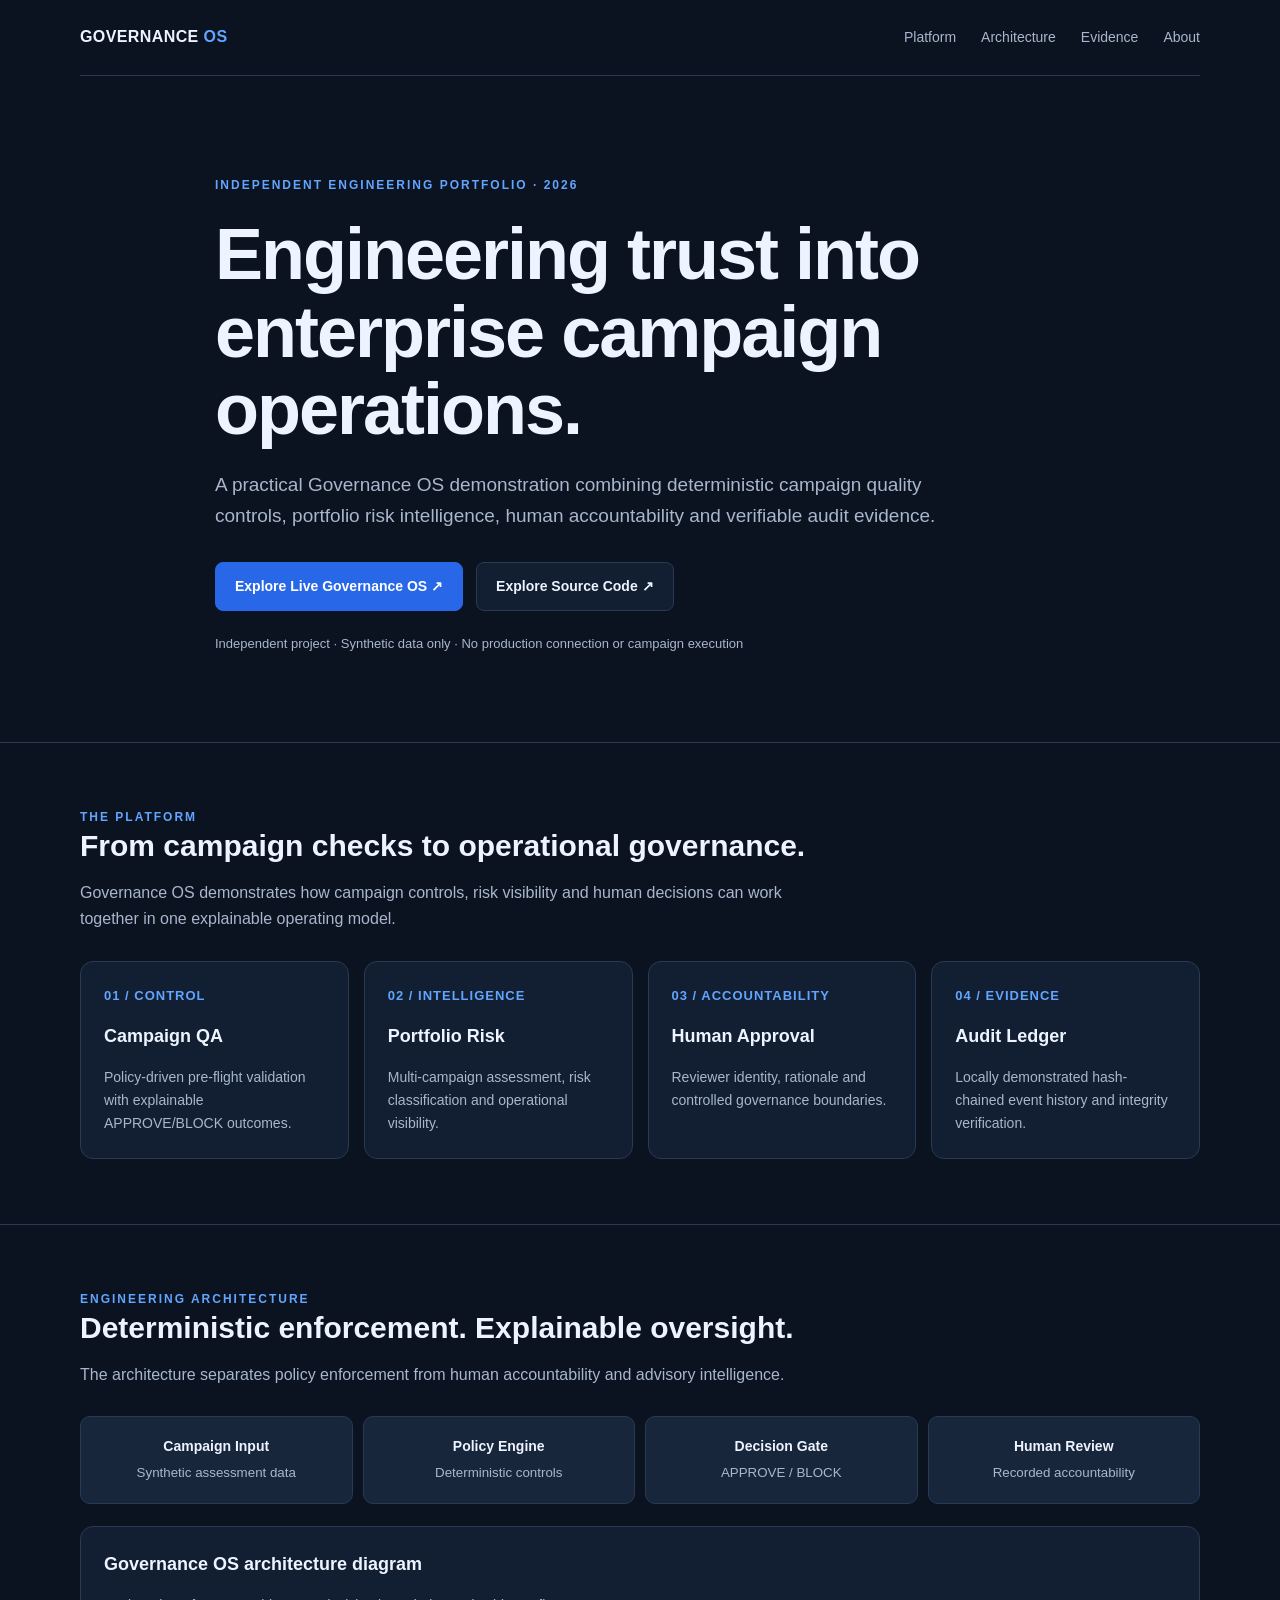
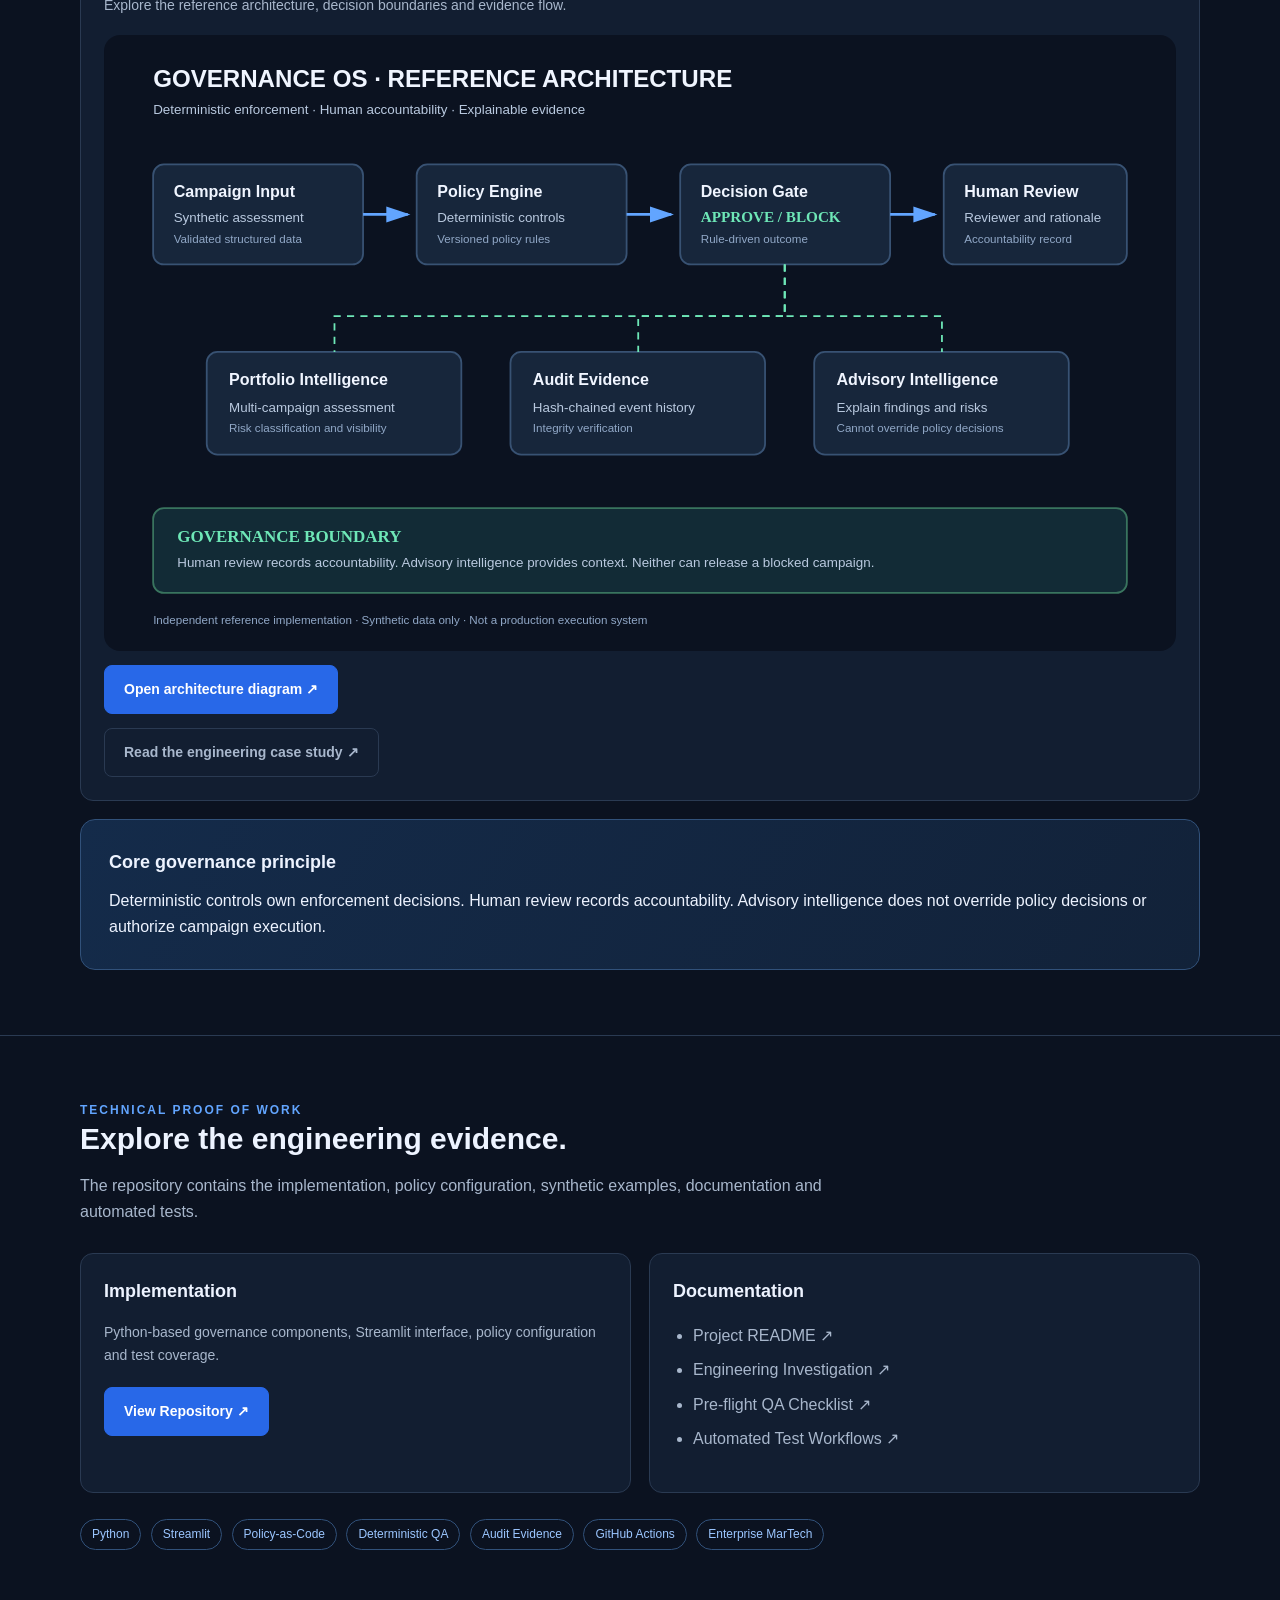
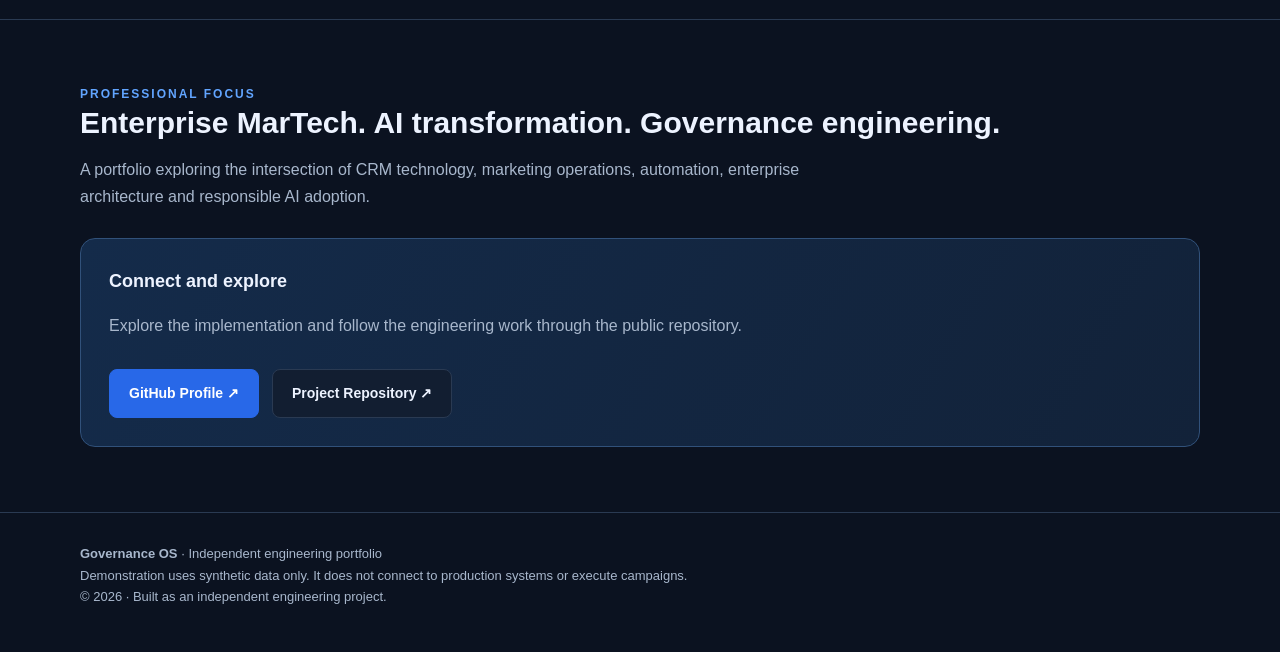
==== docs/site/index.html @ d17248d0 "Publish final Governance OS portfolio assets" ====
<!DOCTYPE html>
<html lang="en">
<head>
<meta charset="UTF-8">
<meta name="viewport" content="width=device-width, initial-scale=1">
<meta name="theme-color" content="#0b1220">
<meta name="description" content="Independent engineering portfolio demonstrating enterprise campaign governance, deterministic QA, portfolio risk intelligence and accountable human oversight.">
<title>Governance OS | Enterprise AI & MarTech Engineering</title>
<style>
:root {
  --bg:#0b1220; --panel:#121e31; --panel2:#18263b;
  --text:#edf3ff; --muted:#a8b7cc; --blue:#62a5ff;
  --green:#6ee7b7; --line:#2a3a52;
}
*{box-sizing:border-box}
html{scroll-behavior:smooth}
body{margin:0;background:var(--bg);color:var(--text);
font-family:Inter,Segoe UI,Arial,sans-serif;line-height:1.65}
a{color:inherit;text-decoration:none}
a:focus-visible{outline:3px solid var(--green);outline-offset:4px}
.wrap{width:min(1120px,90%);margin:auto}
nav{height:76px;border-bottom:1px solid var(--line);
display:flex;align-items:center;justify-content:space-between}
.brand{font-weight:800;letter-spacing:.4px}
.brand span{color:var(--blue)}
.navlinks{display:flex;gap:25px;color:var(--muted);font-size:14px}
.hero{padding:100px 0 75px;max-width:850px}
.eyebrow{color:var(--blue);font-weight:750;letter-spacing:2px;
font-size:12px;text-transform:uppercase}
h1{font-size:clamp(42px,7vw,72px);line-height:1.08;
letter-spacing:-2px;margin:20px 0}
h2{font-size:30px;line-height:1.2;margin:0 0 16px}
h3{font-size:18px;margin:0 0 10px}
.lead{font-size:19px;color:var(--muted);max-width:760px}
.actions{display:flex;gap:13px;flex-wrap:wrap;margin-top:30px}
.btn{display:inline-block;padding:12px 19px;border-radius:8px;
font-weight:700;font-size:14px;border:1px solid var(--line)}
.primary{background:#2868e8;border-color:#2868e8;color:white}
.secondary{background:var(--panel)}
.btn:hover{filter:brightness(1.15);transform:translateY(-1px)}
.section{padding:65px 0;border-top:1px solid var(--line)}
.sub{color:var(--muted);max-width:760px;margin:0 0 28px}
.grid{display:grid;grid-template-columns:repeat(4,1fr);gap:15px}
.card{background:var(--panel);border:1px solid var(--line);
border-radius:13px;padding:23px}
.card p{color:var(--muted);font-size:14px;margin-bottom:0}
.number{font-size:13px;color:var(--blue);font-weight:800;
letter-spacing:1px;margin-bottom:16px}
.architecture{display:grid;grid-template-columns:repeat(4,1fr);
gap:10px;margin-top:25px}
.step{background:var(--panel2);border:1px solid var(--line);
border-radius:10px;padding:18px;text-align:center}
.step strong{display:block;font-size:14px}
.step small{color:var(--muted)}
.pill{display:inline-block;border:1px solid #31517a;color:#9bc6ff;
border-radius:30px;padding:5px 11px;font-size:12px;margin:4px 5px 4px 0}
.split{display:grid;grid-template-columns:1fr 1fr;gap:18px}
ul{padding-left:20px;color:var(--muted)}
li{margin:8px 0}
.callout{background:linear-gradient(120deg,#142b4a,#122239);
border:1px solid #31517a;border-radius:15px;padding:28px}
footer{padding:30px 0 45px;color:var(--muted);font-size:13px;
border-top:1px solid var(--line)}
@media(max-width:800px){
 .grid{grid-template-columns:repeat(2,1fr)}
 .architecture{grid-template-columns:repeat(2,1fr)}
 .split{grid-template-columns:1fr}
 .navlinks{gap:12px;font-size:12px}
}
@media(max-width:520px){
 .grid{grid-template-columns:1fr}
 .navlinks a:nth-child(2){display:none}
 .hero{padding:70px 0 55px}
 h1{letter-spacing:-1px}
}
</style>
</head>
<body>
<nav class="wrap">
  <a class="brand" href="#">GOVERNANCE <span>OS</span></a>
  <div class="navlinks">
    <a href="#platform">Platform</a>
    <a href="#architecture">Architecture</a>
    <a href="#evidence">Evidence</a>
    <a href="#about">About</a>
  </div>
</nav>

<main>
<section class="wrap hero">
  <div class="eyebrow">Independent Engineering Portfolio · 2026</div>
  <h1>Engineering trust into enterprise campaign operations.</h1>
  <p class="lead">
    A practical Governance OS demonstration combining deterministic
    campaign quality controls, portfolio risk intelligence, human
    accountability and verifiable audit evidence.
  </p>
  <div class="actions">
    <a class="btn primary" href="https://adobe-campaign-v8-governance-3rzwjb2pbqqftpm3fecxzd.streamlit.app/" target="_blank" rel="noopener">Explore Live Governance OS ↗</a>
    <a class="btn secondary" href="https://github.com/sghatge/adobe-campaign-v8-governance" target="_blank" rel="noopener">Explore Source Code ↗</a>
  </div>
  <p style="color:var(--muted);font-size:13px;margin-top:22px">
    Independent project · Synthetic data only · No production connection
    or campaign execution
  </p>
</section>

<section class="section" id="platform">
<div class="wrap">
  <div class="eyebrow">The platform</div>
  <h2>From campaign checks to operational governance.</h2>
  <p class="sub">Governance OS demonstrates how campaign controls,
  risk visibility and human decisions can work together in one
  explainable operating model.</p>
  <div class="grid">
    <article class="card">
      <div class="number">01 / CONTROL</div>
      <h3>Campaign QA</h3>
      <p>Policy-driven pre-flight validation with explainable
      APPROVE/BLOCK outcomes.</p>
    </article>
    <article class="card">
      <div class="number">02 / INTELLIGENCE</div>
      <h3>Portfolio Risk</h3>
      <p>Multi-campaign assessment, risk classification and
      operational visibility.</p>
    </article>
    <article class="card">
      <div class="number">03 / ACCOUNTABILITY</div>
      <h3>Human Approval</h3>
      <p>Reviewer identity, rationale and controlled governance
      boundaries.</p>
    </article>
    <article class="card">
      <div class="number">04 / EVIDENCE</div>
      <h3>Audit Ledger</h3>
      <p>Locally demonstrated hash-chained event history and
      integrity verification.</p>
    </article>
  </div>
</div>
</section>

<section class="section" id="architecture">
<div class="wrap">
  <div class="eyebrow">Engineering architecture</div>
  <h2>Deterministic enforcement. Explainable oversight.</h2>
  <p class="sub">The architecture separates policy enforcement
  from human accountability and advisory intelligence.</p>
  <div class="architecture">
    <div class="step"><strong>Campaign Input</strong><small>Synthetic assessment data</small></div>
    <div class="step"><strong>Policy Engine</strong><small>Deterministic controls</small></div>
    <div class="step"><strong>Decision Gate</strong><small>APPROVE / BLOCK</small></div>
    <div class="step"><strong>Human Review</strong><small>Recorded accountability</small></div>
  </div>

  <div class="card" style="margin-top:22px">
    <h3>Governance OS architecture diagram</h3>
    <p>Explore the reference architecture, decision boundaries and evidence flow.</p>
    <img src="governance-architecture.svg"
         alt="Governance OS architecture diagram"
         style="display:block;width:100%;height:auto;margin-top:18px;border-radius:10px">
    <p><a class="btn primary" href="governance-architecture.svg">Open architecture diagram ↗</a></p>
    <p><a class="btn secondary" href="../case-studies/governance-os-engineering-case-study.md">Read the engineering case study ↗</a></p>
  </div>
<div class="callout" style="margin-top:18px">
    <h3>Core governance principle</h3>
    Deterministic controls own enforcement decisions. Human review
    records accountability. Advisory intelligence does not override
    policy decisions or authorize campaign execution.
  </div>
</div>
</section>

<section class="section" id="evidence">
<div class="wrap">
  <div class="eyebrow">Technical proof of work</div>
  <h2>Explore the engineering evidence.</h2>
  <p class="sub">The repository contains the implementation,
  policy configuration, synthetic examples, documentation and
  automated tests.</p>
  <div class="split">
    <article class="card">
      <h3>Implementation</h3>
      <p>Python-based governance components, Streamlit interface,
      policy configuration and test coverage.</p>
      <p style="margin-top:20px">
        <a class="btn primary" href="https://github.com/sghatge/adobe-campaign-v8-governance" target="_blank" rel="noopener">View Repository ↗</a>
      </p>
    </article>
    <article class="card">
      <h3>Documentation</h3>
      <ul>
        <li><a href="https://github.com/sghatge/adobe-campaign-v8-governance/blob/main/README.md">Project README ↗</a></li>
        <li><a href="https://github.com/sghatge/adobe-campaign-v8-governance/blob/main/docs/adobe-campaign-v8-investigation.md">Engineering Investigation ↗</a></li>
        <li><a href="https://github.com/sghatge/adobe-campaign-v8-governance/blob/main/docs/pre-flight-checklist.md">Pre-flight QA Checklist ↗</a></li>
        <li><a href="https://github.com/sghatge/adobe-campaign-v8-governance/actions">Automated Test Workflows ↗</a></li>
      </ul>
    </article>
  </div>
  <div style="margin-top:22px">
    <span class="pill">Python</span>
    <span class="pill">Streamlit</span>
    <span class="pill">Policy-as-Code</span>
    <span class="pill">Deterministic QA</span>
    <span class="pill">Audit Evidence</span>
    <span class="pill">GitHub Actions</span>
    <span class="pill">Enterprise MarTech</span>
  </div>
</div>
</section>

<section class="section" id="about">
<div class="wrap">
  <div class="eyebrow">Professional focus</div>
  <h2>Enterprise MarTech. AI transformation. Governance engineering.</h2>
  <p class="sub">A portfolio exploring the intersection of CRM
  technology, marketing operations, automation, enterprise
  architecture and responsible AI adoption.</p>
  <div class="callout">
    <h3>Connect and explore</h3>
    <p style="color:var(--muted)">Explore the implementation and
    follow the engineering work through the public repository.</p>
    <div class="actions">
      <a class="btn primary" href="https://github.com/sghatge" target="_blank" rel="noopener">GitHub Profile ↗</a>
      <a class="btn secondary" href="https://github.com/sghatge/adobe-campaign-v8-governance" target="_blank" rel="noopener">Project Repository ↗</a>
    </div>
  </div>
</div>
</section>
</main>

<footer>
<div class="wrap">
  <strong>Governance OS</strong> · Independent engineering portfolio
  <br>Demonstration uses synthetic data only. It does not connect to
  production systems or execute campaigns.
  <br>© 2026 · Built as an independent engineering project.
</div>
</footer>
</body>
</html>
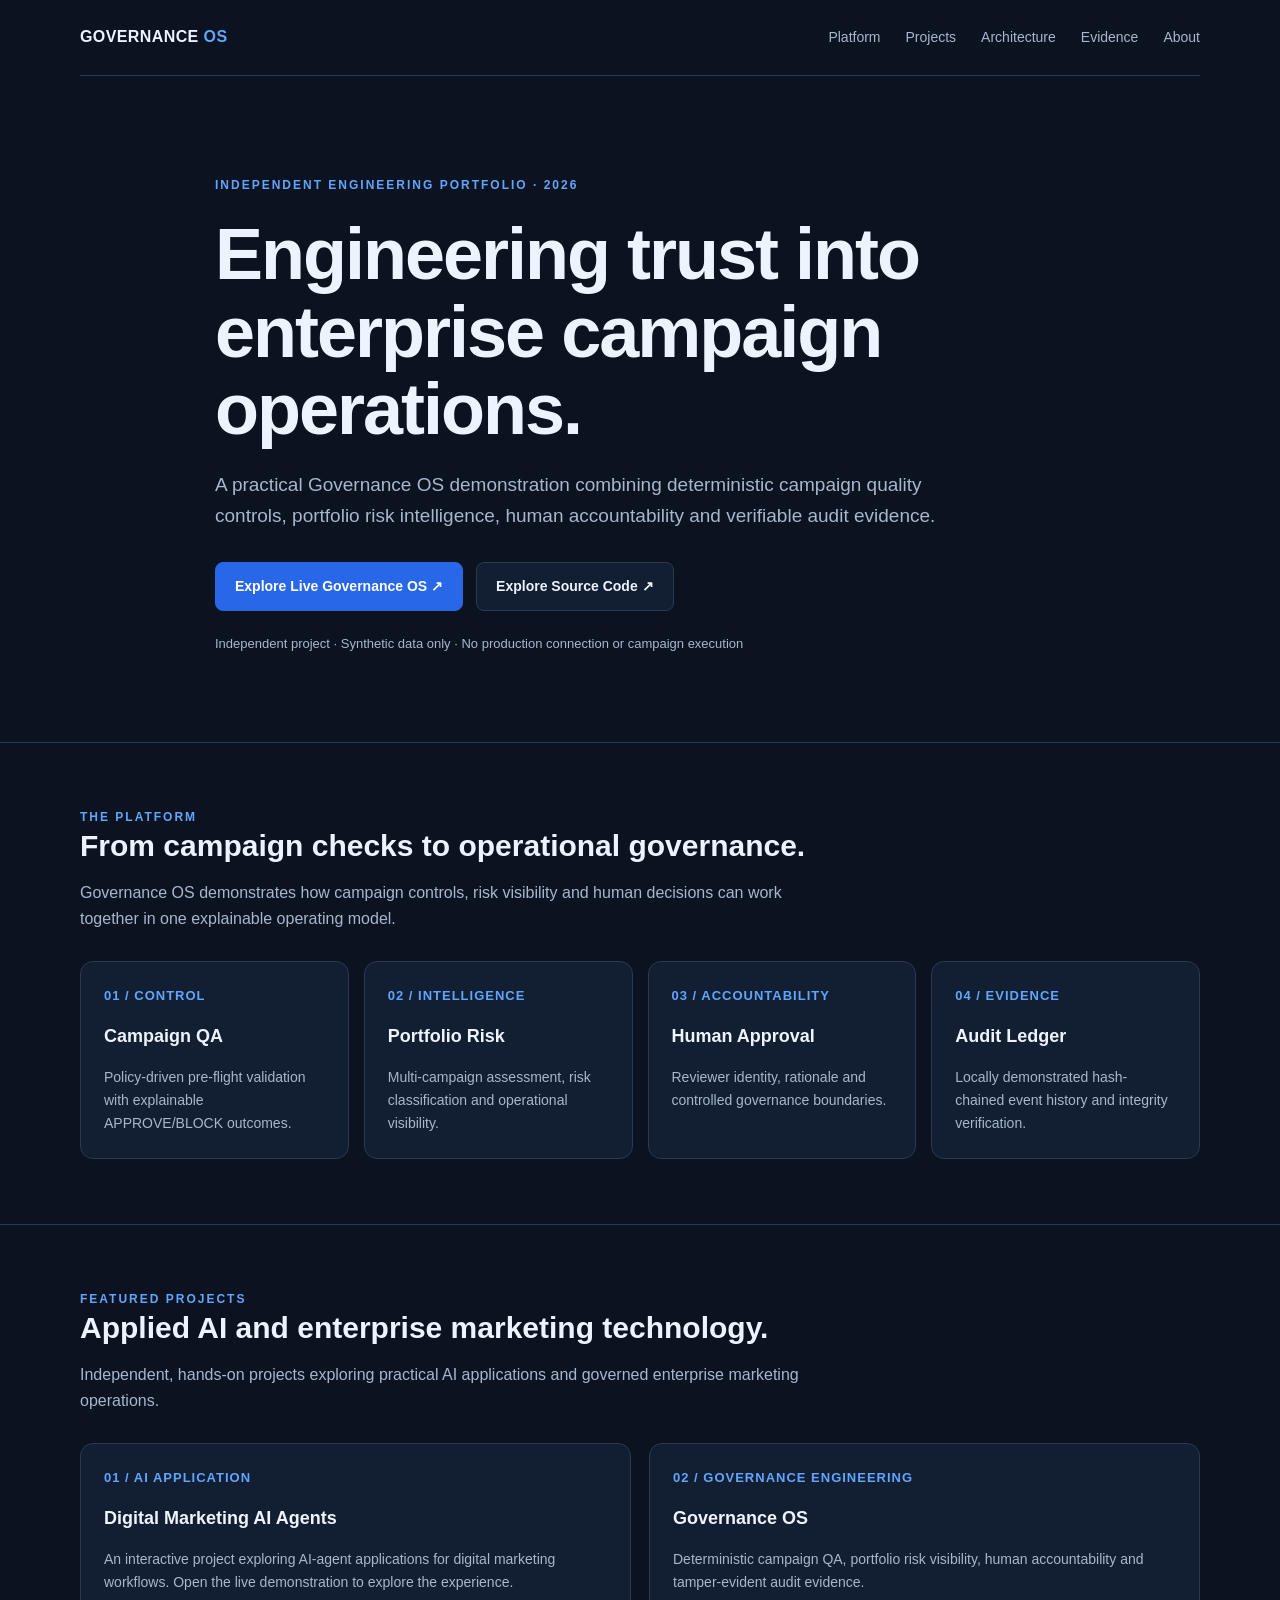
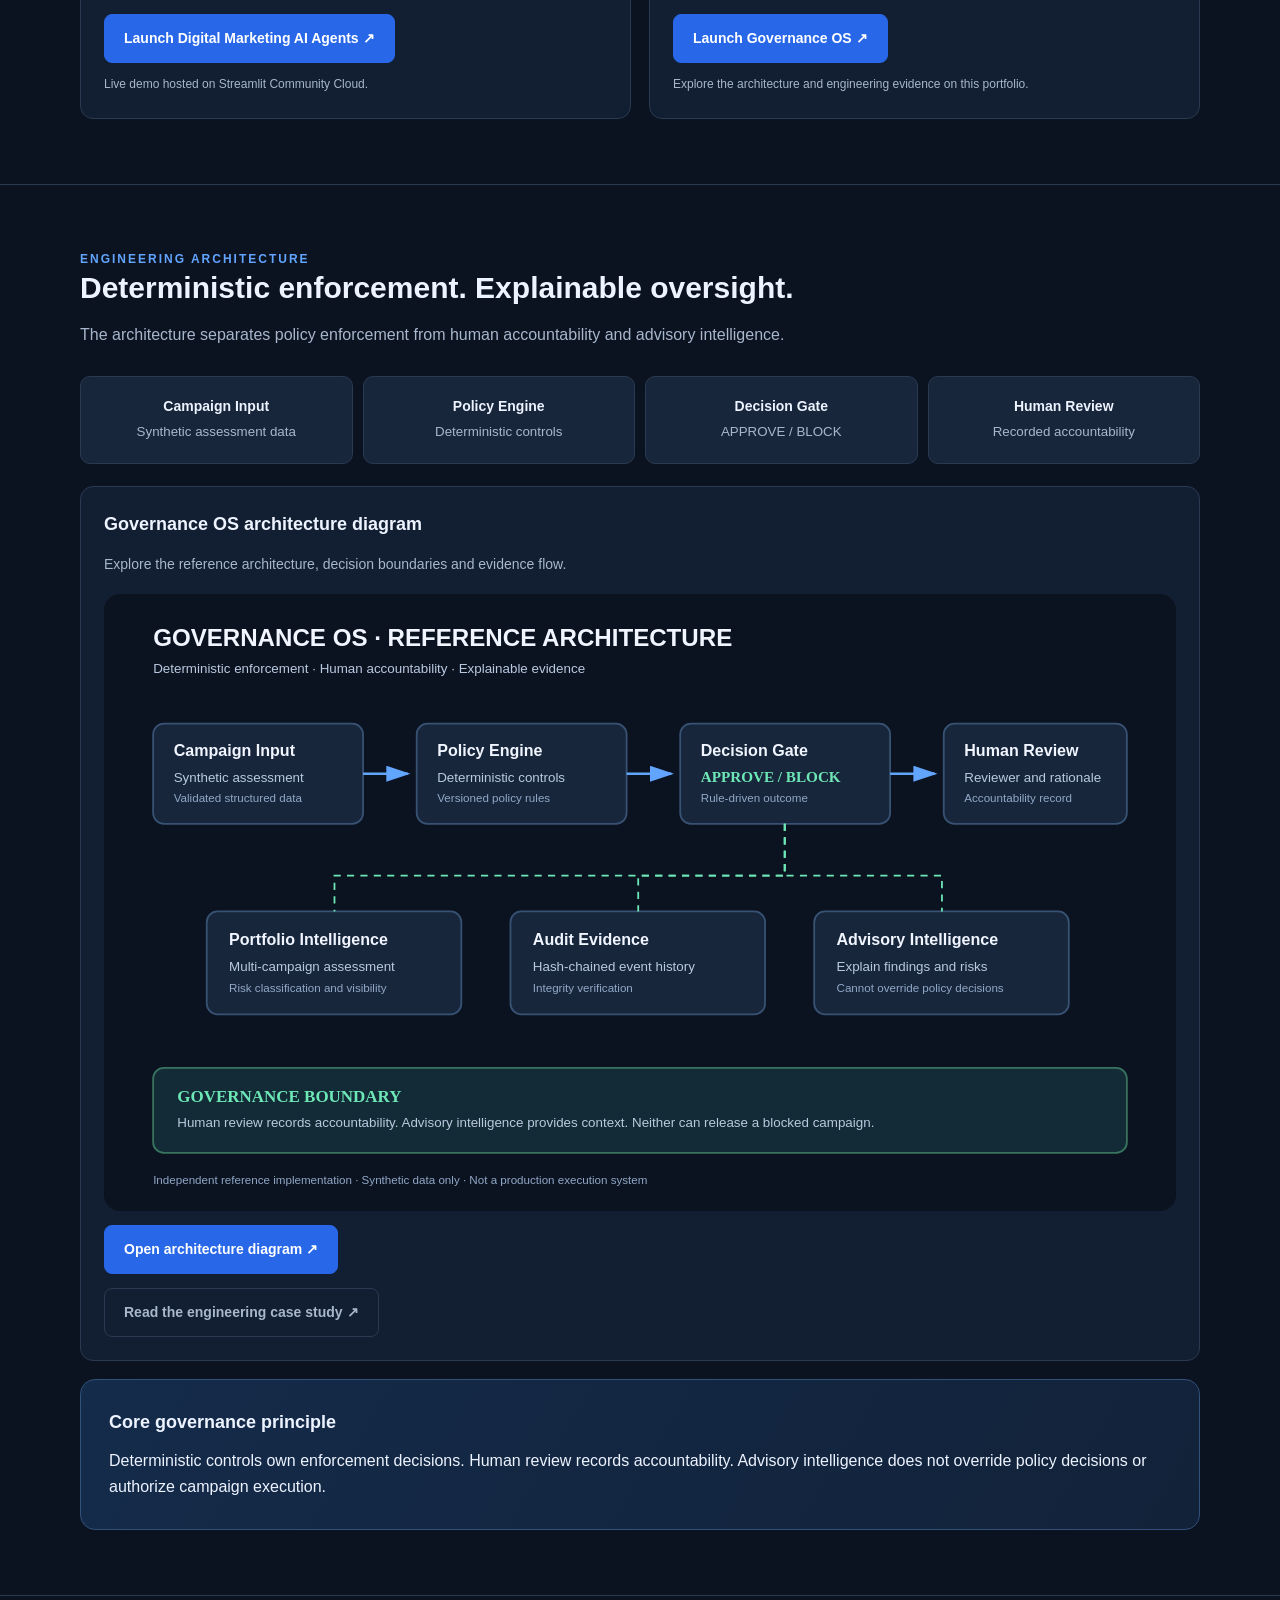
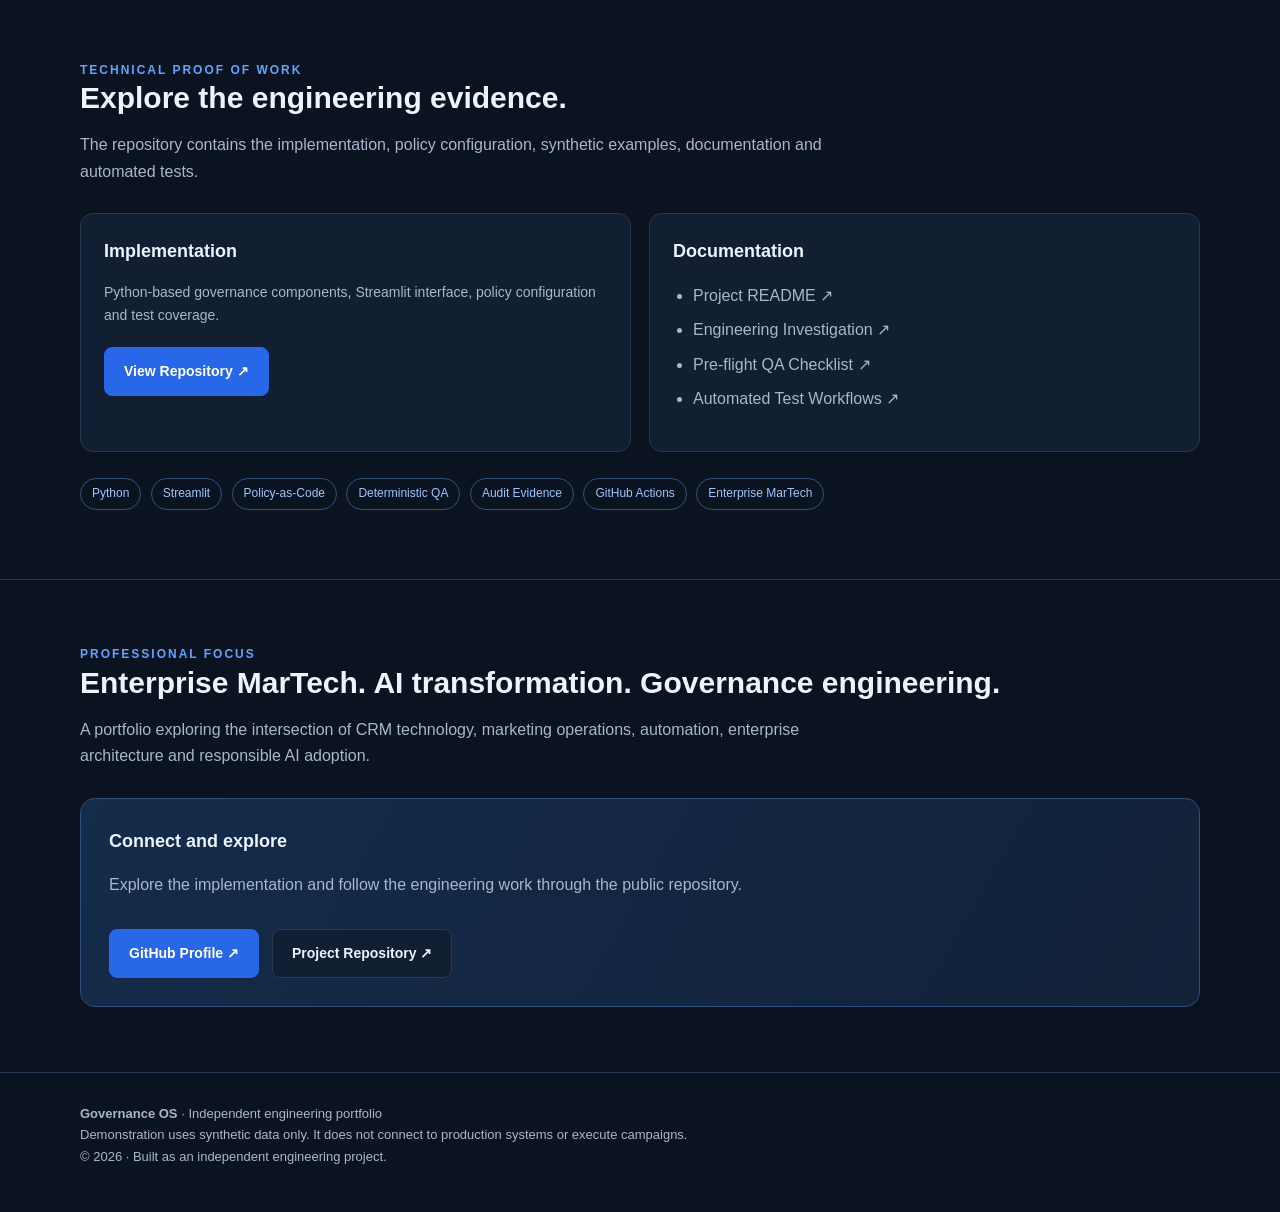
==== commit b653969b: "Add Digital Marketing AI Agents to portfolio" ====
--- a/docs/site/index.html
+++ b/docs/site/index.html
@@ -80,6 +80,7 @@
   <a class="brand" href="#">GOVERNANCE <span>OS</span></a>
   <div class="navlinks">
     <a href="#platform">Platform</a>
+    <a href="#projects">Projects</a>
     <a href="#architecture">Architecture</a>
     <a href="#evidence">Evidence</a>
     <a href="#about">About</a>
@@ -136,6 +137,34 @@
       <h3>Audit Ledger</h3>
       <p>Locally demonstrated hash-chained event history and
       integrity verification.</p>
+    </article>
+  </div>
+</div>
+</section>
+
+<section class="section" id="projects">
+<div class="wrap">
+  <div class="eyebrow">Featured projects</div>
+  <h2>Applied AI and enterprise marketing technology.</h2>
+  <p class="sub">Independent, hands-on projects exploring practical AI applications and governed enterprise marketing operations.</p>
+  <div class="split">
+    <article class="card">
+      <div class="number">01 / AI APPLICATION</div>
+      <h3>Digital Marketing AI Agents</h3>
+      <p>An interactive project exploring AI-agent applications for digital marketing workflows. Open the live demonstration to explore the experience.</p>
+      <p style="margin-top:20px">
+        <a class="btn primary" href="https://sghatge-digital-marketing-ai-agents-app-5uhltb.streamlit.app/" target="_blank" rel="noopener">Launch Digital Marketing AI Agents ↗</a>
+      </p>
+      <p style="font-size:12px">Live demo hosted on Streamlit Community Cloud.</p>
+    </article>
+    <article class="card">
+      <div class="number">02 / GOVERNANCE ENGINEERING</div>
+      <h3>Governance OS</h3>
+      <p>Deterministic campaign QA, portfolio risk visibility, human accountability and tamper-evident audit evidence.</p>
+      <p style="margin-top:20px">
+        <a class="btn primary" href="https://adobe-campaign-v8-governance-3rzwjb2pbqqftpm3fecxzd.streamlit.app/" target="_blank" rel="noopener">Launch Governance OS ↗</a>
+      </p>
+      <p style="font-size:12px">Explore the architecture and engineering evidence on this portfolio.</p>
     </article>
   </div>
 </div>
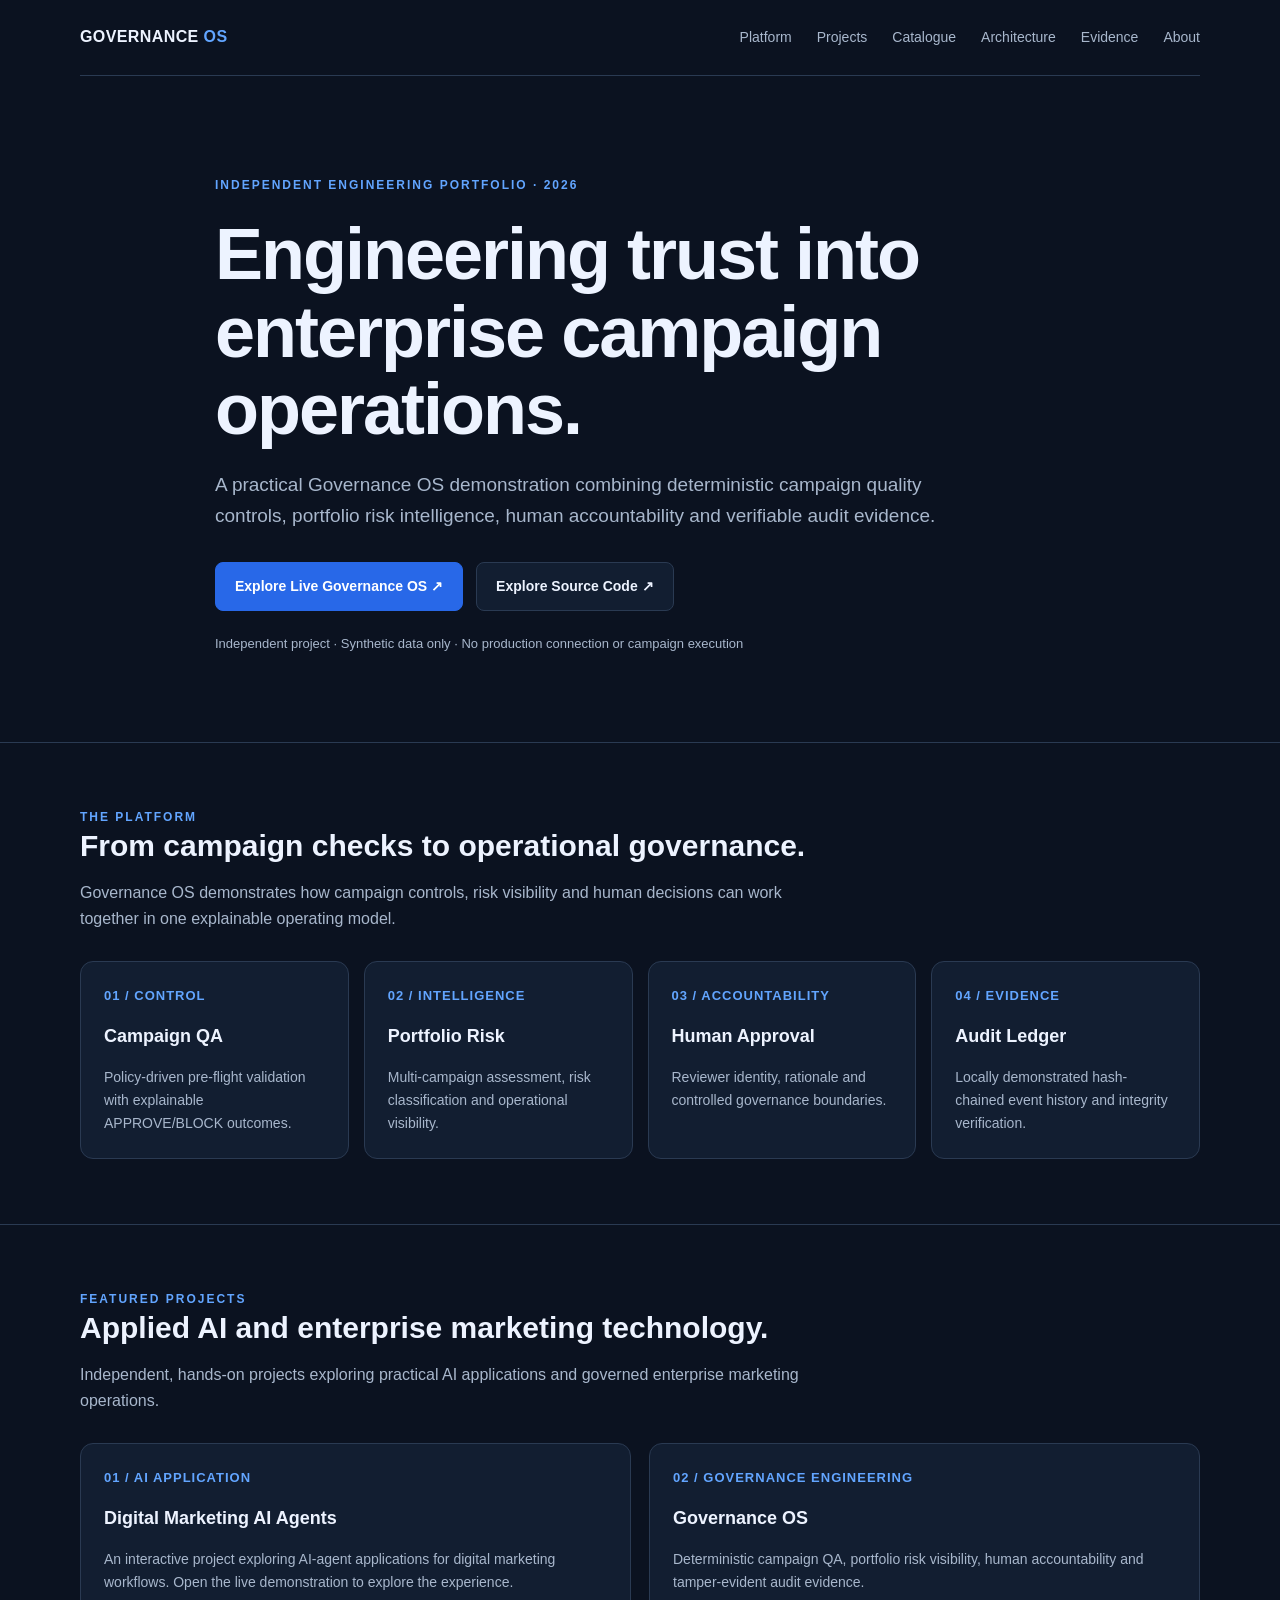
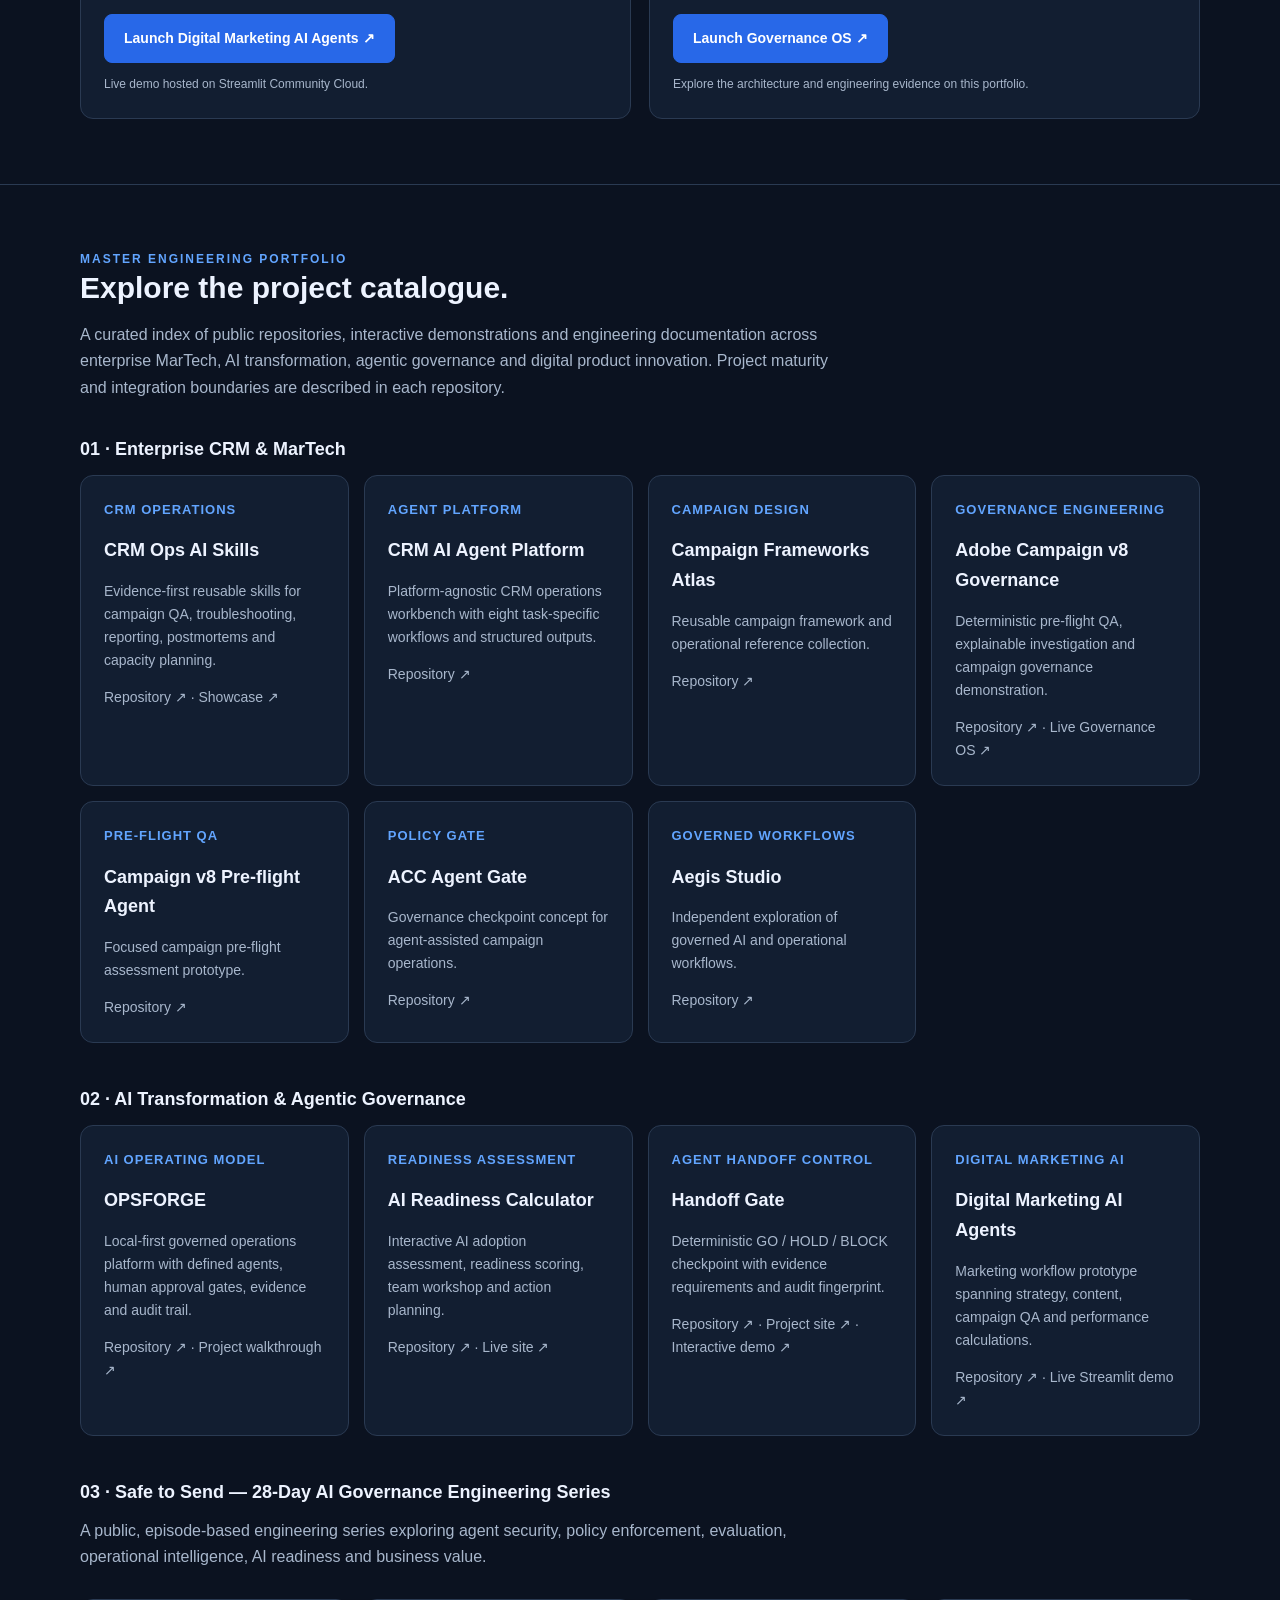
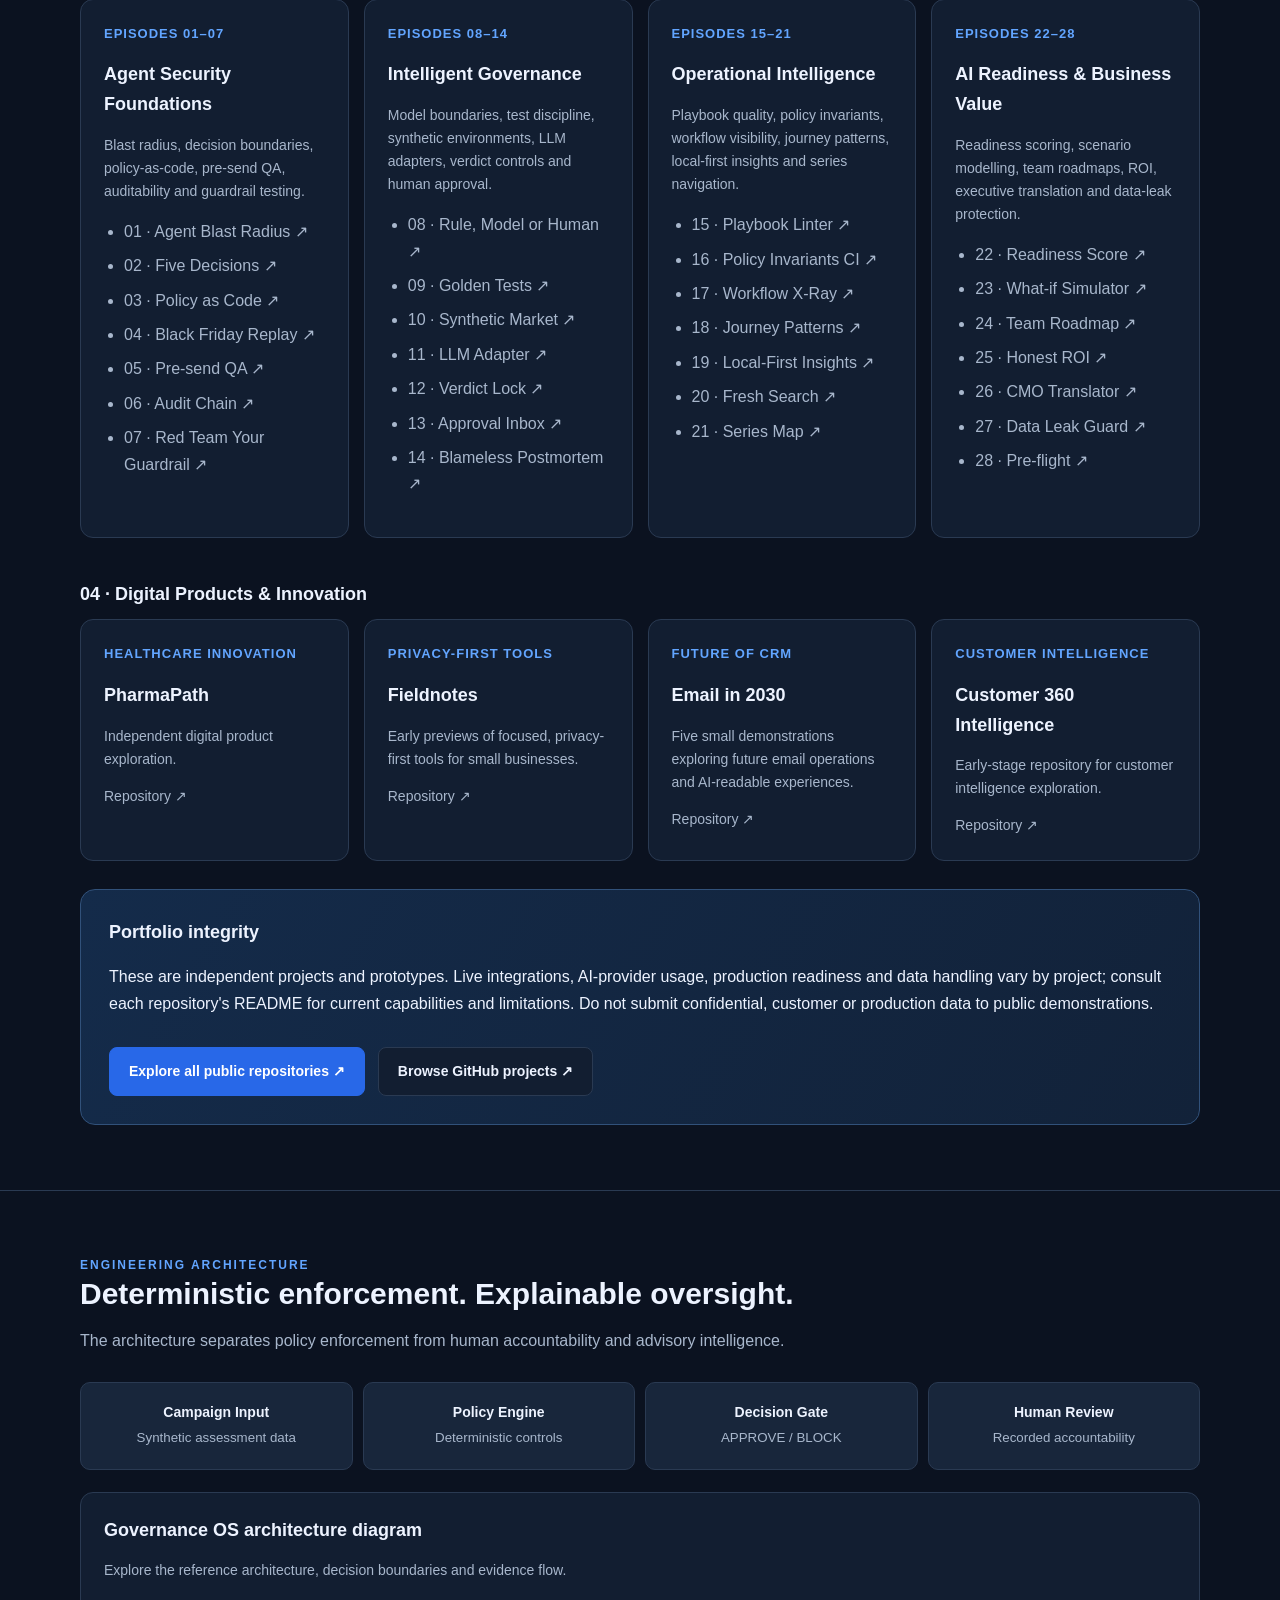
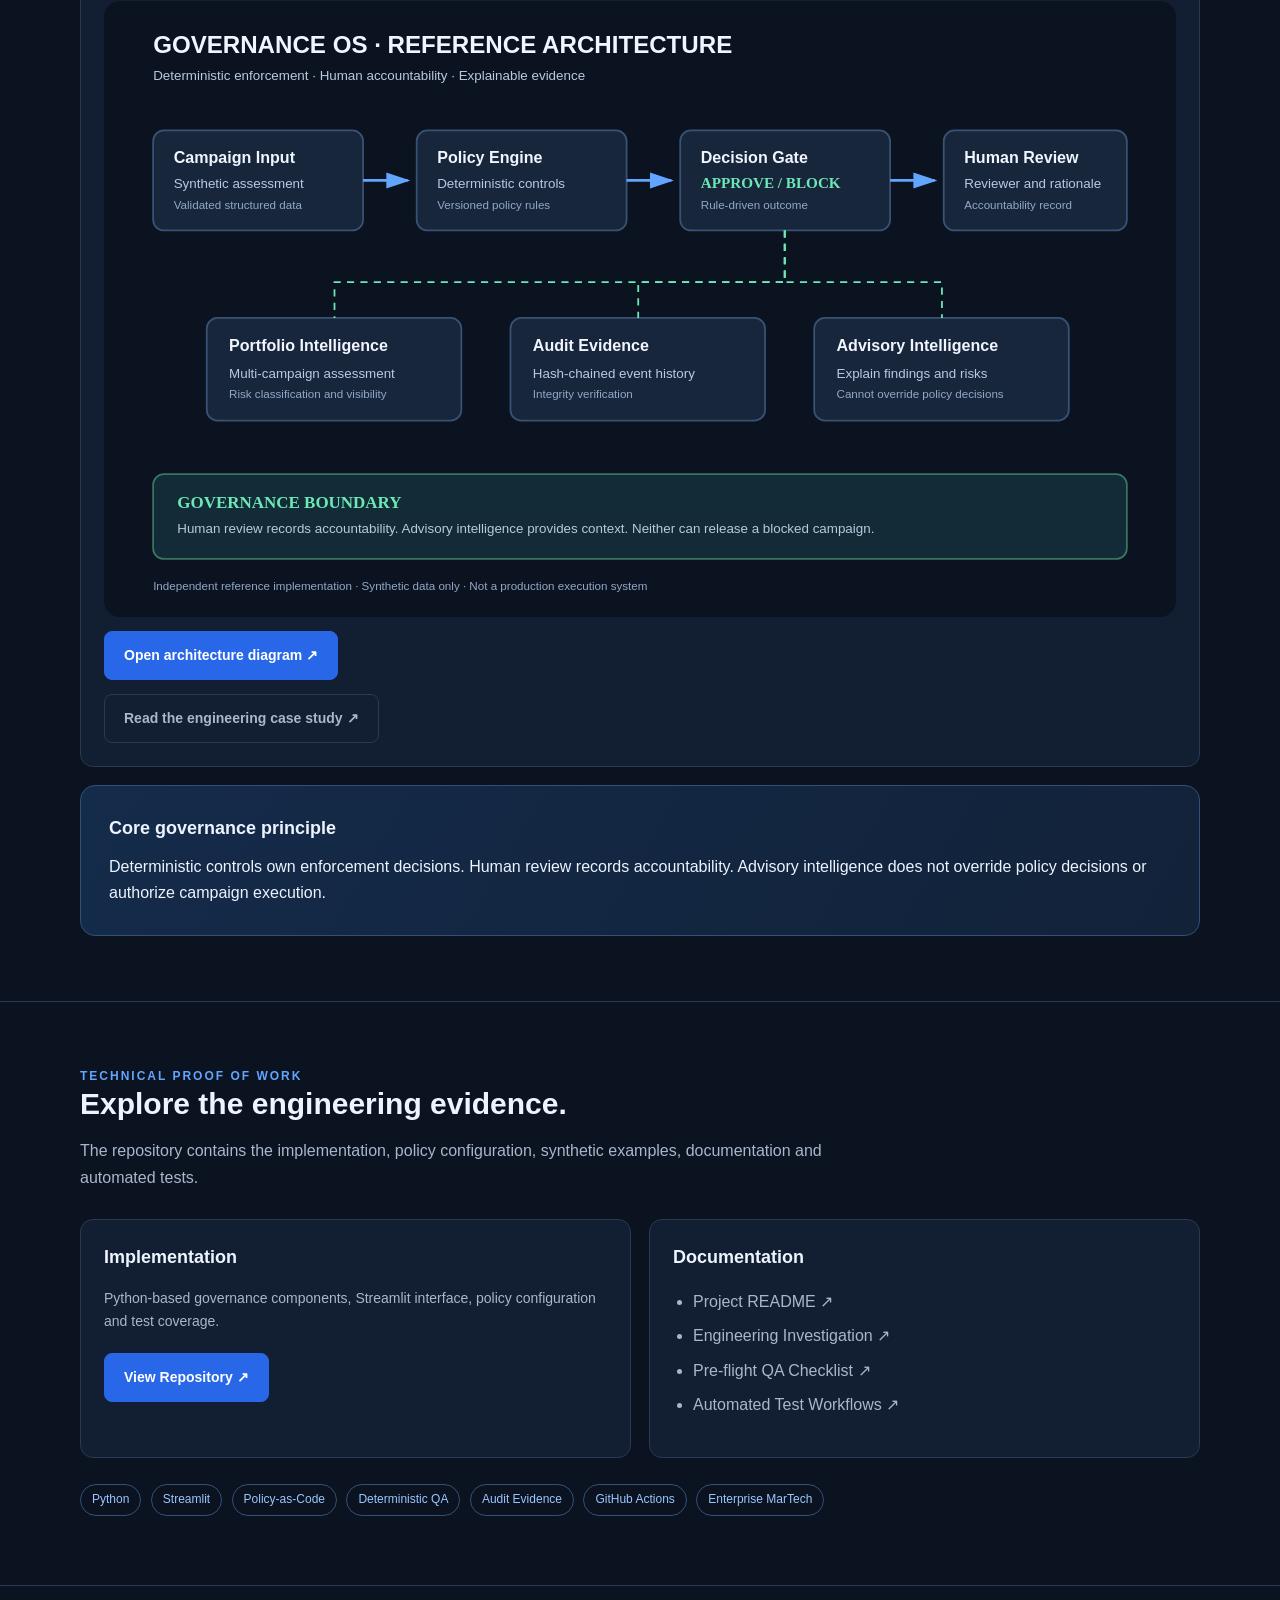
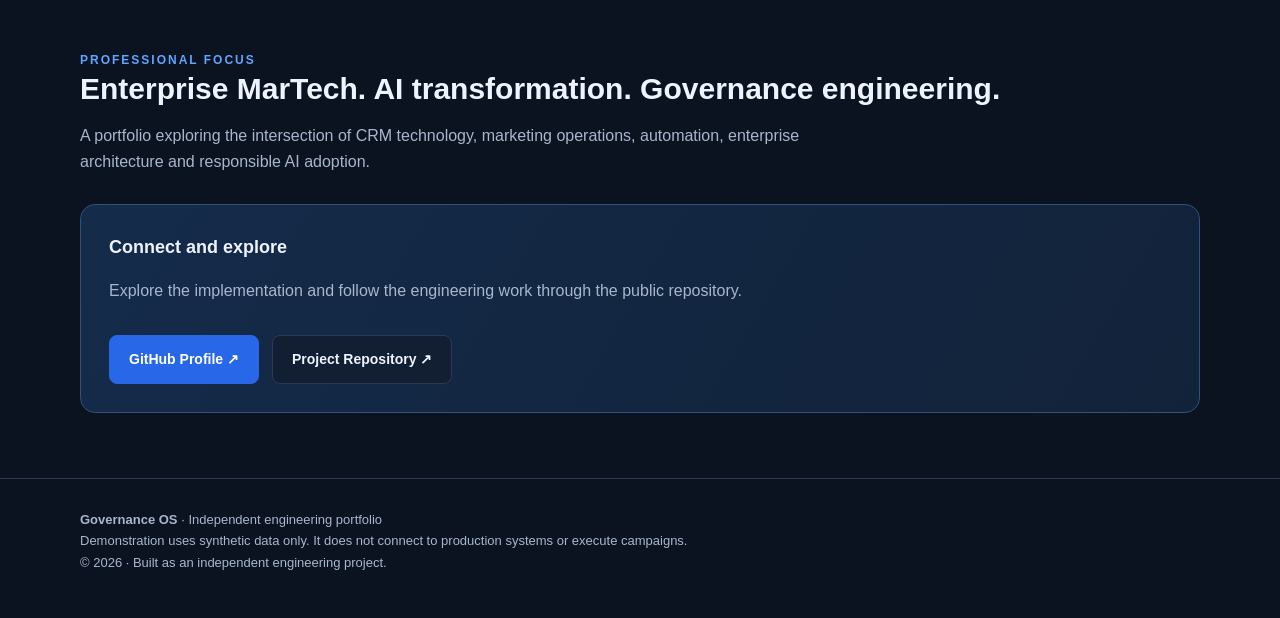
==== commit 5027024e: "Publish master engineering portfolio catalogue" ====
--- a/docs/site/index.html
+++ b/docs/site/index.html
@@ -81,6 +81,7 @@
   <div class="navlinks">
     <a href="#platform">Platform</a>
     <a href="#projects">Projects</a>
+    <a href="#catalogue">Catalogue</a>
     <a href="#architecture">Architecture</a>
     <a href="#evidence">Evidence</a>
     <a href="#about">About</a>
@@ -166,6 +167,88 @@
       </p>
       <p style="font-size:12px">Explore the architecture and engineering evidence on this portfolio.</p>
     </article>
+  </div>
+</div>
+</section>
+
+
+<section class="section" id="catalogue">
+<div class="wrap">
+  <div class="eyebrow">Master engineering portfolio</div>
+  <h2>Explore the project catalogue.</h2>
+  <p class="sub">A curated index of public repositories, interactive demonstrations and engineering documentation across enterprise MarTech, AI transformation, agentic governance and digital product innovation. Project maturity and integration boundaries are described in each repository.</p>
+
+  <h3 style="margin-top:34px">01 · Enterprise CRM &amp; MarTech</h3>
+  <div class="grid">
+    <article class="card"><div class="number">CRM OPERATIONS</div><h3>CRM Ops AI Skills</h3><p>Evidence-first reusable skills for campaign QA, troubleshooting, reporting, postmortems and capacity planning.</p><p><a href="https://github.com/sghatge/crm-ops-ai-skills" target="_blank" rel="noopener">Repository ↗</a> · <a href="https://github.com/sghatge/crm-ops-ai-skills/blob/main/docs/SHOWCASE.md" target="_blank" rel="noopener">Showcase ↗</a></p></article>
+    <article class="card"><div class="number">AGENT PLATFORM</div><h3>CRM AI Agent Platform</h3><p>Platform-agnostic CRM operations workbench with eight task-specific workflows and structured outputs.</p><p><a href="https://github.com/sghatge/crm-ai-agent-platform" target="_blank" rel="noopener">Repository ↗</a></p></article>
+    <article class="card"><div class="number">CAMPAIGN DESIGN</div><h3>Campaign Frameworks Atlas</h3><p>Reusable campaign framework and operational reference collection.</p><p><a href="https://github.com/sghatge/campaign-frameworks-atlas" target="_blank" rel="noopener">Repository ↗</a></p></article>
+    <article class="card"><div class="number">GOVERNANCE ENGINEERING</div><h3>Adobe Campaign v8 Governance</h3><p>Deterministic pre-flight QA, explainable investigation and campaign governance demonstration.</p><p><a href="https://github.com/sghatge/adobe-campaign-v8-governance" target="_blank" rel="noopener">Repository ↗</a> · <a href="https://adobe-campaign-v8-governance-3rzwjb2pbqqftpm3fecxzd.streamlit.app/" target="_blank" rel="noopener">Live Governance OS ↗</a></p></article>
+    <article class="card"><div class="number">PRE-FLIGHT QA</div><h3>Campaign v8 Pre-flight Agent</h3><p>Focused campaign pre-flight assessment prototype.</p><p><a href="https://github.com/sghatge/campaign-v8-preflight-agent" target="_blank" rel="noopener">Repository ↗</a></p></article>
+    <article class="card"><div class="number">POLICY GATE</div><h3>ACC Agent Gate</h3><p>Governance checkpoint concept for agent-assisted campaign operations.</p><p><a href="https://github.com/sghatge/acc-agent-gate" target="_blank" rel="noopener">Repository ↗</a></p></article>
+    <article class="card"><div class="number">GOVERNED WORKFLOWS</div><h3>Aegis Studio</h3><p>Independent exploration of governed AI and operational workflows.</p><p><a href="https://github.com/sghatge/aegis-studio" target="_blank" rel="noopener">Repository ↗</a></p></article>
+  </div>
+
+  <h3 style="margin-top:42px">02 · AI Transformation &amp; Agentic Governance</h3>
+  <div class="grid">
+    <article class="card"><div class="number">AI OPERATING MODEL</div><h3>OPSFORGE</h3><p>Local-first governed operations platform with defined agents, human approval gates, evidence and audit trail.</p><p><a href="https://github.com/sghatge/opsforge" target="_blank" rel="noopener">Repository ↗</a> · <a href="https://sghatge.github.io/opsforge/" target="_blank" rel="noopener">Project walkthrough ↗</a></p></article>
+    <article class="card"><div class="number">READINESS ASSESSMENT</div><h3>AI Readiness Calculator</h3><p>Interactive AI adoption assessment, readiness scoring, team workshop and action planning.</p><p><a href="https://github.com/sghatge/ai-readiness-calculator" target="_blank" rel="noopener">Repository ↗</a> · <a href="https://sghatge.github.io/ai-readiness-calculator/" target="_blank" rel="noopener">Live site ↗</a></p></article>
+    <article class="card"><div class="number">AGENT HANDOFF CONTROL</div><h3>Handoff Gate</h3><p>Deterministic GO / HOLD / BLOCK checkpoint with evidence requirements and audit fingerprint.</p><p><a href="https://github.com/sghatge/handoff-gate" target="_blank" rel="noopener">Repository ↗</a> · <a href="https://sghatge.github.io/handoff-gate/" target="_blank" rel="noopener">Project site ↗</a> · <a href="https://sghatge.github.io/handoff-gate/demo/" target="_blank" rel="noopener">Interactive demo ↗</a></p></article>
+    <article class="card"><div class="number">DIGITAL MARKETING AI</div><h3>Digital Marketing AI Agents</h3><p>Marketing workflow prototype spanning strategy, content, campaign QA and performance calculations.</p><p><a href="https://github.com/sghatge/digital-marketing-ai-agents" target="_blank" rel="noopener">Repository ↗</a> · <a href="https://sghatge-digital-marketing-ai-agents-app-5uhltb.streamlit.app/" target="_blank" rel="noopener">Live Streamlit demo ↗</a></p></article>
+  </div>
+
+  <h3 style="margin-top:42px">03 · Safe to Send — 28-Day AI Governance Engineering Series</h3>
+  <p class="sub">A public, episode-based engineering series exploring agent security, policy enforcement, evaluation, operational intelligence, AI readiness and business value.</p>
+  <div class="grid">
+    <article class="card"><div class="number">EPISODES 01–07</div><h3>Agent Security Foundations</h3><p>Blast radius, decision boundaries, policy-as-code, pre-send QA, auditability and guardrail testing.</p><ul>
+      <li><a href="https://github.com/sghatge/safe-to-send-01-agent-blast-radius">01 · Agent Blast Radius ↗</a></li>
+      <li><a href="https://github.com/sghatge/safe-to-send-02-five-decisions">02 · Five Decisions ↗</a></li>
+      <li><a href="https://github.com/sghatge/safe-to-send-03-policy-as-code">03 · Policy as Code ↗</a></li>
+      <li><a href="https://github.com/sghatge/safe-to-send-04-black-friday-replay">04 · Black Friday Replay ↗</a></li>
+      <li><a href="https://github.com/sghatge/safe-to-send-05-presend-qa">05 · Pre-send QA ↗</a></li>
+      <li><a href="https://github.com/sghatge/safe-to-send-06-audit-chain">06 · Audit Chain ↗</a></li>
+      <li><a href="https://github.com/sghatge/safe-to-send-07-red-team-your-guardrail">07 · Red Team Your Guardrail ↗</a></li>
+    </ul></article>
+    <article class="card"><div class="number">EPISODES 08–14</div><h3>Intelligent Governance</h3><p>Model boundaries, test discipline, synthetic environments, LLM adapters, verdict controls and human approval.</p><ul>
+      <li><a href="https://github.com/sghatge/safe-to-send-08-rule-model-or-human">08 · Rule, Model or Human ↗</a></li>
+      <li><a href="https://github.com/sghatge/safe-to-send-09-golden-tests">09 · Golden Tests ↗</a></li>
+      <li><a href="https://github.com/sghatge/safe-to-send-10-synthetic-market">10 · Synthetic Market ↗</a></li>
+      <li><a href="https://github.com/sghatge/safe-to-send-11-llm-adapter">11 · LLM Adapter ↗</a></li>
+      <li><a href="https://github.com/sghatge/safe-to-send-12-verdict-lock">12 · Verdict Lock ↗</a></li>
+      <li><a href="https://github.com/sghatge/safe-to-send-13-approval-inbox">13 · Approval Inbox ↗</a></li>
+      <li><a href="https://github.com/sghatge/safe-to-send-14-blameless-postmortem">14 · Blameless Postmortem ↗</a></li>
+    </ul></article>
+    <article class="card"><div class="number">EPISODES 15–21</div><h3>Operational Intelligence</h3><p>Playbook quality, policy invariants, workflow visibility, journey patterns, local-first insights and series navigation.</p><ul>
+      <li><a href="https://github.com/sghatge/safe-to-send-15-playbook-linter">15 · Playbook Linter ↗</a></li>
+      <li><a href="https://github.com/sghatge/safe-to-send-16-policy-invariants-ci">16 · Policy Invariants CI ↗</a></li>
+      <li><a href="https://github.com/sghatge/safe-to-send-17-workflow-xray">17 · Workflow X-Ray ↗</a></li>
+      <li><a href="https://github.com/sghatge/safe-to-send-18-journey-patterns">18 · Journey Patterns ↗</a></li>
+      <li><a href="https://github.com/sghatge/safe-to-send-19-local-first-insights">19 · Local-First Insights ↗</a></li>
+      <li><a href="https://github.com/sghatge/safe-to-send-20-fresh-search">20 · Fresh Search ↗</a></li>
+      <li><a href="https://github.com/sghatge/safe-to-send-21-series-map">21 · Series Map ↗</a></li>
+    </ul></article>
+    <article class="card"><div class="number">EPISODES 22–28</div><h3>AI Readiness &amp; Business Value</h3><p>Readiness scoring, scenario modelling, team roadmaps, ROI, executive translation and data-leak protection.</p><ul>
+      <li><a href="https://github.com/sghatge/safe-to-send-22-readiness-score">22 · Readiness Score ↗</a></li>
+      <li><a href="https://github.com/sghatge/safe-to-send-23-what-if-simulator">23 · What-if Simulator ↗</a></li>
+      <li><a href="https://github.com/sghatge/safe-to-send-24-team-roadmap">24 · Team Roadmap ↗</a></li>
+      <li><a href="https://github.com/sghatge/safe-to-send-25-honest-roi">25 · Honest ROI ↗</a></li>
+      <li><a href="https://github.com/sghatge/safe-to-send-26-cmo-translator">26 · CMO Translator ↗</a></li>
+      <li><a href="https://github.com/sghatge/safe-to-send-27-data-leak-guard">27 · Data Leak Guard ↗</a></li>
+      <li><a href="https://github.com/sghatge/safe-to-send-28-preflight">28 · Pre-flight ↗</a></li>
+    </ul></article>
+  </div>
+
+  <h3 style="margin-top:42px">04 · Digital Products &amp; Innovation</h3>
+  <div class="grid">
+    <article class="card"><div class="number">HEALTHCARE INNOVATION</div><h3>PharmaPath</h3><p>Independent digital product exploration.</p><p><a href="https://github.com/sghatge/pharmapath" target="_blank" rel="noopener">Repository ↗</a></p></article>
+    <article class="card"><div class="number">PRIVACY-FIRST TOOLS</div><h3>Fieldnotes</h3><p>Early previews of focused, privacy-first tools for small businesses.</p><p><a href="https://github.com/sghatge/fieldnotes" target="_blank" rel="noopener">Repository ↗</a></p></article>
+    <article class="card"><div class="number">FUTURE OF CRM</div><h3>Email in 2030</h3><p>Five small demonstrations exploring future email operations and AI-readable experiences.</p><p><a href="https://github.com/sghatge/email-2030-showcase" target="_blank" rel="noopener">Repository ↗</a></p></article>
+    <article class="card"><div class="number">CUSTOMER INTELLIGENCE</div><h3>Customer 360 Intelligence</h3><p>Early-stage repository for customer intelligence exploration.</p><p><a href="https://github.com/sghatge/customer-360-intelligence" target="_blank" rel="noopener">Repository ↗</a></p></article>
+  </div>
+  <div class="callout" style="margin-top:28px">
+    <h3>Portfolio integrity</h3>
+    <p>These are independent projects and prototypes. Live integrations, AI-provider usage, production readiness and data handling vary by project; consult each repository's README for current capabilities and limitations. Do not submit confidential, customer or production data to public demonstrations.</p>
+    <div class="actions"><a class="btn primary" href="https://github.com/sghatge" target="_blank" rel="noopener">Explore all public repositories ↗</a><a class="btn secondary" href="https://github.com/sghatge?tab=repositories" target="_blank" rel="noopener">Browse GitHub projects ↗</a></div>
   </div>
 </div>
 </section>
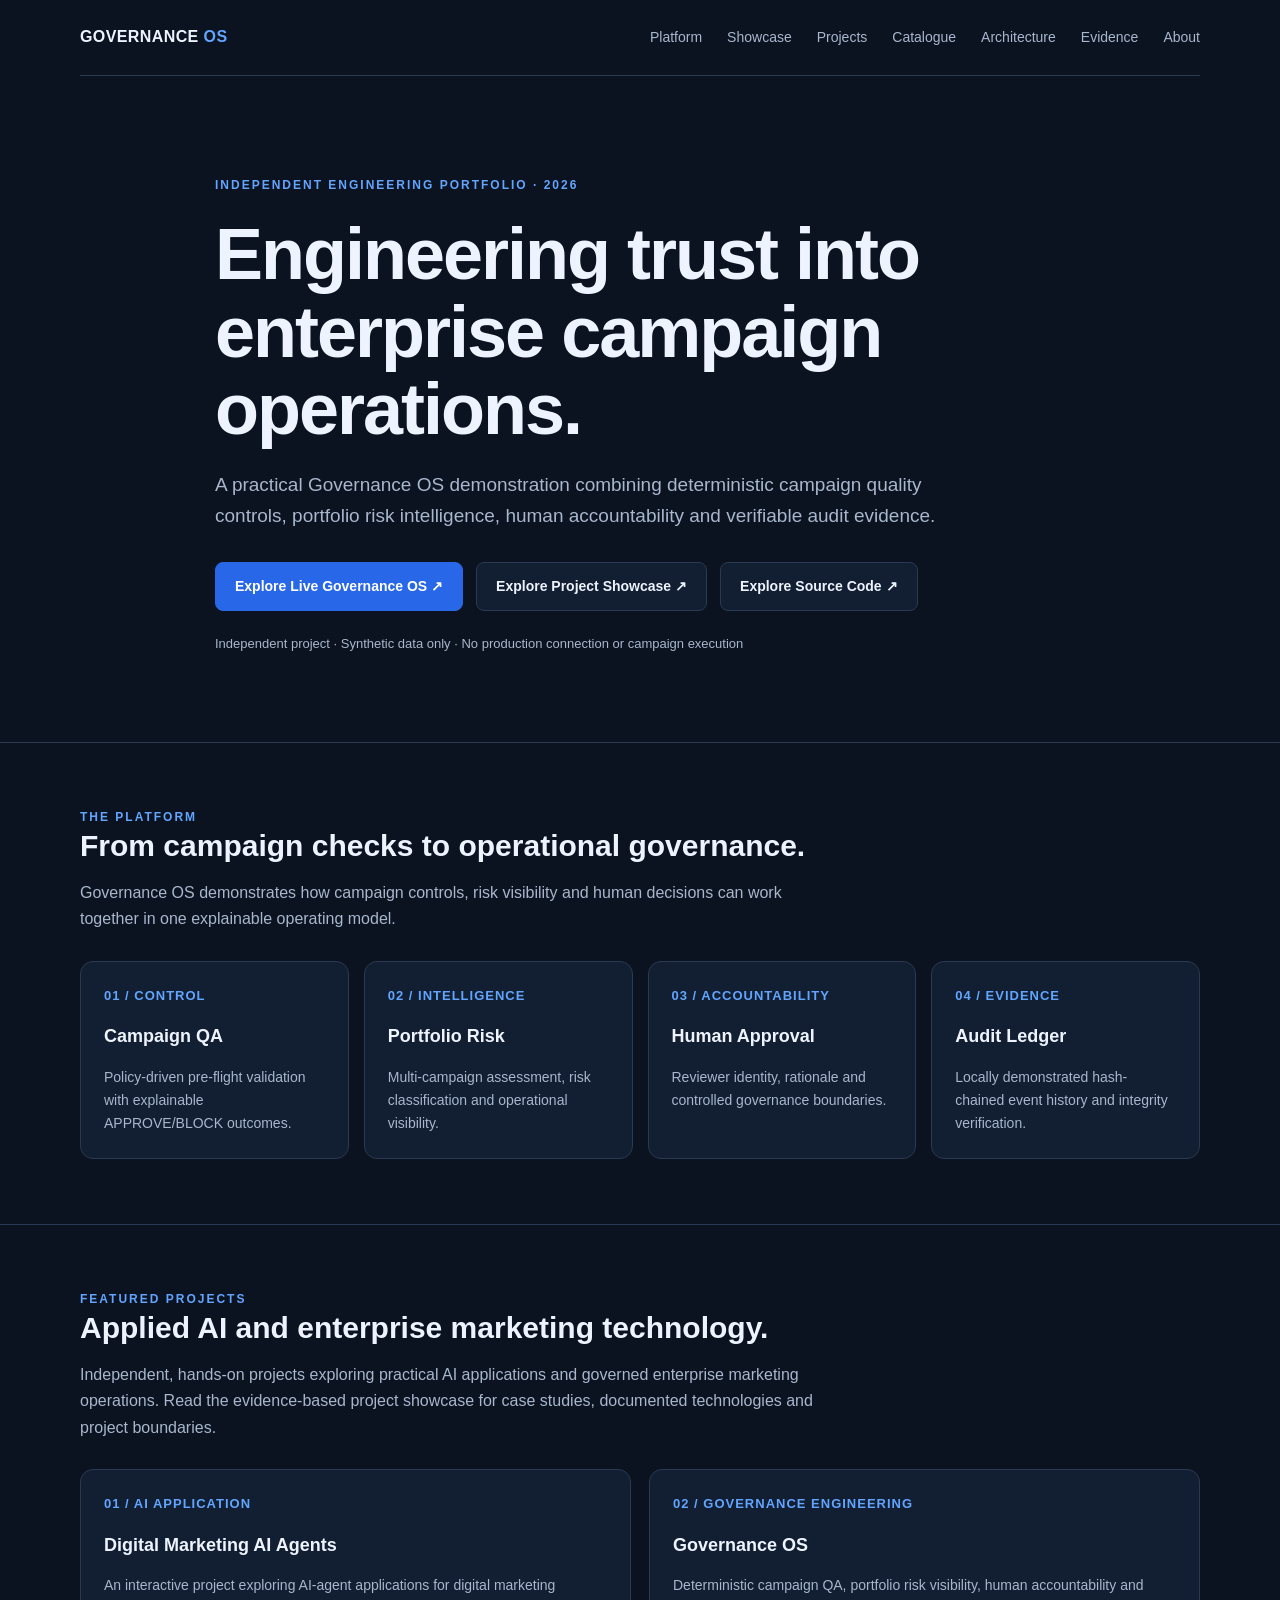
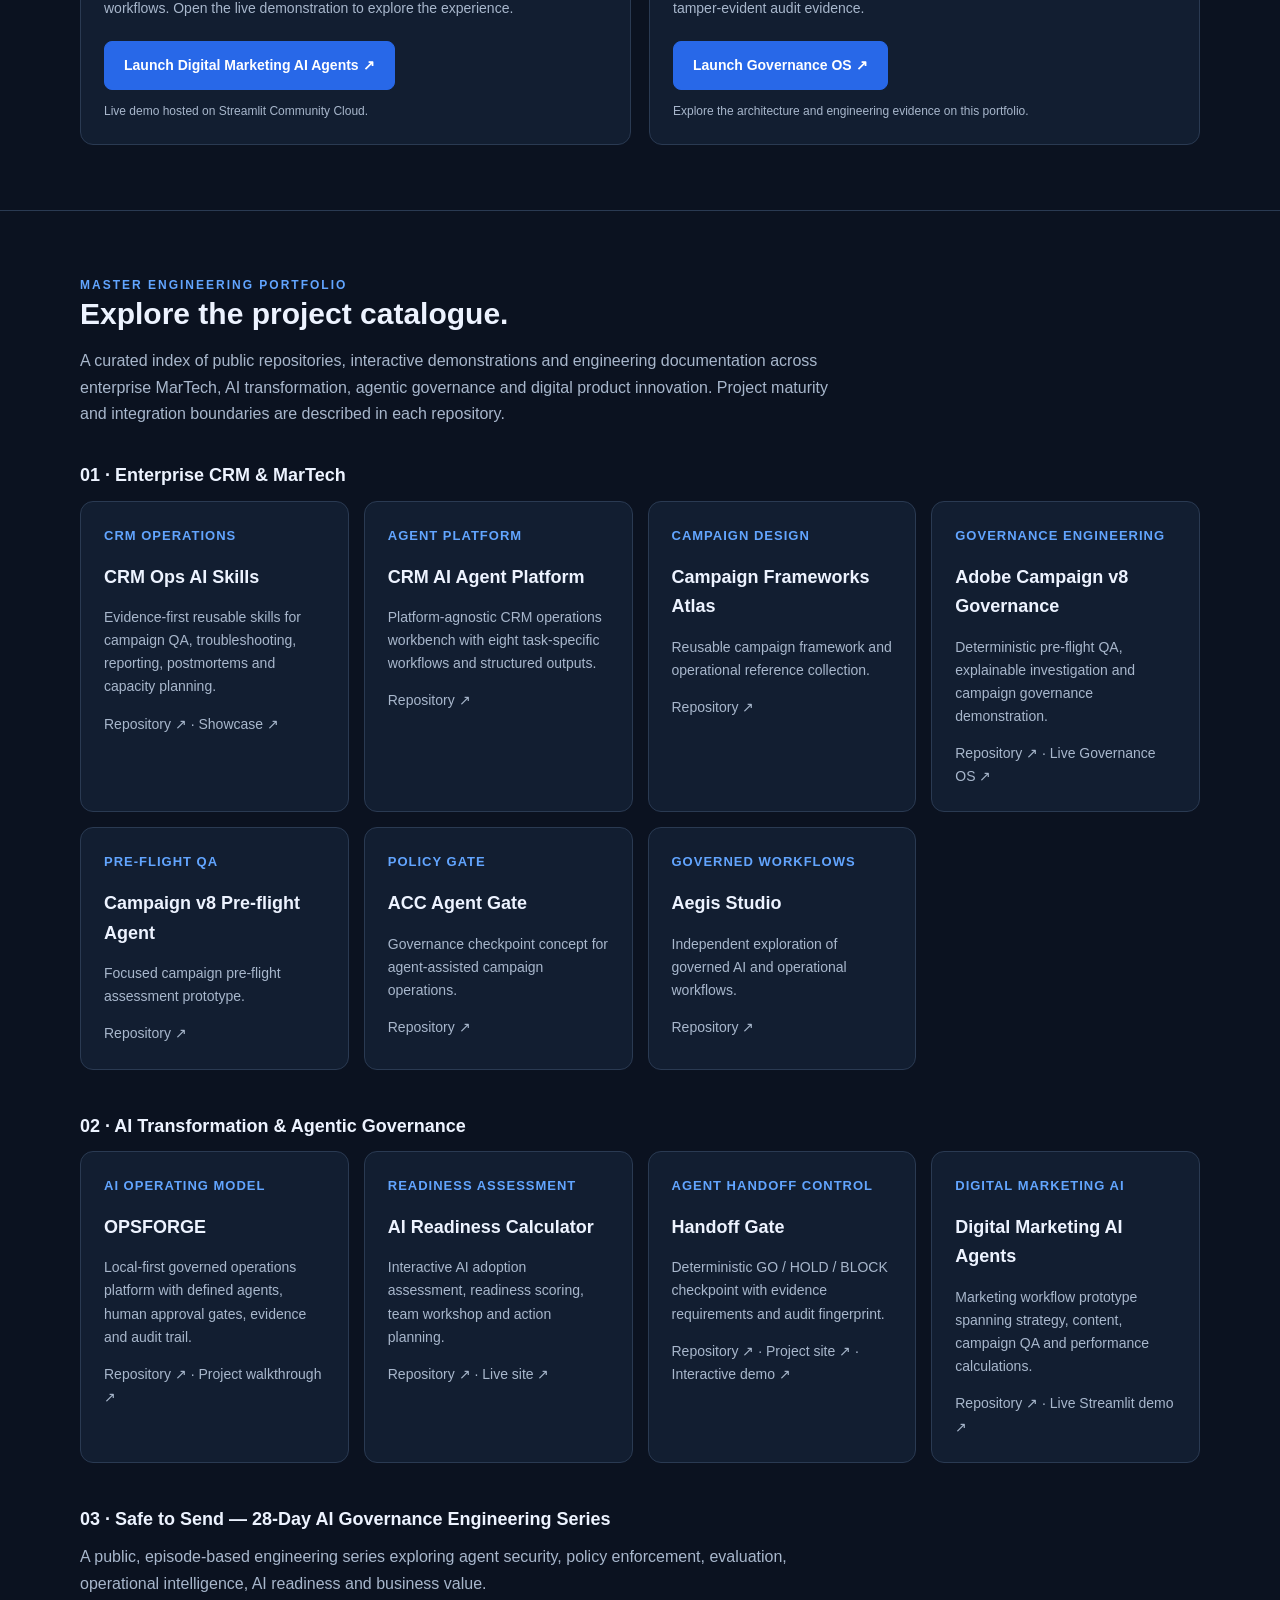
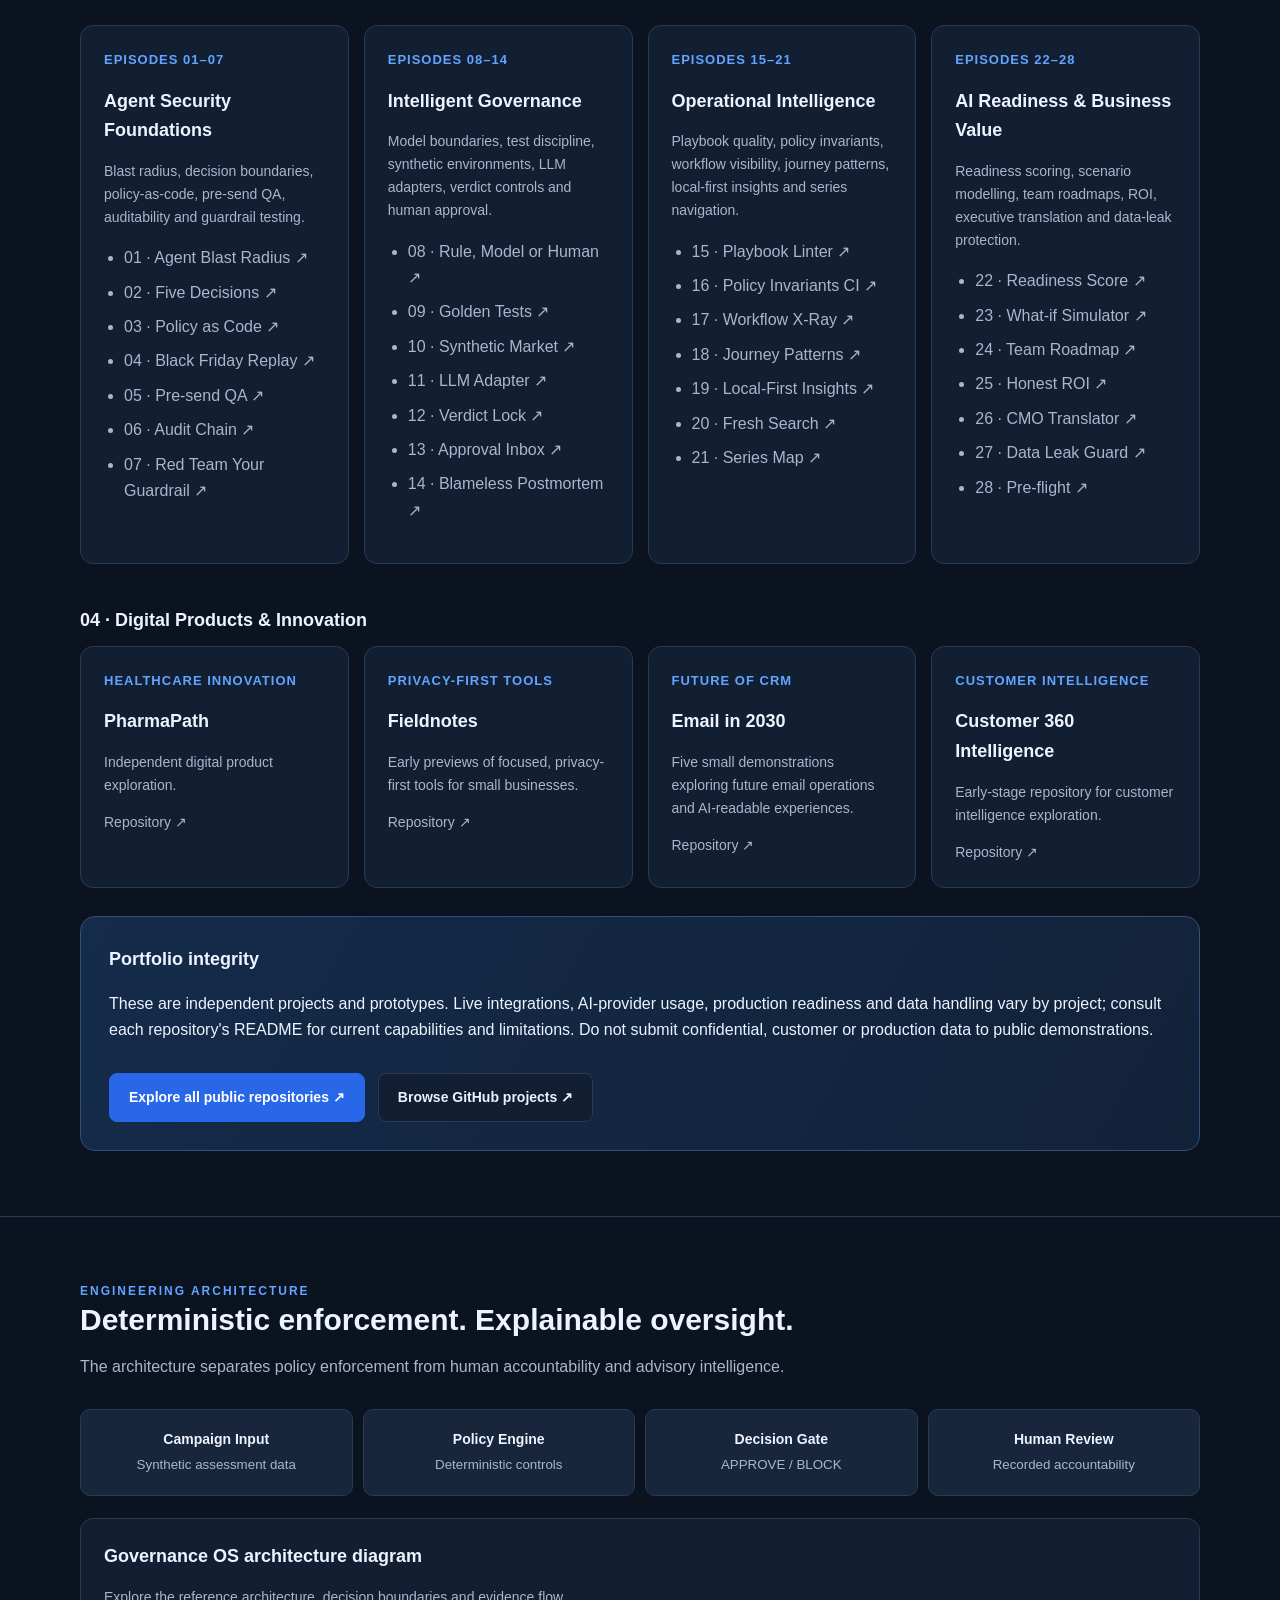
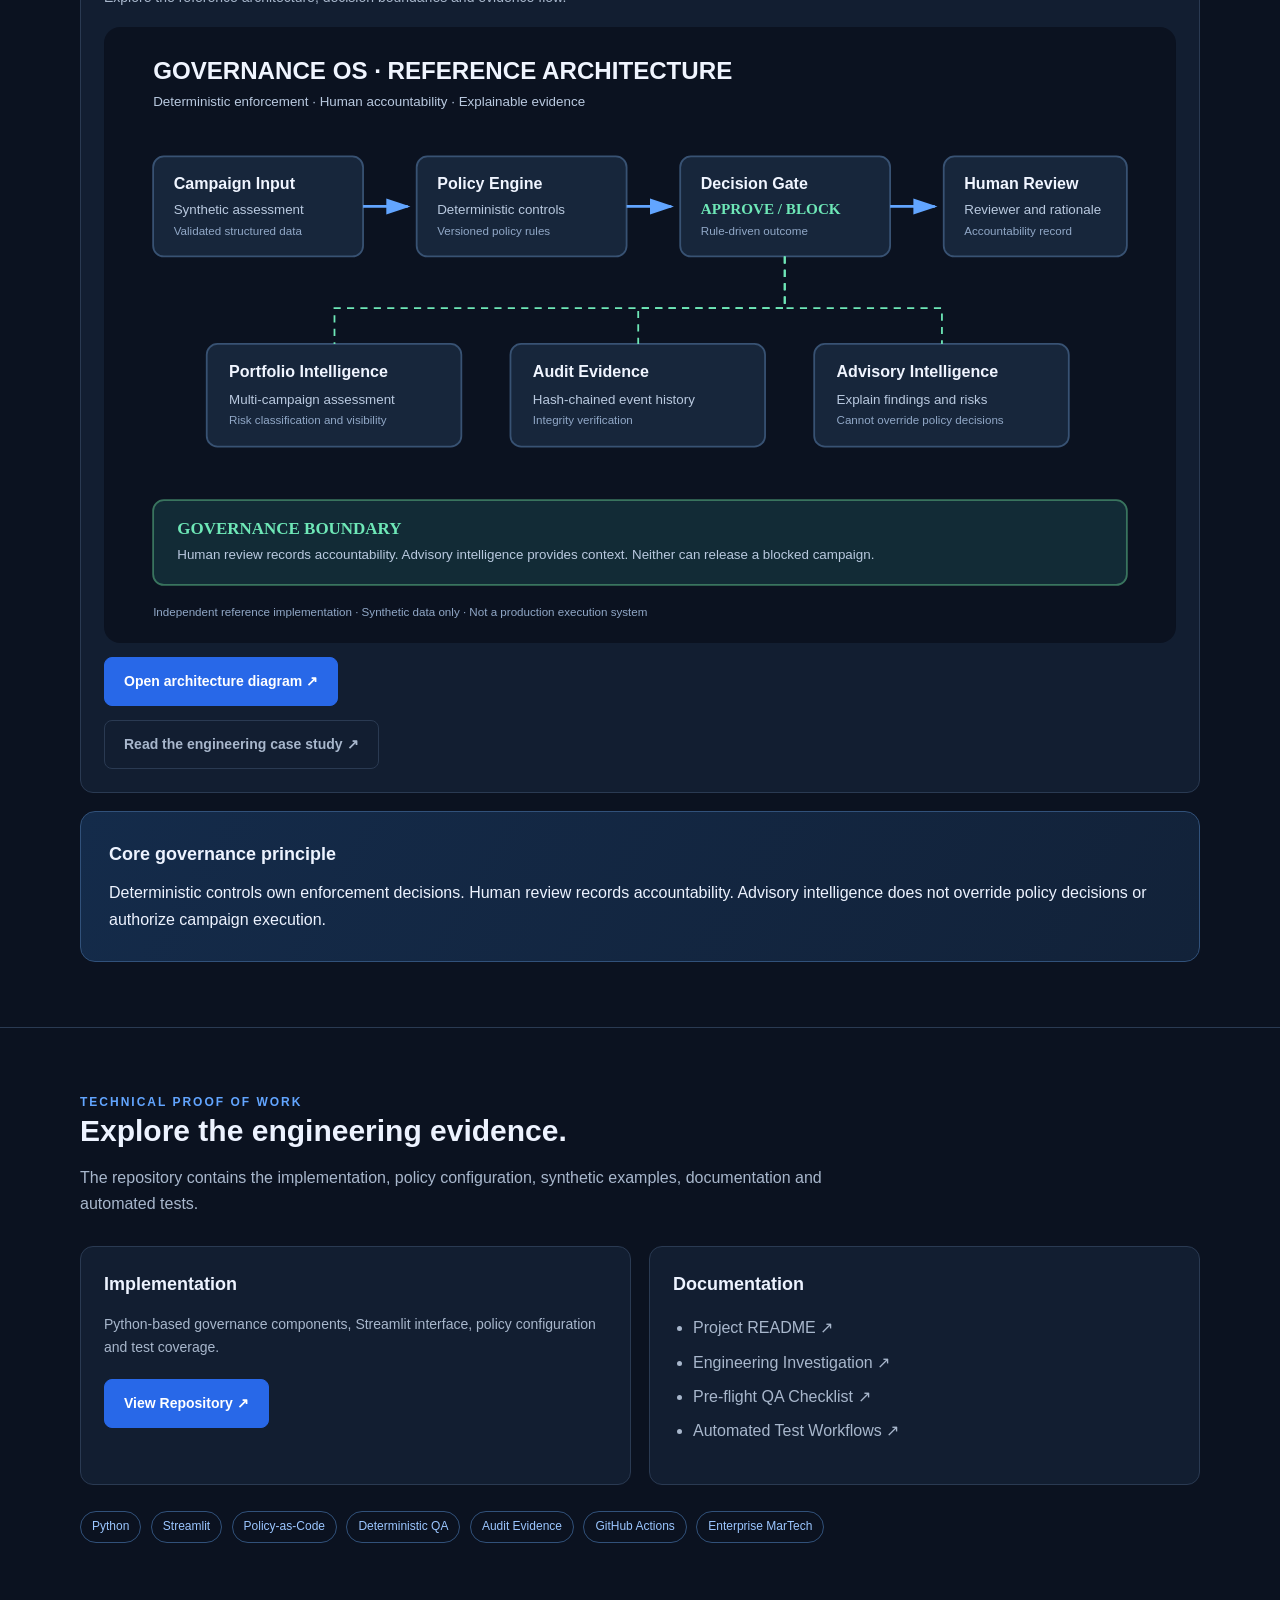
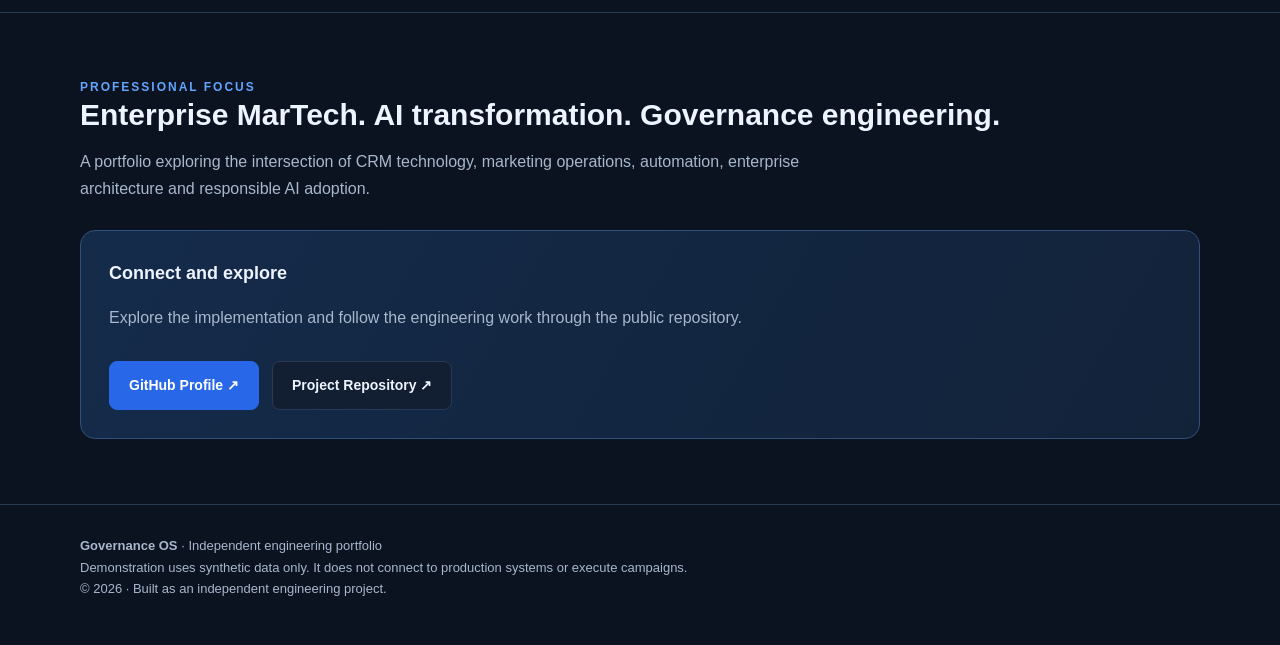
==== commit b93de13f: "Link project showcase from portfolio landing page" ====
--- a/docs/site/index.html
+++ b/docs/site/index.html
@@ -80,6 +80,7 @@
   <a class="brand" href="#">GOVERNANCE <span>OS</span></a>
   <div class="navlinks">
     <a href="#platform">Platform</a>
+    <a href="projects.html">Showcase</a>
     <a href="#projects">Projects</a>
     <a href="#catalogue">Catalogue</a>
     <a href="#architecture">Architecture</a>
@@ -99,6 +100,7 @@
   </p>
   <div class="actions">
     <a class="btn primary" href="https://adobe-campaign-v8-governance-3rzwjb2pbqqftpm3fecxzd.streamlit.app/" target="_blank" rel="noopener">Explore Live Governance OS ↗</a>
+    <a class="btn secondary" href="projects.html">Explore Project Showcase ↗</a>
     <a class="btn secondary" href="https://github.com/sghatge/adobe-campaign-v8-governance" target="_blank" rel="noopener">Explore Source Code ↗</a>
   </div>
   <p style="color:var(--muted);font-size:13px;margin-top:22px">
@@ -147,7 +149,7 @@
 <div class="wrap">
   <div class="eyebrow">Featured projects</div>
   <h2>Applied AI and enterprise marketing technology.</h2>
-  <p class="sub">Independent, hands-on projects exploring practical AI applications and governed enterprise marketing operations.</p>
+  <p class="sub">Independent, hands-on projects exploring practical AI applications and governed enterprise marketing operations. Read the <a href="projects.html">evidence-based project showcase</a> for case studies, documented technologies and project boundaries.</p>
   <div class="split">
     <article class="card">
       <div class="number">01 / AI APPLICATION</div>
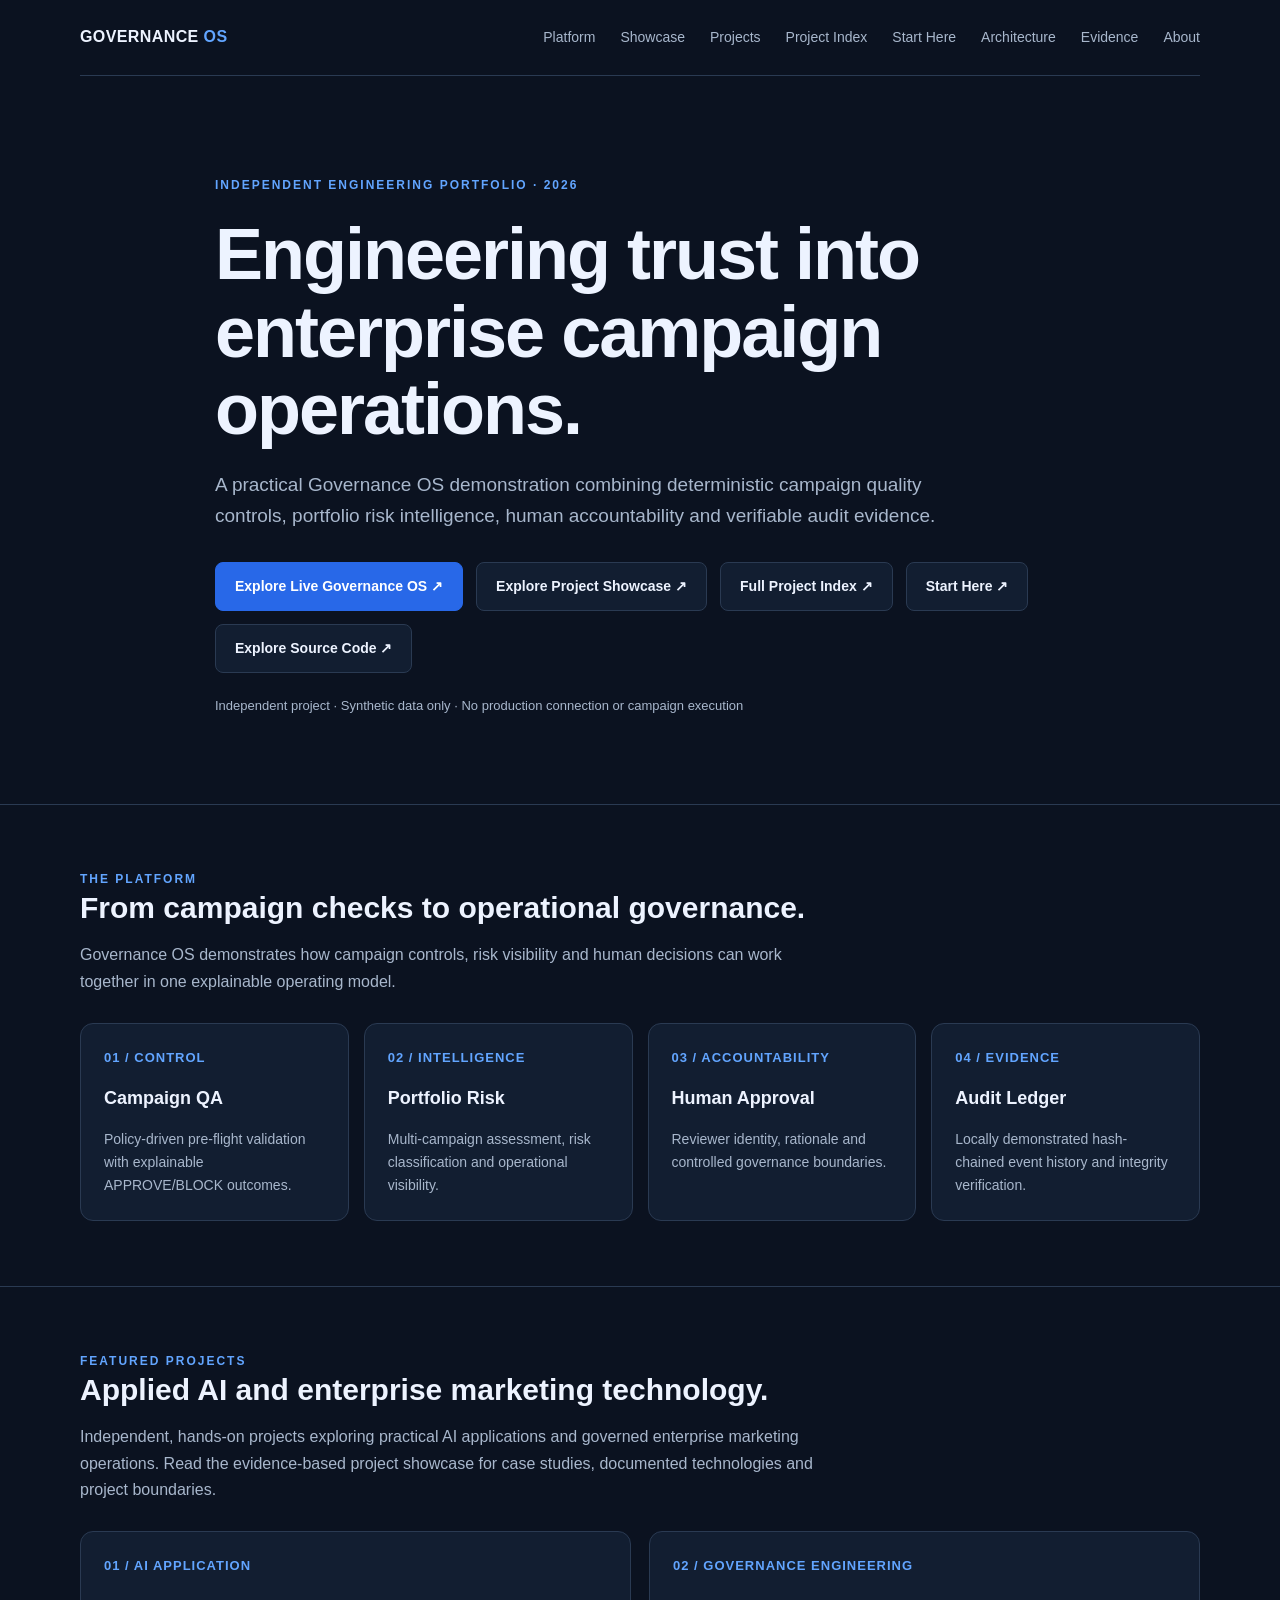
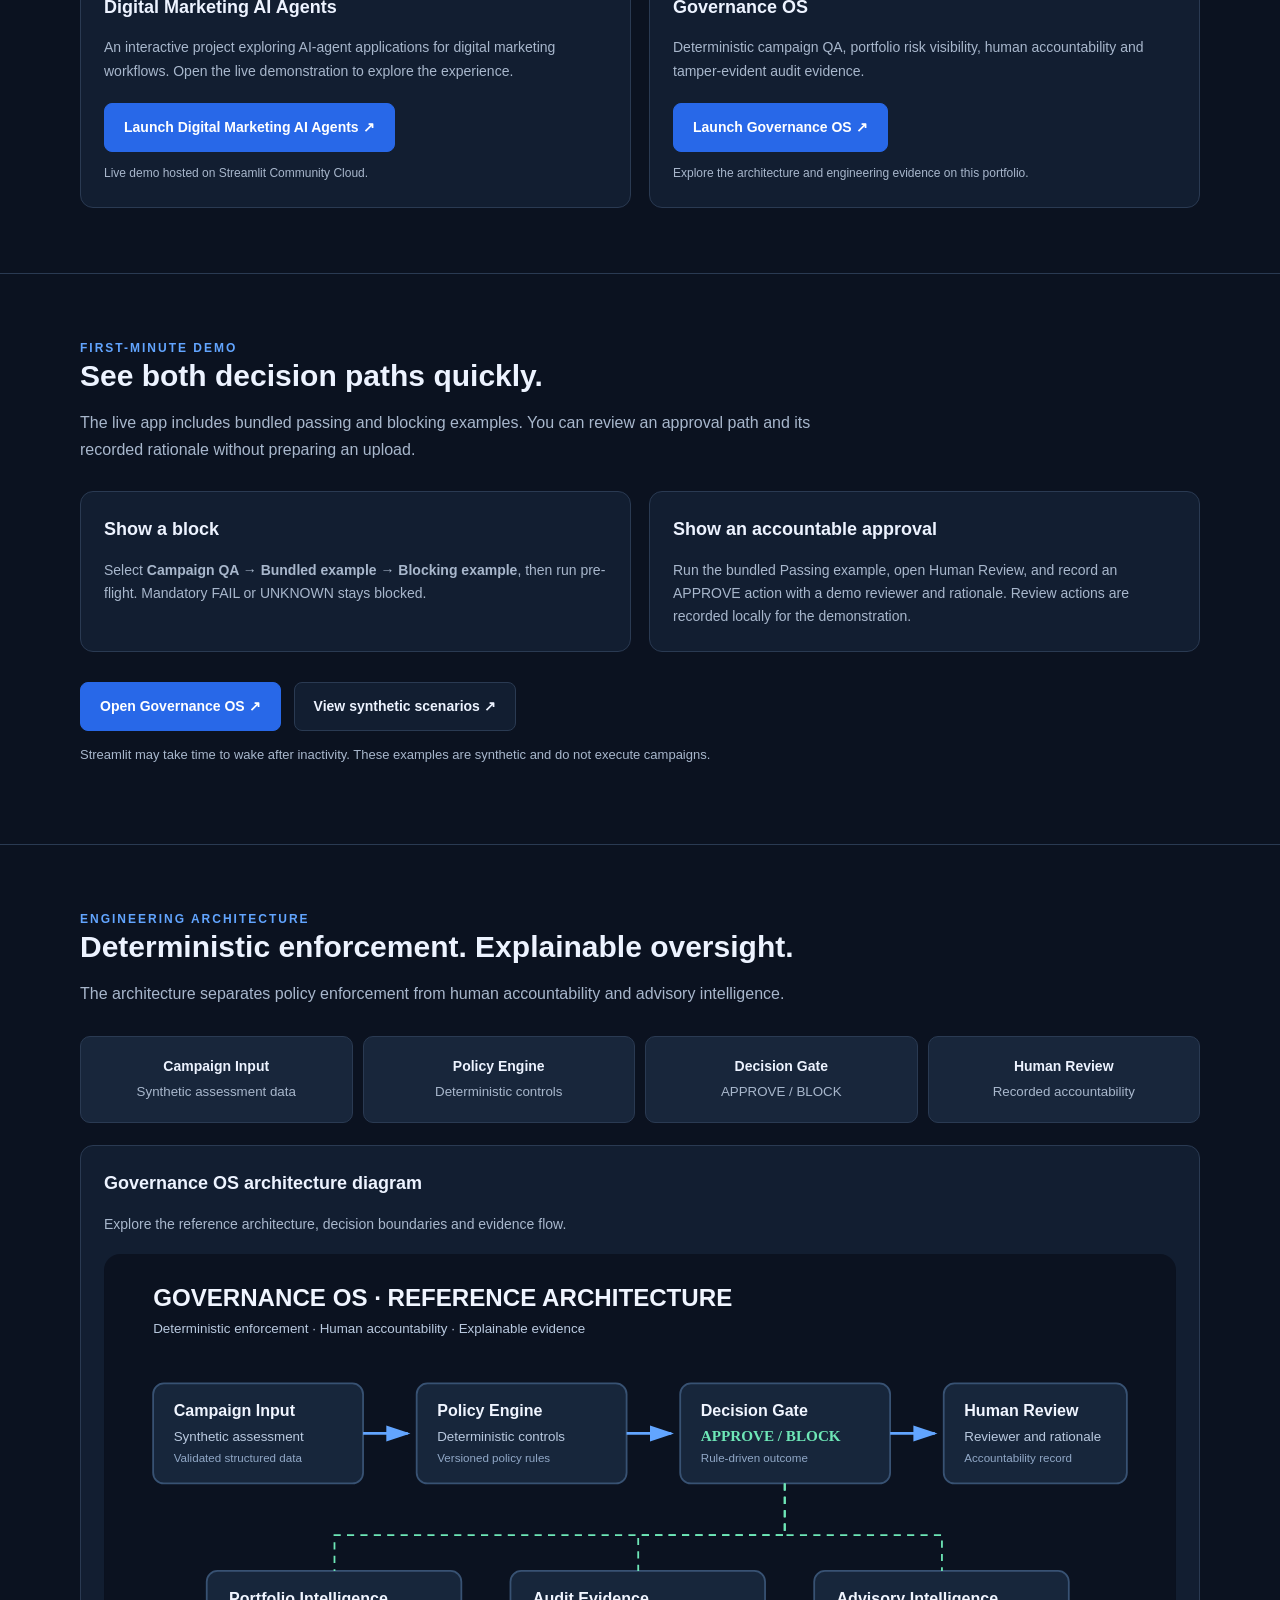
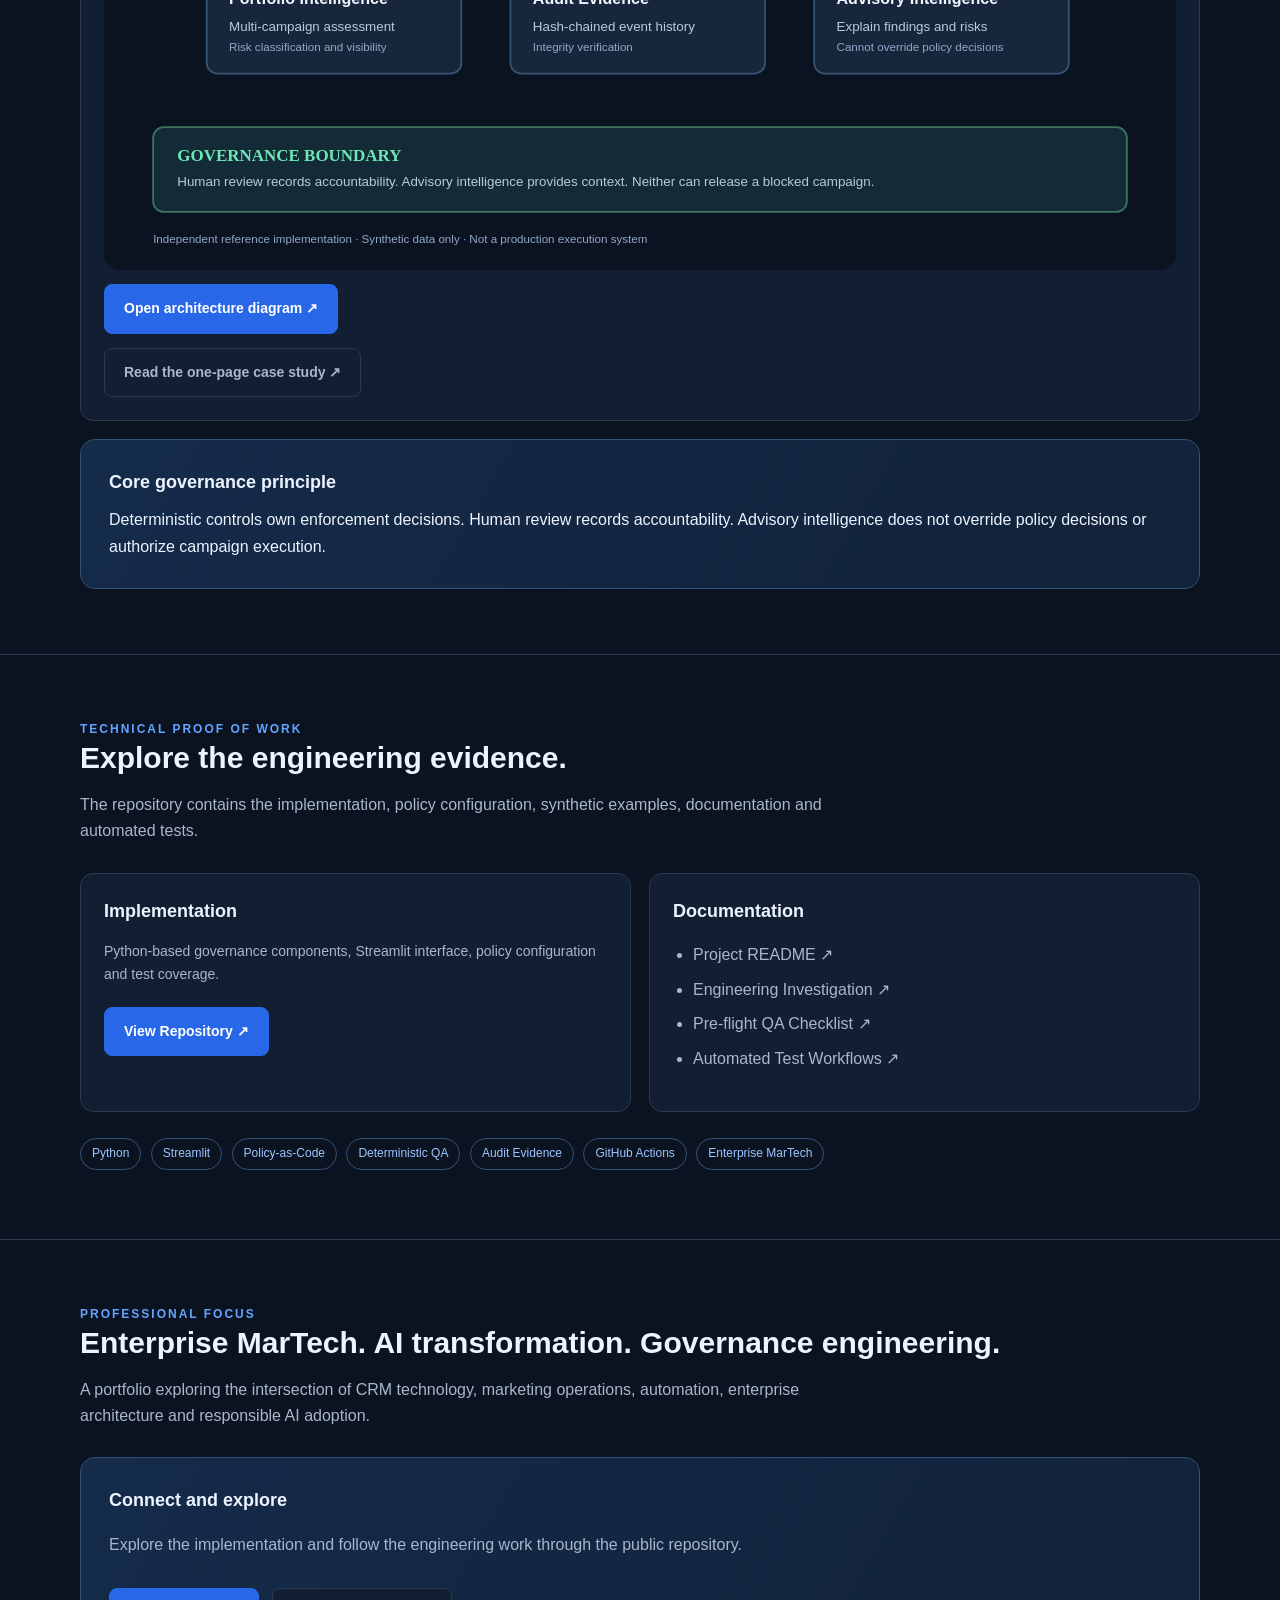
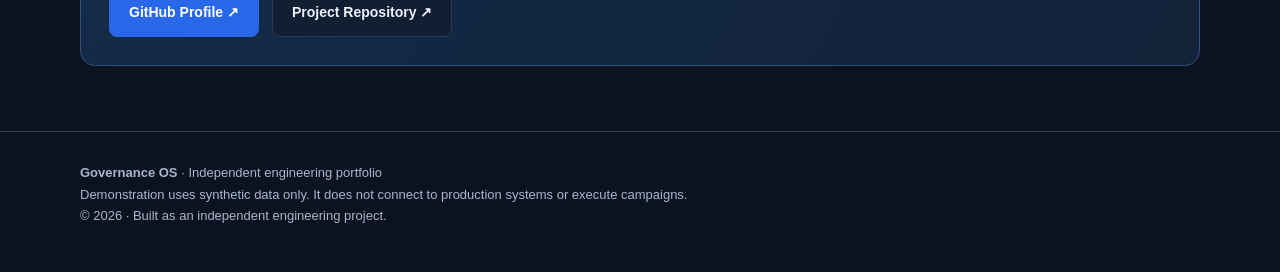
==== commit 12078ed6: "Focus landing page on Governance OS" ====
--- a/docs/site/index.html
+++ b/docs/site/index.html
@@ -82,7 +82,8 @@
     <a href="#platform">Platform</a>
     <a href="projects.html">Showcase</a>
     <a href="#projects">Projects</a>
-    <a href="#catalogue">Catalogue</a>
+    <a href="portfolio.html">Project Index</a>
+    <a href="architecture-guide.html">Start Here</a>
     <a href="#architecture">Architecture</a>
     <a href="#evidence">Evidence</a>
     <a href="#about">About</a>
@@ -101,6 +102,8 @@
   <div class="actions">
     <a class="btn primary" href="https://adobe-campaign-v8-governance-3rzwjb2pbqqftpm3fecxzd.streamlit.app/" target="_blank" rel="noopener">Explore Live Governance OS ↗</a>
     <a class="btn secondary" href="projects.html">Explore Project Showcase ↗</a>
+    <a class="btn secondary" href="portfolio.html">Full Project Index ↗</a>
+    <a class="btn secondary" href="architecture-guide.html">Start Here ↗</a>
     <a class="btn secondary" href="https://github.com/sghatge/adobe-campaign-v8-governance" target="_blank" rel="noopener">Explore Source Code ↗</a>
   </div>
   <p style="color:var(--muted);font-size:13px;margin-top:22px">
@@ -174,86 +177,8 @@
 </section>
 
 
-<section class="section" id="catalogue">
-<div class="wrap">
-  <div class="eyebrow">Master engineering portfolio</div>
-  <h2>Explore the project catalogue.</h2>
-  <p class="sub">A curated index of public repositories, interactive demonstrations and engineering documentation across enterprise MarTech, AI transformation, agentic governance and digital product innovation. Project maturity and integration boundaries are described in each repository.</p>
-
-  <h3 style="margin-top:34px">01 · Enterprise CRM &amp; MarTech</h3>
-  <div class="grid">
-    <article class="card"><div class="number">CRM OPERATIONS</div><h3>CRM Ops AI Skills</h3><p>Evidence-first reusable skills for campaign QA, troubleshooting, reporting, postmortems and capacity planning.</p><p><a href="https://github.com/sghatge/crm-ops-ai-skills" target="_blank" rel="noopener">Repository ↗</a> · <a href="https://github.com/sghatge/crm-ops-ai-skills/blob/main/docs/SHOWCASE.md" target="_blank" rel="noopener">Showcase ↗</a></p></article>
-    <article class="card"><div class="number">AGENT PLATFORM</div><h3>CRM AI Agent Platform</h3><p>Platform-agnostic CRM operations workbench with eight task-specific workflows and structured outputs.</p><p><a href="https://github.com/sghatge/crm-ai-agent-platform" target="_blank" rel="noopener">Repository ↗</a></p></article>
-    <article class="card"><div class="number">CAMPAIGN DESIGN</div><h3>Campaign Frameworks Atlas</h3><p>Reusable campaign framework and operational reference collection.</p><p><a href="https://github.com/sghatge/campaign-frameworks-atlas" target="_blank" rel="noopener">Repository ↗</a></p></article>
-    <article class="card"><div class="number">GOVERNANCE ENGINEERING</div><h3>Adobe Campaign v8 Governance</h3><p>Deterministic pre-flight QA, explainable investigation and campaign governance demonstration.</p><p><a href="https://github.com/sghatge/adobe-campaign-v8-governance" target="_blank" rel="noopener">Repository ↗</a> · <a href="https://adobe-campaign-v8-governance-3rzwjb2pbqqftpm3fecxzd.streamlit.app/" target="_blank" rel="noopener">Live Governance OS ↗</a></p></article>
-    <article class="card"><div class="number">PRE-FLIGHT QA</div><h3>Campaign v8 Pre-flight Agent</h3><p>Focused campaign pre-flight assessment prototype.</p><p><a href="https://github.com/sghatge/campaign-v8-preflight-agent" target="_blank" rel="noopener">Repository ↗</a></p></article>
-    <article class="card"><div class="number">POLICY GATE</div><h3>ACC Agent Gate</h3><p>Governance checkpoint concept for agent-assisted campaign operations.</p><p><a href="https://github.com/sghatge/acc-agent-gate" target="_blank" rel="noopener">Repository ↗</a></p></article>
-    <article class="card"><div class="number">GOVERNED WORKFLOWS</div><h3>Aegis Studio</h3><p>Independent exploration of governed AI and operational workflows.</p><p><a href="https://github.com/sghatge/aegis-studio" target="_blank" rel="noopener">Repository ↗</a></p></article>
-  </div>
-
-  <h3 style="margin-top:42px">02 · AI Transformation &amp; Agentic Governance</h3>
-  <div class="grid">
-    <article class="card"><div class="number">AI OPERATING MODEL</div><h3>OPSFORGE</h3><p>Local-first governed operations platform with defined agents, human approval gates, evidence and audit trail.</p><p><a href="https://github.com/sghatge/opsforge" target="_blank" rel="noopener">Repository ↗</a> · <a href="https://sghatge.github.io/opsforge/" target="_blank" rel="noopener">Project walkthrough ↗</a></p></article>
-    <article class="card"><div class="number">READINESS ASSESSMENT</div><h3>AI Readiness Calculator</h3><p>Interactive AI adoption assessment, readiness scoring, team workshop and action planning.</p><p><a href="https://github.com/sghatge/ai-readiness-calculator" target="_blank" rel="noopener">Repository ↗</a> · <a href="https://sghatge.github.io/ai-readiness-calculator/" target="_blank" rel="noopener">Live site ↗</a></p></article>
-    <article class="card"><div class="number">AGENT HANDOFF CONTROL</div><h3>Handoff Gate</h3><p>Deterministic GO / HOLD / BLOCK checkpoint with evidence requirements and audit fingerprint.</p><p><a href="https://github.com/sghatge/handoff-gate" target="_blank" rel="noopener">Repository ↗</a> · <a href="https://sghatge.github.io/handoff-gate/" target="_blank" rel="noopener">Project site ↗</a> · <a href="https://sghatge.github.io/handoff-gate/demo/" target="_blank" rel="noopener">Interactive demo ↗</a></p></article>
-    <article class="card"><div class="number">DIGITAL MARKETING AI</div><h3>Digital Marketing AI Agents</h3><p>Marketing workflow prototype spanning strategy, content, campaign QA and performance calculations.</p><p><a href="https://github.com/sghatge/digital-marketing-ai-agents" target="_blank" rel="noopener">Repository ↗</a> · <a href="https://sghatge-digital-marketing-ai-agents-app-5uhltb.streamlit.app/" target="_blank" rel="noopener">Live Streamlit demo ↗</a></p></article>
-  </div>
-
-  <h3 style="margin-top:42px">03 · Safe to Send — 28-Day AI Governance Engineering Series</h3>
-  <p class="sub">A public, episode-based engineering series exploring agent security, policy enforcement, evaluation, operational intelligence, AI readiness and business value.</p>
-  <div class="grid">
-    <article class="card"><div class="number">EPISODES 01–07</div><h3>Agent Security Foundations</h3><p>Blast radius, decision boundaries, policy-as-code, pre-send QA, auditability and guardrail testing.</p><ul>
-      <li><a href="https://github.com/sghatge/safe-to-send-01-agent-blast-radius">01 · Agent Blast Radius ↗</a></li>
-      <li><a href="https://github.com/sghatge/safe-to-send-02-five-decisions">02 · Five Decisions ↗</a></li>
-      <li><a href="https://github.com/sghatge/safe-to-send-03-policy-as-code">03 · Policy as Code ↗</a></li>
-      <li><a href="https://github.com/sghatge/safe-to-send-04-black-friday-replay">04 · Black Friday Replay ↗</a></li>
-      <li><a href="https://github.com/sghatge/safe-to-send-05-presend-qa">05 · Pre-send QA ↗</a></li>
-      <li><a href="https://github.com/sghatge/safe-to-send-06-audit-chain">06 · Audit Chain ↗</a></li>
-      <li><a href="https://github.com/sghatge/safe-to-send-07-red-team-your-guardrail">07 · Red Team Your Guardrail ↗</a></li>
-    </ul></article>
-    <article class="card"><div class="number">EPISODES 08–14</div><h3>Intelligent Governance</h3><p>Model boundaries, test discipline, synthetic environments, LLM adapters, verdict controls and human approval.</p><ul>
-      <li><a href="https://github.com/sghatge/safe-to-send-08-rule-model-or-human">08 · Rule, Model or Human ↗</a></li>
-      <li><a href="https://github.com/sghatge/safe-to-send-09-golden-tests">09 · Golden Tests ↗</a></li>
-      <li><a href="https://github.com/sghatge/safe-to-send-10-synthetic-market">10 · Synthetic Market ↗</a></li>
-      <li><a href="https://github.com/sghatge/safe-to-send-11-llm-adapter">11 · LLM Adapter ↗</a></li>
-      <li><a href="https://github.com/sghatge/safe-to-send-12-verdict-lock">12 · Verdict Lock ↗</a></li>
-      <li><a href="https://github.com/sghatge/safe-to-send-13-approval-inbox">13 · Approval Inbox ↗</a></li>
-      <li><a href="https://github.com/sghatge/safe-to-send-14-blameless-postmortem">14 · Blameless Postmortem ↗</a></li>
-    </ul></article>
-    <article class="card"><div class="number">EPISODES 15–21</div><h3>Operational Intelligence</h3><p>Playbook quality, policy invariants, workflow visibility, journey patterns, local-first insights and series navigation.</p><ul>
-      <li><a href="https://github.com/sghatge/safe-to-send-15-playbook-linter">15 · Playbook Linter ↗</a></li>
-      <li><a href="https://github.com/sghatge/safe-to-send-16-policy-invariants-ci">16 · Policy Invariants CI ↗</a></li>
-      <li><a href="https://github.com/sghatge/safe-to-send-17-workflow-xray">17 · Workflow X-Ray ↗</a></li>
-      <li><a href="https://github.com/sghatge/safe-to-send-18-journey-patterns">18 · Journey Patterns ↗</a></li>
-      <li><a href="https://github.com/sghatge/safe-to-send-19-local-first-insights">19 · Local-First Insights ↗</a></li>
-      <li><a href="https://github.com/sghatge/safe-to-send-20-fresh-search">20 · Fresh Search ↗</a></li>
-      <li><a href="https://github.com/sghatge/safe-to-send-21-series-map">21 · Series Map ↗</a></li>
-    </ul></article>
-    <article class="card"><div class="number">EPISODES 22–28</div><h3>AI Readiness &amp; Business Value</h3><p>Readiness scoring, scenario modelling, team roadmaps, ROI, executive translation and data-leak protection.</p><ul>
-      <li><a href="https://github.com/sghatge/safe-to-send-22-readiness-score">22 · Readiness Score ↗</a></li>
-      <li><a href="https://github.com/sghatge/safe-to-send-23-what-if-simulator">23 · What-if Simulator ↗</a></li>
-      <li><a href="https://github.com/sghatge/safe-to-send-24-team-roadmap">24 · Team Roadmap ↗</a></li>
-      <li><a href="https://github.com/sghatge/safe-to-send-25-honest-roi">25 · Honest ROI ↗</a></li>
-      <li><a href="https://github.com/sghatge/safe-to-send-26-cmo-translator">26 · CMO Translator ↗</a></li>
-      <li><a href="https://github.com/sghatge/safe-to-send-27-data-leak-guard">27 · Data Leak Guard ↗</a></li>
-      <li><a href="https://github.com/sghatge/safe-to-send-28-preflight">28 · Pre-flight ↗</a></li>
-    </ul></article>
-  </div>
-
-  <h3 style="margin-top:42px">04 · Digital Products &amp; Innovation</h3>
-  <div class="grid">
-    <article class="card"><div class="number">HEALTHCARE INNOVATION</div><h3>PharmaPath</h3><p>Independent digital product exploration.</p><p><a href="https://github.com/sghatge/pharmapath" target="_blank" rel="noopener">Repository ↗</a></p></article>
-    <article class="card"><div class="number">PRIVACY-FIRST TOOLS</div><h3>Fieldnotes</h3><p>Early previews of focused, privacy-first tools for small businesses.</p><p><a href="https://github.com/sghatge/fieldnotes" target="_blank" rel="noopener">Repository ↗</a></p></article>
-    <article class="card"><div class="number">FUTURE OF CRM</div><h3>Email in 2030</h3><p>Five small demonstrations exploring future email operations and AI-readable experiences.</p><p><a href="https://github.com/sghatge/email-2030-showcase" target="_blank" rel="noopener">Repository ↗</a></p></article>
-    <article class="card"><div class="number">CUSTOMER INTELLIGENCE</div><h3>Customer 360 Intelligence</h3><p>Early-stage repository for customer intelligence exploration.</p><p><a href="https://github.com/sghatge/customer-360-intelligence" target="_blank" rel="noopener">Repository ↗</a></p></article>
-  </div>
-  <div class="callout" style="margin-top:28px">
-    <h3>Portfolio integrity</h3>
-    <p>These are independent projects and prototypes. Live integrations, AI-provider usage, production readiness and data handling vary by project; consult each repository's README for current capabilities and limitations. Do not submit confidential, customer or production data to public demonstrations.</p>
-    <div class="actions"><a class="btn primary" href="https://github.com/sghatge" target="_blank" rel="noopener">Explore all public repositories ↗</a><a class="btn secondary" href="https://github.com/sghatge?tab=repositories" target="_blank" rel="noopener">Browse GitHub projects ↗</a></div>
-  </div>
-</div>
-</section>
+
+<section class="section" id="quickstart"><div class="wrap"><div class="eyebrow">First-minute demo</div><h2>See both decision paths quickly.</h2><p class="sub">The live app includes bundled passing and blocking examples. You can review an approval path and its recorded rationale without preparing an upload.</p><div class="split"><article class="card"><h3>Show a block</h3><p>Select <b>Campaign QA → Bundled example → Blocking example</b>, then run pre-flight. Mandatory FAIL or UNKNOWN stays blocked.</p></article><article class="card"><h3>Show an accountable approval</h3><p>Run the bundled Passing example, open Human Review, and record an APPROVE action with a demo reviewer and rationale. Review actions are recorded locally for the demonstration.</p></article></div><div class="actions"><a class="btn primary" href="https://adobe-campaign-v8-governance-3rzwjb2pbqqftpm3fecxzd.streamlit.app/" target="_blank" rel="noopener">Open Governance OS ↗</a><a class="btn secondary" href="case-study.html">View synthetic scenarios ↗</a></div><p style="color:var(--muted);font-size:13px">Streamlit may take time to wake after inactivity. These examples are synthetic and do not execute campaigns.</p></div></section>
 
 <section class="section" id="architecture">
 <div class="wrap">
@@ -275,7 +200,7 @@
          alt="Governance OS architecture diagram"
          style="display:block;width:100%;height:auto;margin-top:18px;border-radius:10px">
     <p><a class="btn primary" href="governance-architecture.svg">Open architecture diagram ↗</a></p>
-    <p><a class="btn secondary" href="../case-studies/governance-os-engineering-case-study.md">Read the engineering case study ↗</a></p>
+    <p><a class="btn secondary" href="case-study.html">Read the one-page case study ↗</a></p>
   </div>
 <div class="callout" style="margin-top:18px">
     <h3>Core governance principle</h3>
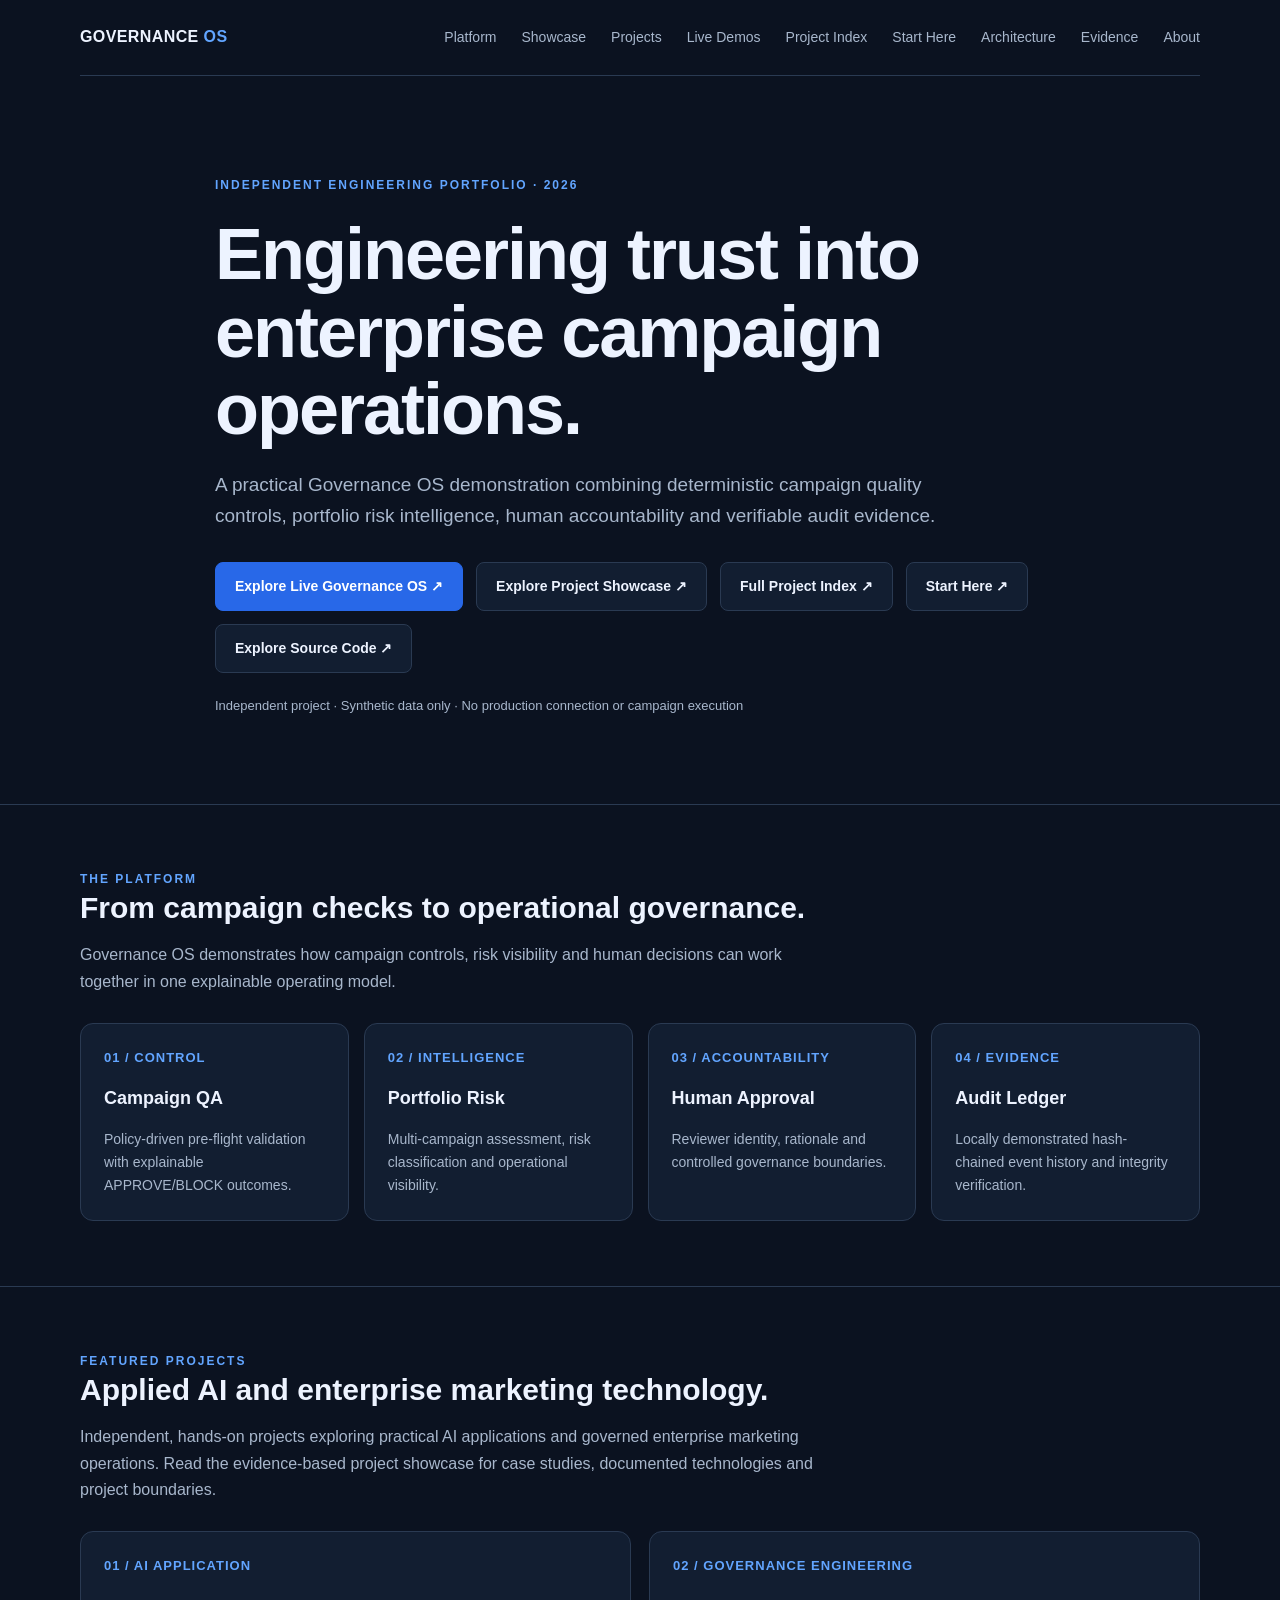
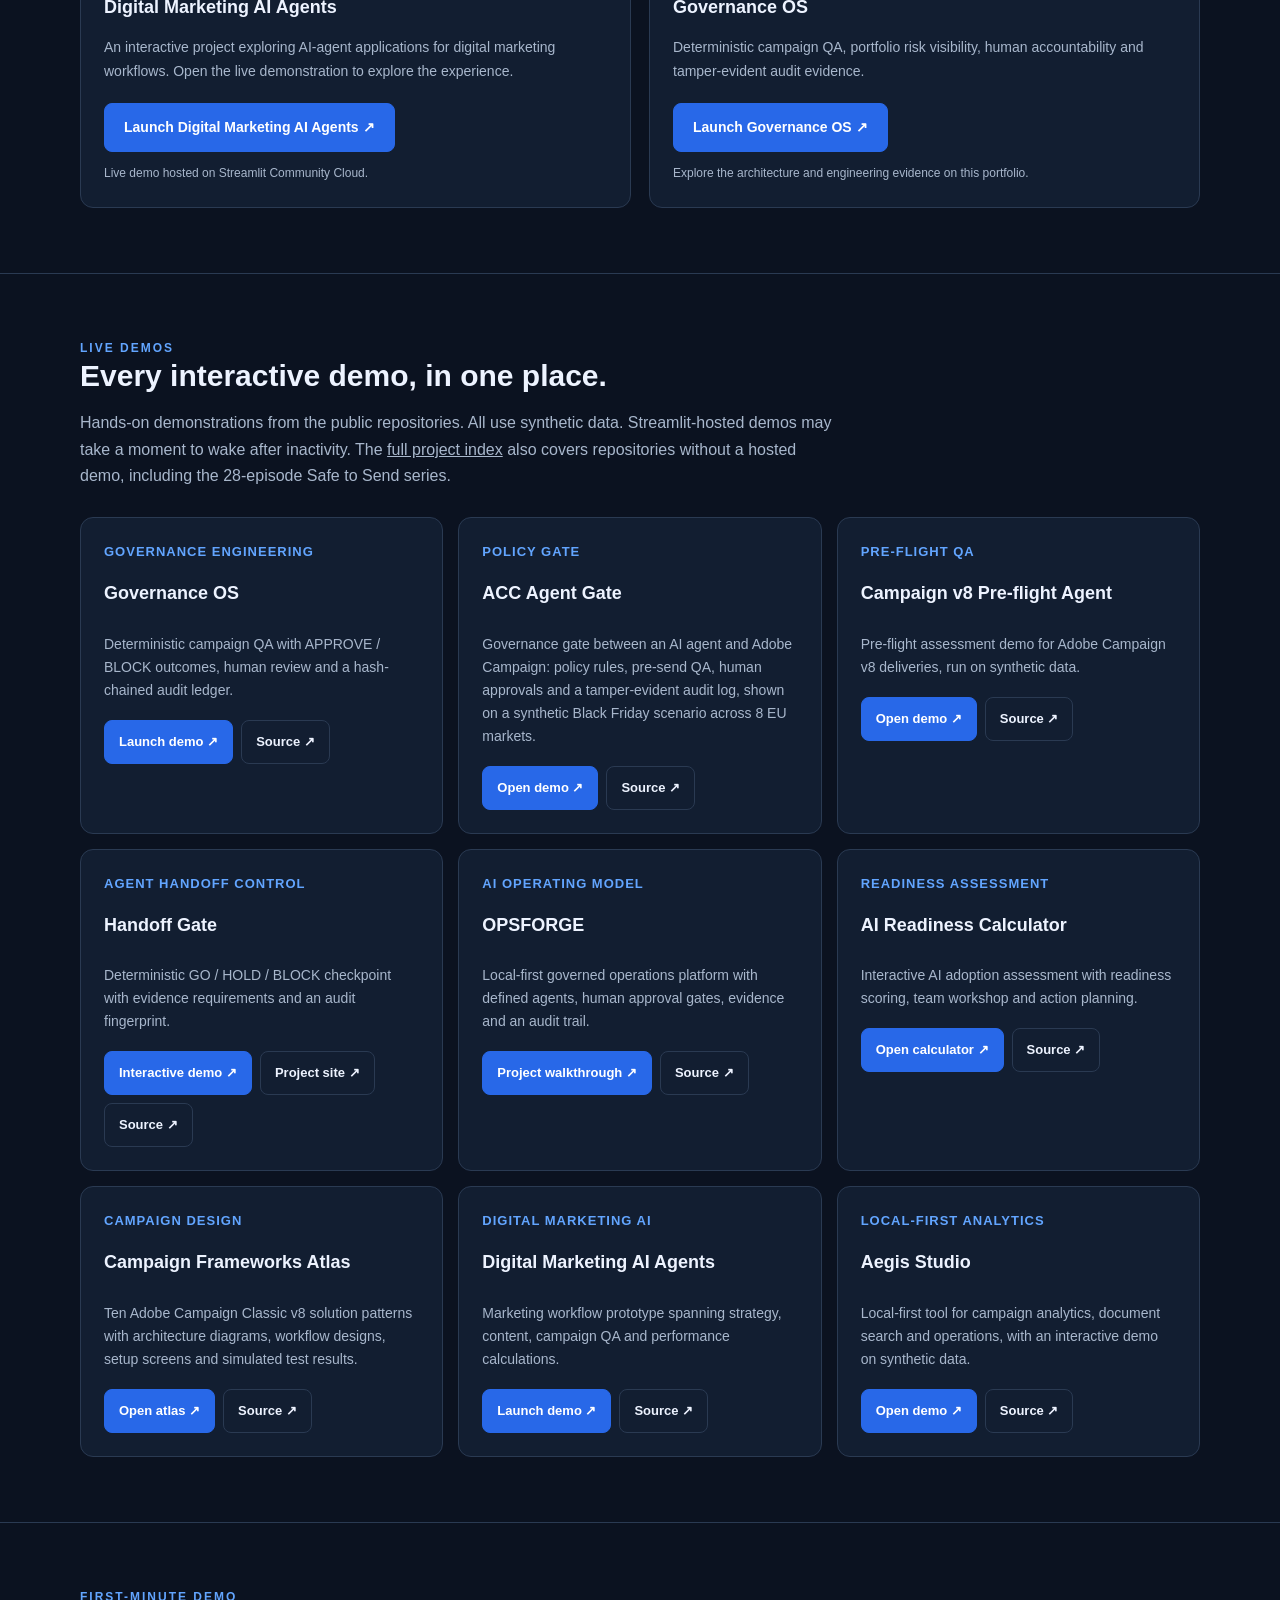
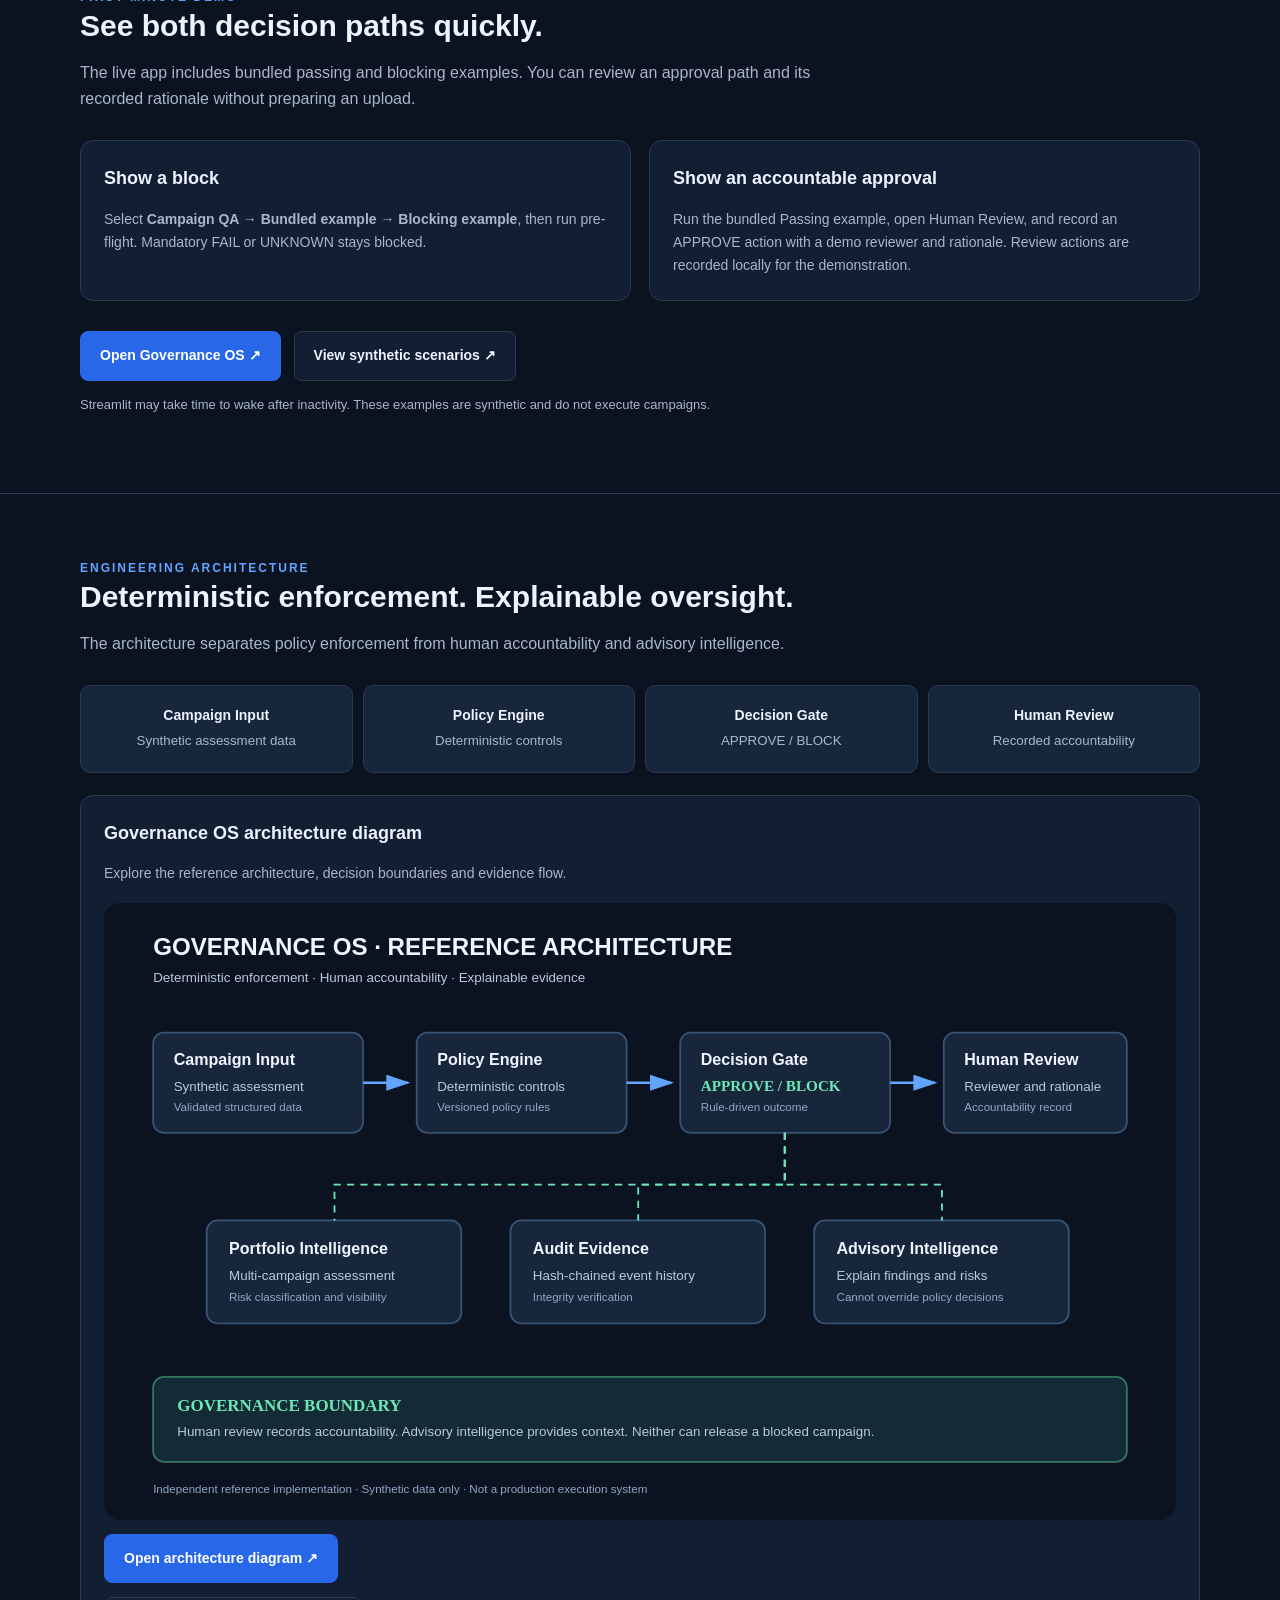
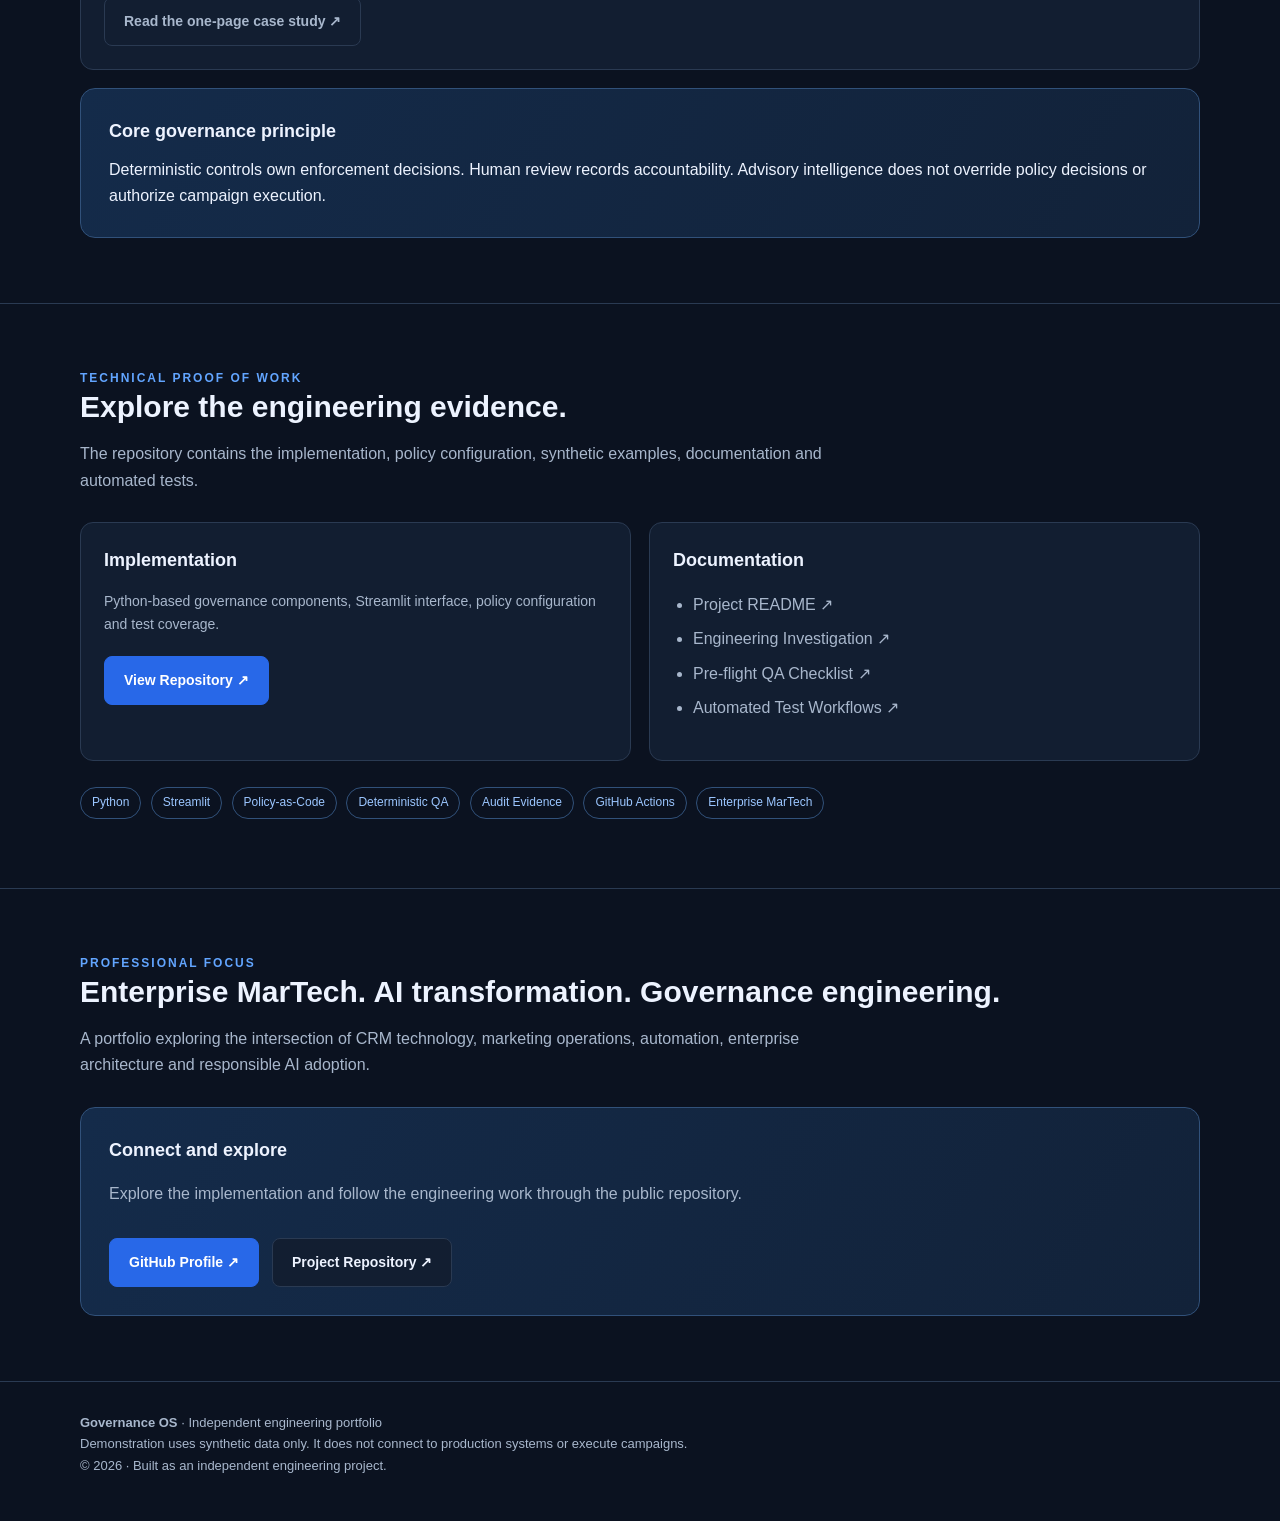
==== commit 71f162f7: "Add Live Demos section and mobile-responsive layout across site pages Co-Authored-By: Claude Sonnet " ====
--- a/docs/site/index.html
+++ b/docs/site/index.html
@@ -61,17 +61,38 @@
 border:1px solid #31517a;border-radius:15px;padding:28px}
 footer{padding:30px 0 45px;color:var(--muted);font-size:13px;
 border-top:1px solid var(--line)}
+.dgrid{display:grid;grid-template-columns:repeat(3,1fr);gap:15px}
+.dgrid .card{display:flex;flex-direction:column}
+.dgrid .card p:last-child{margin-top:auto}
+.tagline{font-size:11px;letter-spacing:1px;color:var(--green);font-weight:800;margin:0 0 10px}
+.links{display:flex;flex-wrap:wrap;gap:8px;margin-top:18px}
+.links .btn{padding:10px 14px;font-size:13px}
+img,svg{max-width:100%;height:auto}
+.btn{min-height:44px;text-align:center}
+.navlinks a{white-space:nowrap}
+@media(max-width:1000px){
+ .dgrid{grid-template-columns:repeat(2,1fr)}
+}
 @media(max-width:800px){
+ nav.wrap{height:auto;flex-wrap:wrap;padding:14px 0 8px;gap:8px}
+ .navlinks{width:100%;gap:18px;font-size:13px;overflow-x:auto;-webkit-overflow-scrolling:touch;padding:6px 0 10px;scrollbar-width:thin}
  .grid{grid-template-columns:repeat(2,1fr)}
  .architecture{grid-template-columns:repeat(2,1fr)}
  .split{grid-template-columns:1fr}
- .navlinks{gap:12px;font-size:12px}
+ .hero{padding:64px 0 50px}
+ .section{padding:48px 0}
+ h2{font-size:26px}
 }
-@media(max-width:520px){
- .grid{grid-template-columns:1fr}
- .navlinks a:nth-child(2){display:none}
- .hero{padding:70px 0 55px}
+@media(max-width:560px){
+ .grid,.dgrid{grid-template-columns:1fr}
+ .architecture{grid-template-columns:1fr}
+ .hero{padding:44px 0 40px}
  h1{letter-spacing:-1px}
+ .lead{font-size:17px}
+ .actions .btn,.links .btn,.card p .btn{width:100%;display:block}
+ .actions{gap:10px}
+ .card{padding:18px}
+ footer{font-size:12px}
 }
 </style>
 </head>
@@ -82,6 +103,7 @@
     <a href="#platform">Platform</a>
     <a href="projects.html">Showcase</a>
     <a href="#projects">Projects</a>
+    <a href="#demos">Live Demos</a>
     <a href="portfolio.html">Project Index</a>
     <a href="architecture-guide.html">Start Here</a>
     <a href="#architecture">Architecture</a>
@@ -178,6 +200,70 @@
 
 
 
+<section class="section" id="demos">
+<div class="wrap">
+  <div class="eyebrow">Live demos</div>
+  <h2>Every interactive demo, in one place.</h2>
+  <p class="sub">Hands-on demonstrations from the public repositories. All use synthetic data. Streamlit-hosted demos may take a moment to wake after inactivity. The <a href="portfolio.html" style="text-decoration:underline">full project index</a> also covers repositories without a hosted demo, including the 28-episode Safe to Send series.</p>
+  <div class="dgrid">
+    <article class="card">
+      <div class="number">GOVERNANCE ENGINEERING</div>
+      <h3>Governance OS</h3>
+      <p>Deterministic campaign QA with APPROVE / BLOCK outcomes, human review and a hash-chained audit ledger.</p>
+      <div class="links"><a class="btn primary" href="https://adobe-campaign-v8-governance-3rzwjb2pbqqftpm3fecxzd.streamlit.app/" target="_blank" rel="noopener">Launch demo ↗</a><a class="btn secondary" href="https://github.com/sghatge/adobe-campaign-v8-governance" target="_blank" rel="noopener">Source ↗</a></div>
+    </article>
+    <article class="card">
+      <div class="number">POLICY GATE</div>
+      <h3>ACC Agent Gate</h3>
+      <p>Governance gate between an AI agent and Adobe Campaign: policy rules, pre-send QA, human approvals and a tamper-evident audit log, shown on a synthetic Black Friday scenario across 8 EU markets.</p>
+      <div class="links"><a class="btn primary" href="https://sghatge.github.io/acc-agent-gate/" target="_blank" rel="noopener">Open demo ↗</a><a class="btn secondary" href="https://github.com/sghatge/acc-agent-gate" target="_blank" rel="noopener">Source ↗</a></div>
+    </article>
+    <article class="card">
+      <div class="number">PRE-FLIGHT QA</div>
+      <h3>Campaign v8 Pre-flight Agent</h3>
+      <p>Pre-flight assessment demo for Adobe Campaign v8 deliveries, run on synthetic data.</p>
+      <div class="links"><a class="btn primary" href="https://sghatge.github.io/campaign-v8-preflight-agent/" target="_blank" rel="noopener">Open demo ↗</a><a class="btn secondary" href="https://github.com/sghatge/campaign-v8-preflight-agent" target="_blank" rel="noopener">Source ↗</a></div>
+    </article>
+    <article class="card">
+      <div class="number">AGENT HANDOFF CONTROL</div>
+      <h3>Handoff Gate</h3>
+      <p>Deterministic GO / HOLD / BLOCK checkpoint with evidence requirements and an audit fingerprint.</p>
+      <div class="links"><a class="btn primary" href="https://sghatge.github.io/handoff-gate/demo/" target="_blank" rel="noopener">Interactive demo ↗</a><a class="btn secondary" href="https://sghatge.github.io/handoff-gate/" target="_blank" rel="noopener">Project site ↗</a><a class="btn secondary" href="https://github.com/sghatge/handoff-gate" target="_blank" rel="noopener">Source ↗</a></div>
+    </article>
+    <article class="card">
+      <div class="number">AI OPERATING MODEL</div>
+      <h3>OPSFORGE</h3>
+      <p>Local-first governed operations platform with defined agents, human approval gates, evidence and an audit trail.</p>
+      <div class="links"><a class="btn primary" href="https://sghatge.github.io/opsforge/" target="_blank" rel="noopener">Project walkthrough ↗</a><a class="btn secondary" href="https://github.com/sghatge/opsforge" target="_blank" rel="noopener">Source ↗</a></div>
+    </article>
+    <article class="card">
+      <div class="number">READINESS ASSESSMENT</div>
+      <h3>AI Readiness Calculator</h3>
+      <p>Interactive AI adoption assessment with readiness scoring, team workshop and action planning.</p>
+      <div class="links"><a class="btn primary" href="https://sghatge.github.io/ai-readiness-calculator/" target="_blank" rel="noopener">Open calculator ↗</a><a class="btn secondary" href="https://github.com/sghatge/ai-readiness-calculator" target="_blank" rel="noopener">Source ↗</a></div>
+    </article>
+    <article class="card">
+      <div class="number">CAMPAIGN DESIGN</div>
+      <h3>Campaign Frameworks Atlas</h3>
+      <p>Ten Adobe Campaign Classic v8 solution patterns with architecture diagrams, workflow designs, setup screens and simulated test results.</p>
+      <div class="links"><a class="btn primary" href="https://sghatge.github.io/campaign-frameworks-atlas/" target="_blank" rel="noopener">Open atlas ↗</a><a class="btn secondary" href="https://github.com/sghatge/campaign-frameworks-atlas" target="_blank" rel="noopener">Source ↗</a></div>
+    </article>
+    <article class="card">
+      <div class="number">DIGITAL MARKETING AI</div>
+      <h3>Digital Marketing AI Agents</h3>
+      <p>Marketing workflow prototype spanning strategy, content, campaign QA and performance calculations.</p>
+      <div class="links"><a class="btn primary" href="https://sghatge-digital-marketing-ai-agents-app-5uhltb.streamlit.app/" target="_blank" rel="noopener">Launch demo ↗</a><a class="btn secondary" href="https://github.com/sghatge/digital-marketing-ai-agents" target="_blank" rel="noopener">Source ↗</a></div>
+    </article>
+    <article class="card">
+      <div class="number">LOCAL-FIRST ANALYTICS</div>
+      <h3>Aegis Studio</h3>
+      <p>Local-first tool for campaign analytics, document search and operations, with an interactive demo on synthetic data.</p>
+      <div class="links"><a class="btn primary" href="https://sghatge.github.io/aegis-studio/" target="_blank" rel="noopener">Open demo ↗</a><a class="btn secondary" href="https://github.com/sghatge/aegis-studio" target="_blank" rel="noopener">Source ↗</a></div>
+    </article>
+  </div>
+</div>
+</section>
+
 <section class="section" id="quickstart"><div class="wrap"><div class="eyebrow">First-minute demo</div><h2>See both decision paths quickly.</h2><p class="sub">The live app includes bundled passing and blocking examples. You can review an approval path and its recorded rationale without preparing an upload.</p><div class="split"><article class="card"><h3>Show a block</h3><p>Select <b>Campaign QA → Bundled example → Blocking example</b>, then run pre-flight. Mandatory FAIL or UNKNOWN stays blocked.</p></article><article class="card"><h3>Show an accountable approval</h3><p>Run the bundled Passing example, open Human Review, and record an APPROVE action with a demo reviewer and rationale. Review actions are recorded locally for the demonstration.</p></article></div><div class="actions"><a class="btn primary" href="https://adobe-campaign-v8-governance-3rzwjb2pbqqftpm3fecxzd.streamlit.app/" target="_blank" rel="noopener">Open Governance OS ↗</a><a class="btn secondary" href="case-study.html">View synthetic scenarios ↗</a></div><p style="color:var(--muted);font-size:13px">Streamlit may take time to wake after inactivity. These examples are synthetic and do not execute campaigns.</p></div></section>
 
 <section class="section" id="architecture">
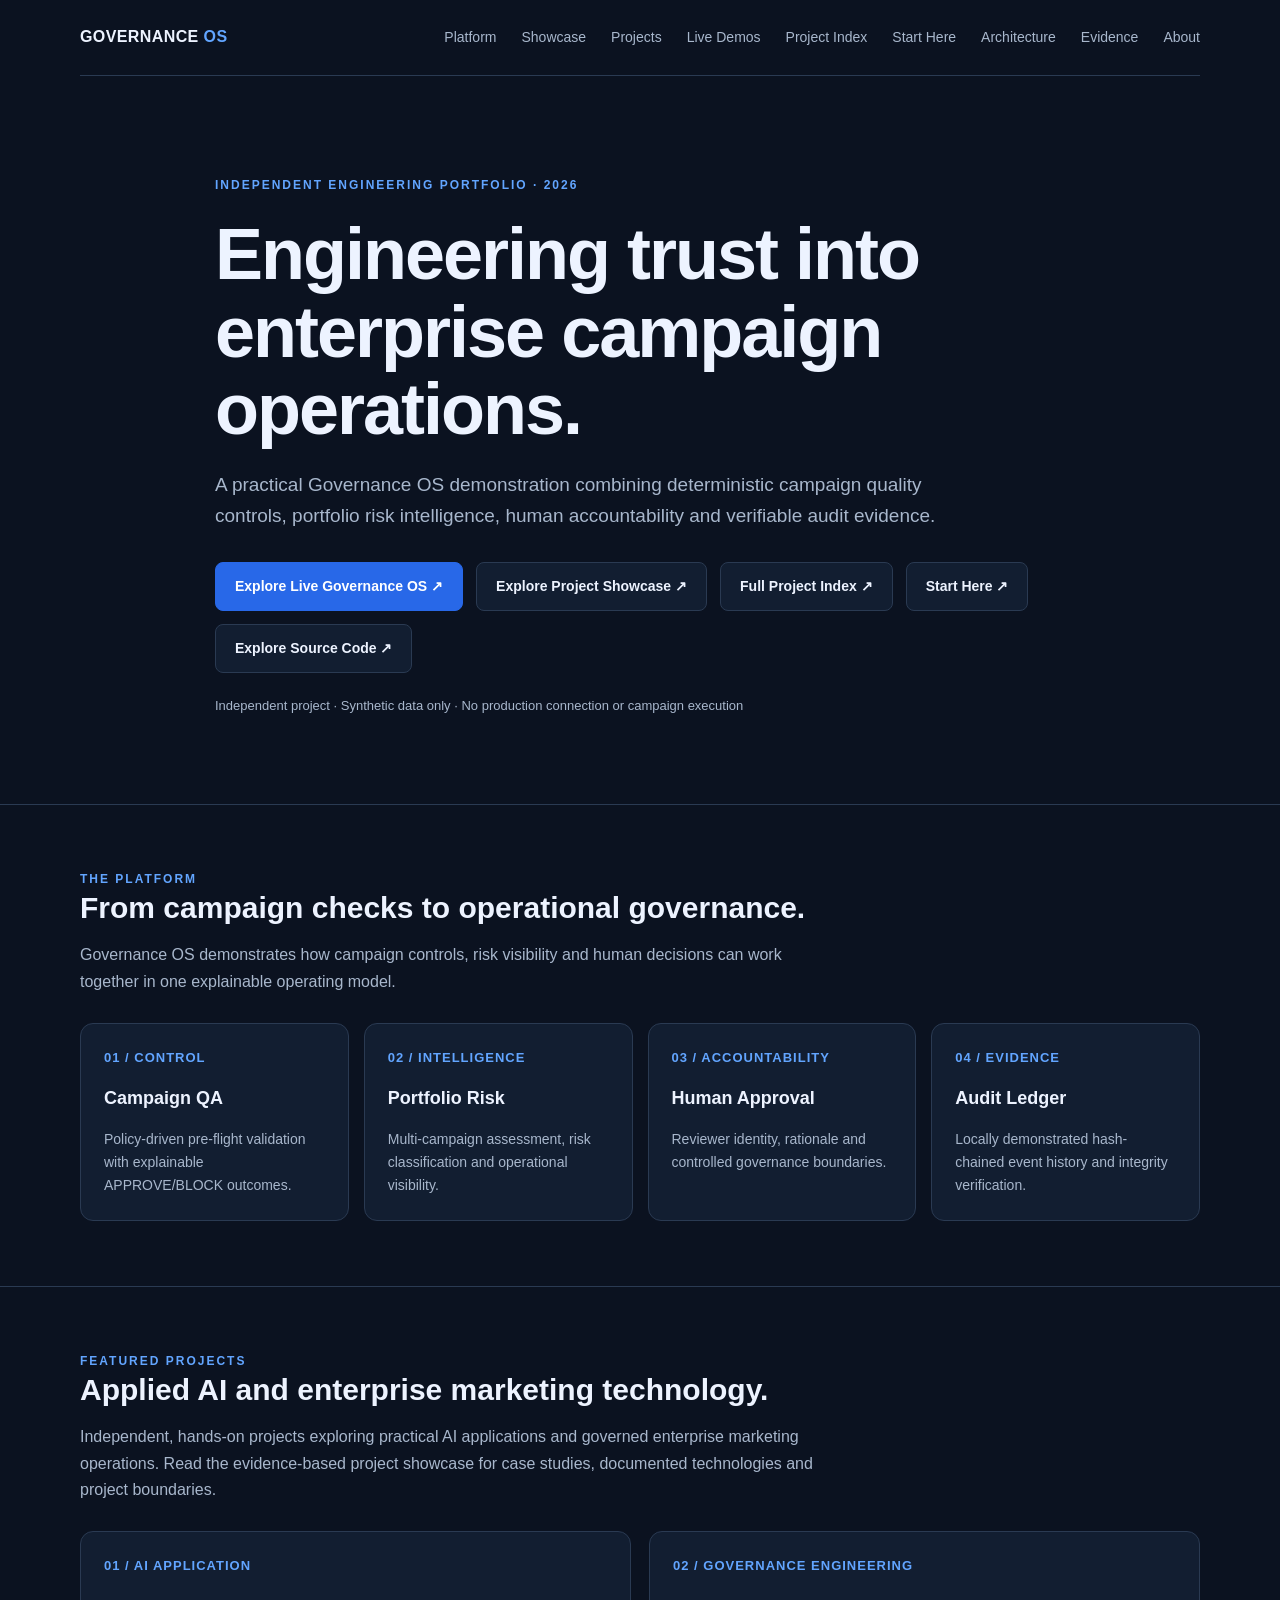
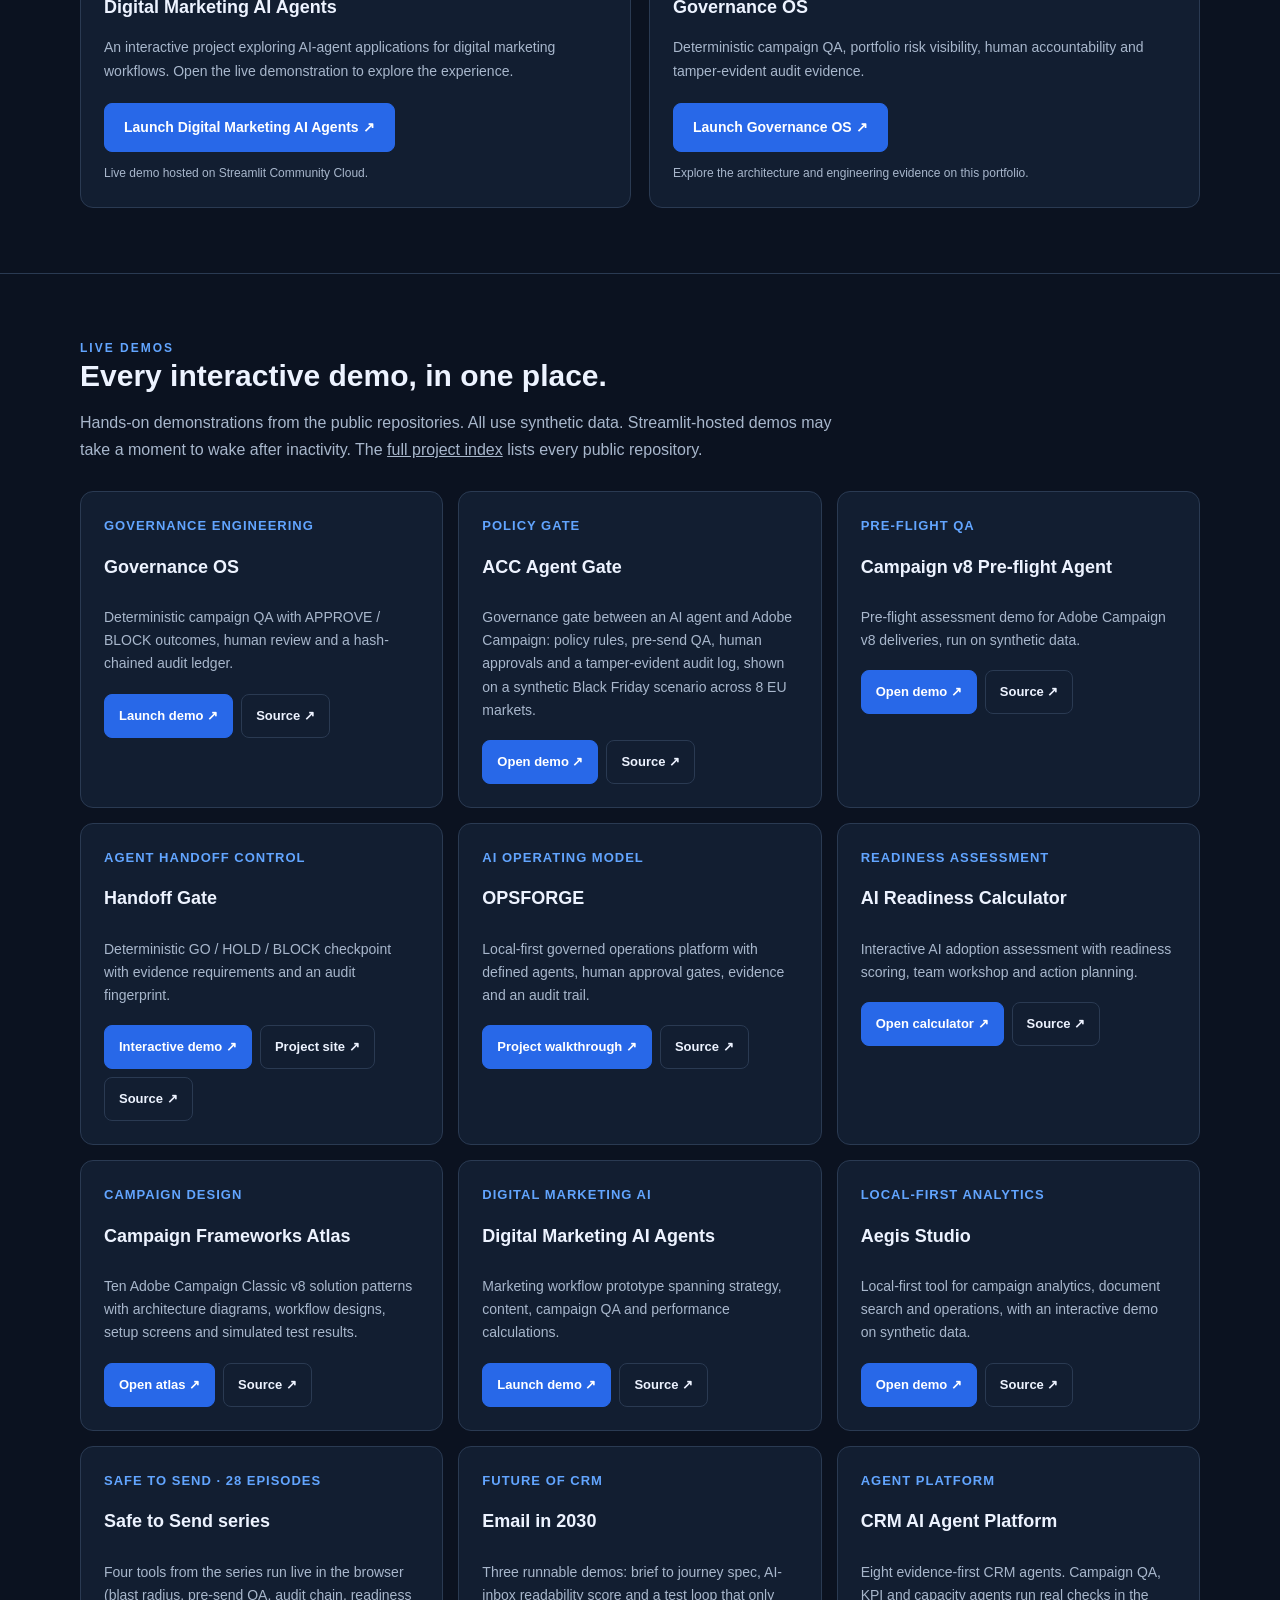
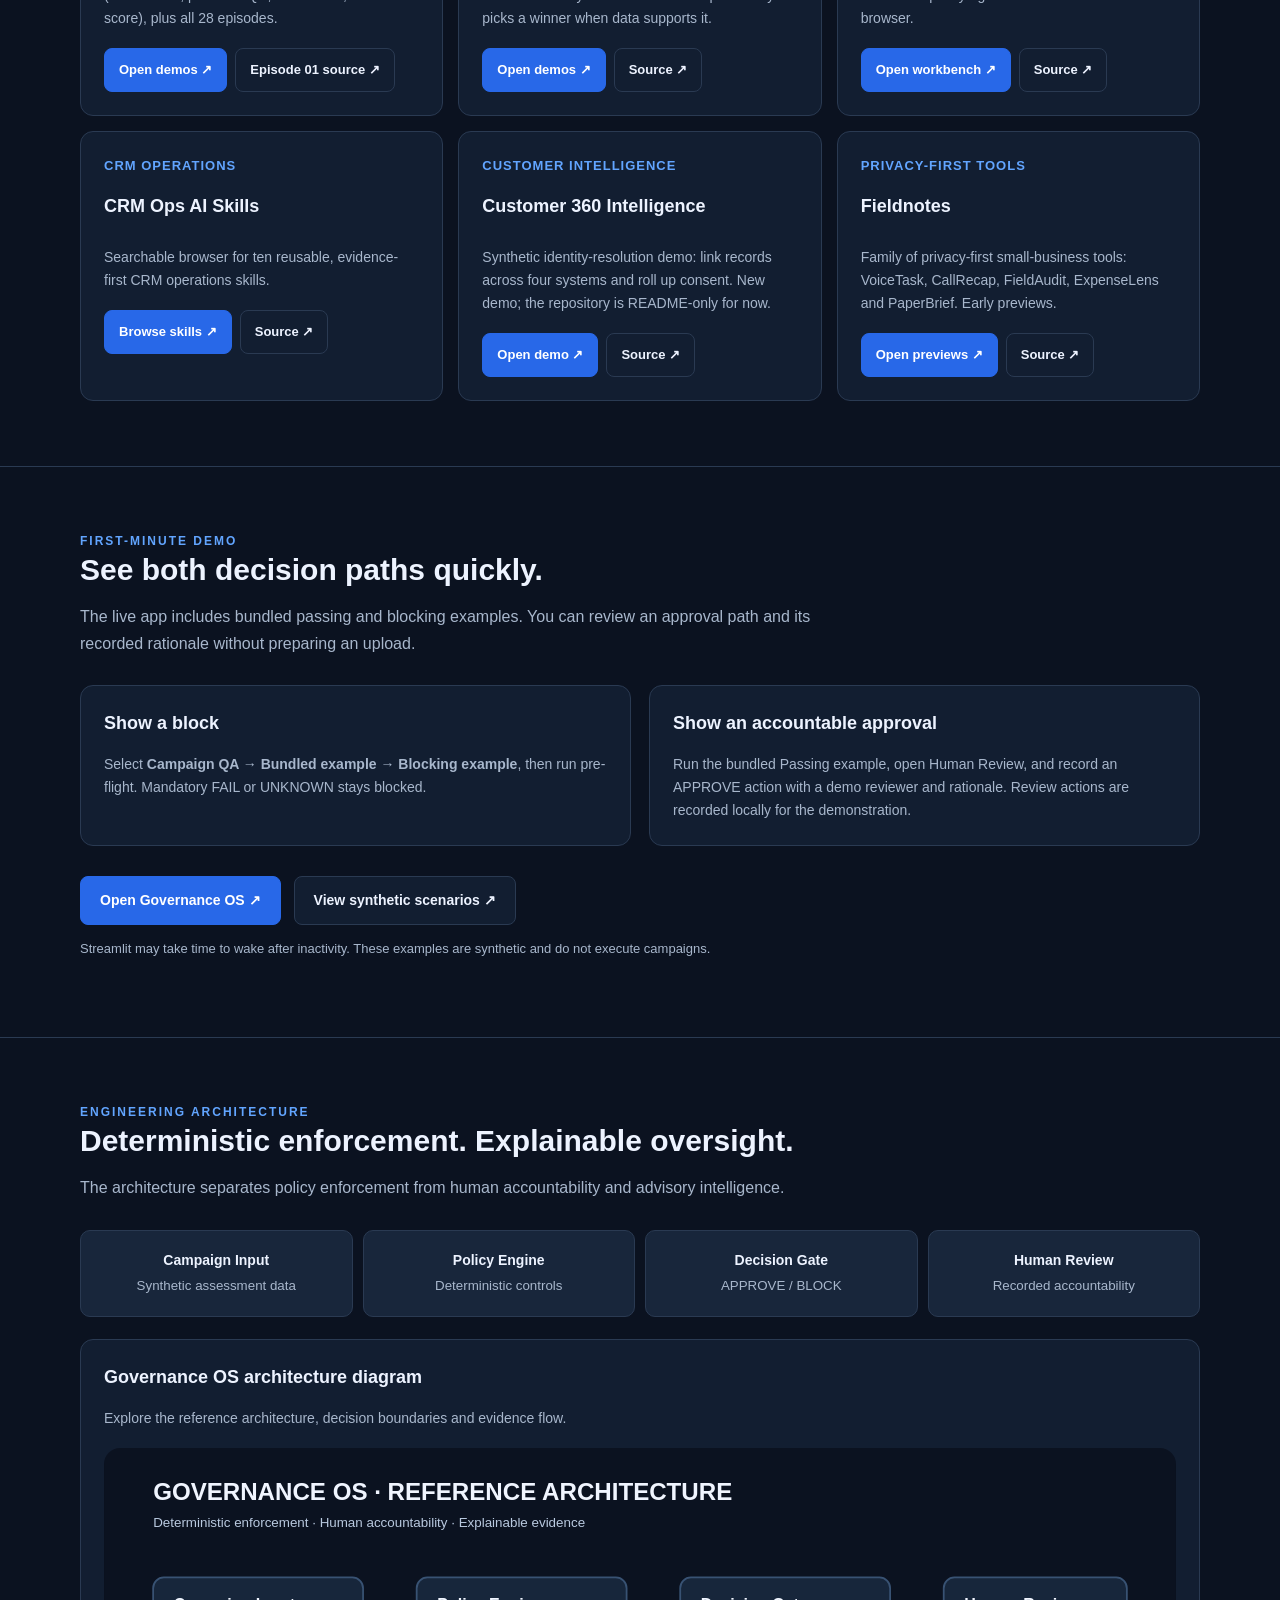
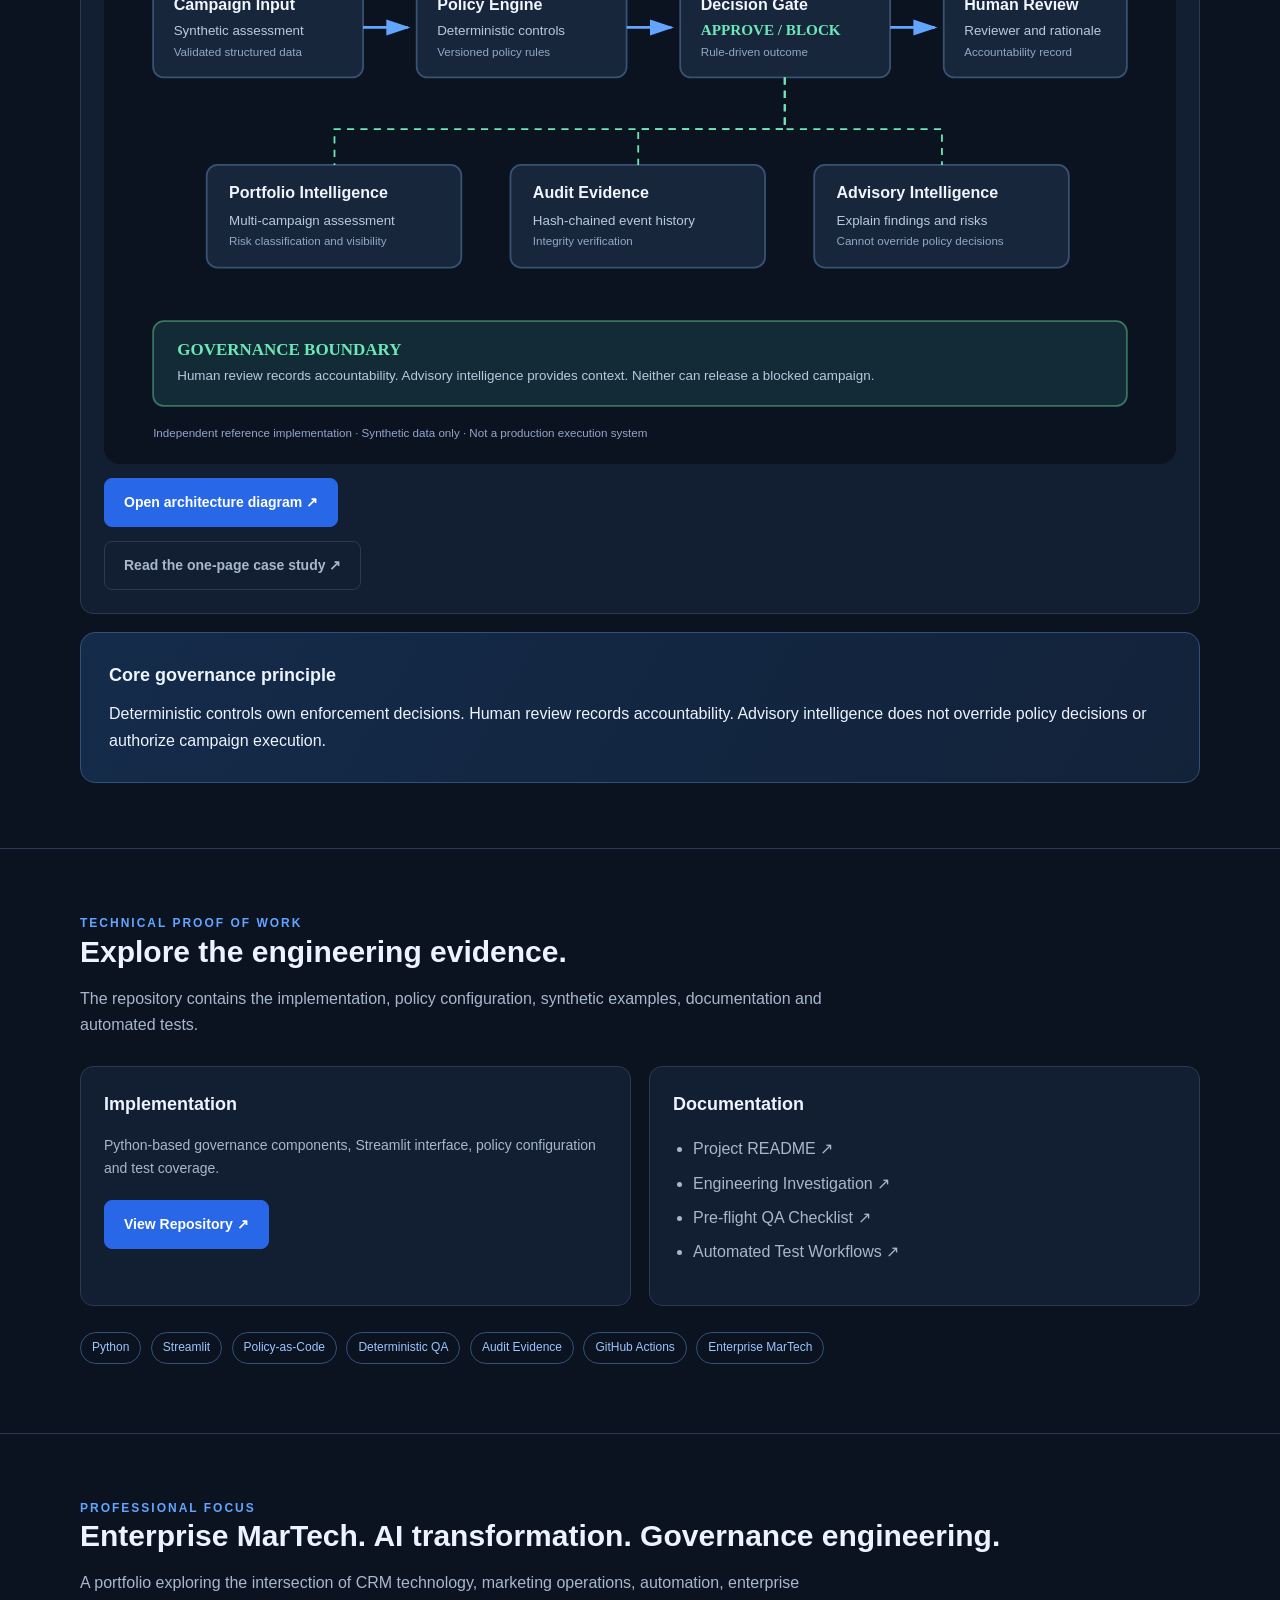
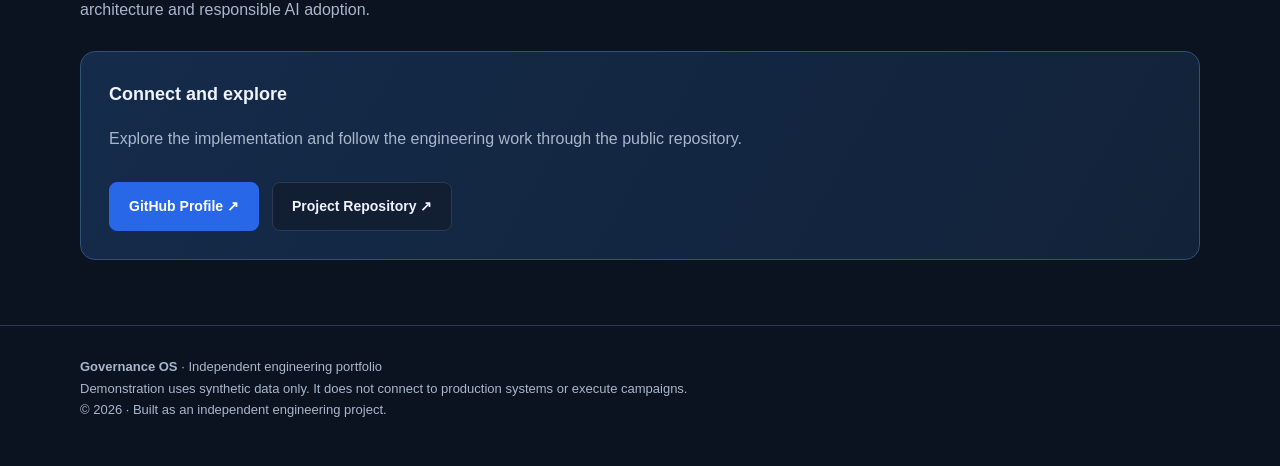
==== commit 652bcc9a: "Add in-browser demos for Safe to Send, Email in 2030, CRM agent platform, CRM skills, Customer 360 a" ====
--- a/docs/site/index.html
+++ b/docs/site/index.html
@@ -204,7 +204,7 @@
 <div class="wrap">
   <div class="eyebrow">Live demos</div>
   <h2>Every interactive demo, in one place.</h2>
-  <p class="sub">Hands-on demonstrations from the public repositories. All use synthetic data. Streamlit-hosted demos may take a moment to wake after inactivity. The <a href="portfolio.html" style="text-decoration:underline">full project index</a> also covers repositories without a hosted demo, including the 28-episode Safe to Send series.</p>
+  <p class="sub">Hands-on demonstrations from the public repositories. All use synthetic data. Streamlit-hosted demos may take a moment to wake after inactivity. The <a href="portfolio.html" style="text-decoration:underline">full project index</a> lists every public repository.</p>
   <div class="dgrid">
     <article class="card">
       <div class="number">GOVERNANCE ENGINEERING</div>
@@ -259,6 +259,42 @@
       <h3>Aegis Studio</h3>
       <p>Local-first tool for campaign analytics, document search and operations, with an interactive demo on synthetic data.</p>
       <div class="links"><a class="btn primary" href="https://sghatge.github.io/aegis-studio/" target="_blank" rel="noopener">Open demo ↗</a><a class="btn secondary" href="https://github.com/sghatge/aegis-studio" target="_blank" rel="noopener">Source ↗</a></div>
+    </article>
+    <article class="card">
+      <div class="number">SAFE TO SEND · 28 EPISODES</div>
+      <h3>Safe to Send series</h3>
+      <p>Four tools from the series run live in the browser (blast radius, pre-send QA, audit chain, readiness score), plus all 28 episodes.</p>
+      <div class="links"><a class="btn primary" href="demos/safe-to-send.html">Open demos ↗</a><a class="btn secondary" href="https://github.com/sghatge/safe-to-send-01-agent-blast-radius" target="_blank" rel="noopener">Episode 01 source ↗</a></div>
+    </article>
+    <article class="card">
+      <div class="number">FUTURE OF CRM</div>
+      <h3>Email in 2030</h3>
+      <p>Three runnable demos: brief to journey spec, AI-inbox readability score and a test loop that only picks a winner when data supports it.</p>
+      <div class="links"><a class="btn primary" href="demos/email-2030.html">Open demos ↗</a><a class="btn secondary" href="https://github.com/sghatge/email-2030-showcase" target="_blank" rel="noopener">Source ↗</a></div>
+    </article>
+    <article class="card">
+      <div class="number">AGENT PLATFORM</div>
+      <h3>CRM AI Agent Platform</h3>
+      <p>Eight evidence-first CRM agents. Campaign QA, KPI and capacity agents run real checks in the browser.</p>
+      <div class="links"><a class="btn primary" href="demos/crm-agent-platform.html">Open workbench ↗</a><a class="btn secondary" href="https://github.com/sghatge/crm-ai-agent-platform" target="_blank" rel="noopener">Source ↗</a></div>
+    </article>
+    <article class="card">
+      <div class="number">CRM OPERATIONS</div>
+      <h3>CRM Ops AI Skills</h3>
+      <p>Searchable browser for ten reusable, evidence-first CRM operations skills.</p>
+      <div class="links"><a class="btn primary" href="demos/crm-ops-skills.html">Browse skills ↗</a><a class="btn secondary" href="https://github.com/sghatge/crm-ops-ai-skills" target="_blank" rel="noopener">Source ↗</a></div>
+    </article>
+    <article class="card">
+      <div class="number">CUSTOMER INTELLIGENCE</div>
+      <h3>Customer 360 Intelligence</h3>
+      <p>Synthetic identity-resolution demo: link records across four systems and roll up consent. New demo; the repository is README-only for now.</p>
+      <div class="links"><a class="btn primary" href="demos/customer-360.html">Open demo ↗</a><a class="btn secondary" href="https://github.com/sghatge/customer-360-intelligence" target="_blank" rel="noopener">Source ↗</a></div>
+    </article>
+    <article class="card">
+      <div class="number">PRIVACY-FIRST TOOLS</div>
+      <h3>Fieldnotes</h3>
+      <p>Family of privacy-first small-business tools: VoiceTask, CallRecap, FieldAudit, ExpenseLens and PaperBrief. Early previews.</p>
+      <div class="links"><a class="btn primary" href="demos/fieldnotes/">Open previews ↗</a><a class="btn secondary" href="https://github.com/sghatge/fieldnotes" target="_blank" rel="noopener">Source ↗</a></div>
     </article>
   </div>
 </div>
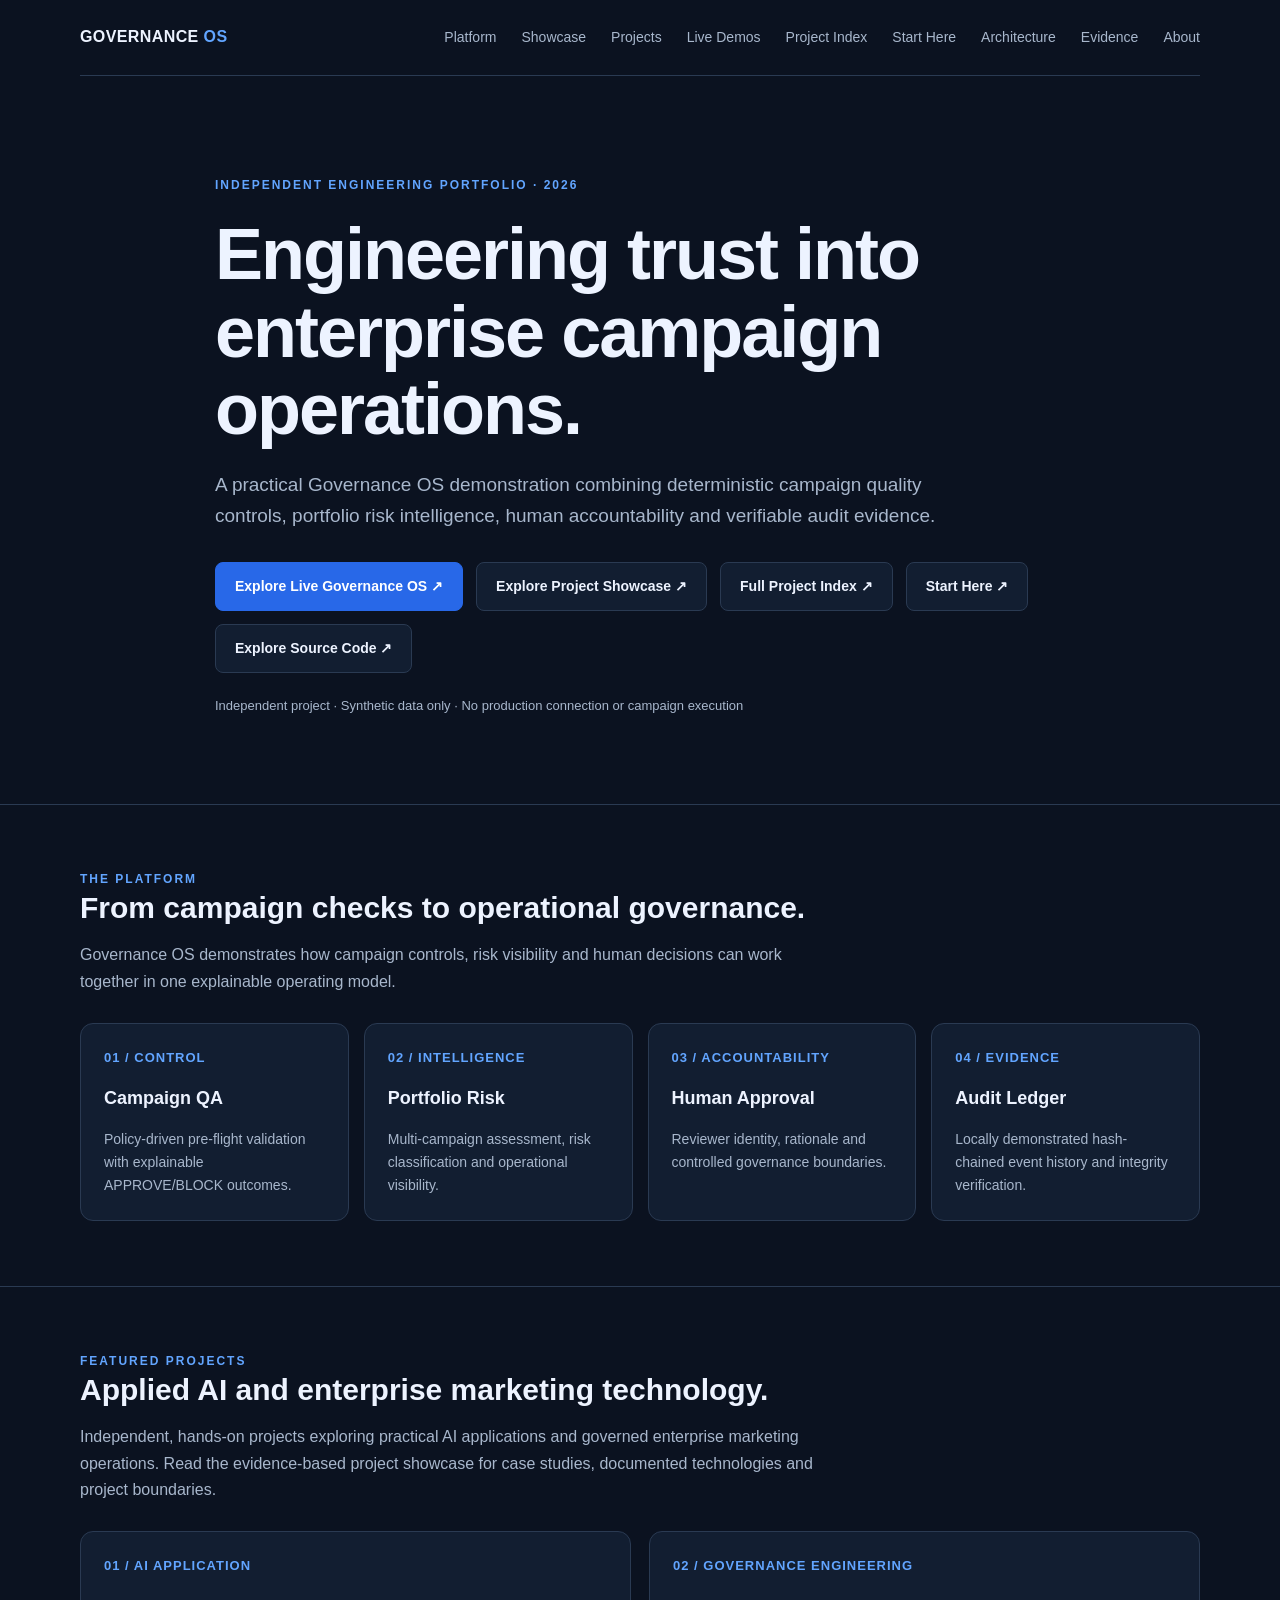
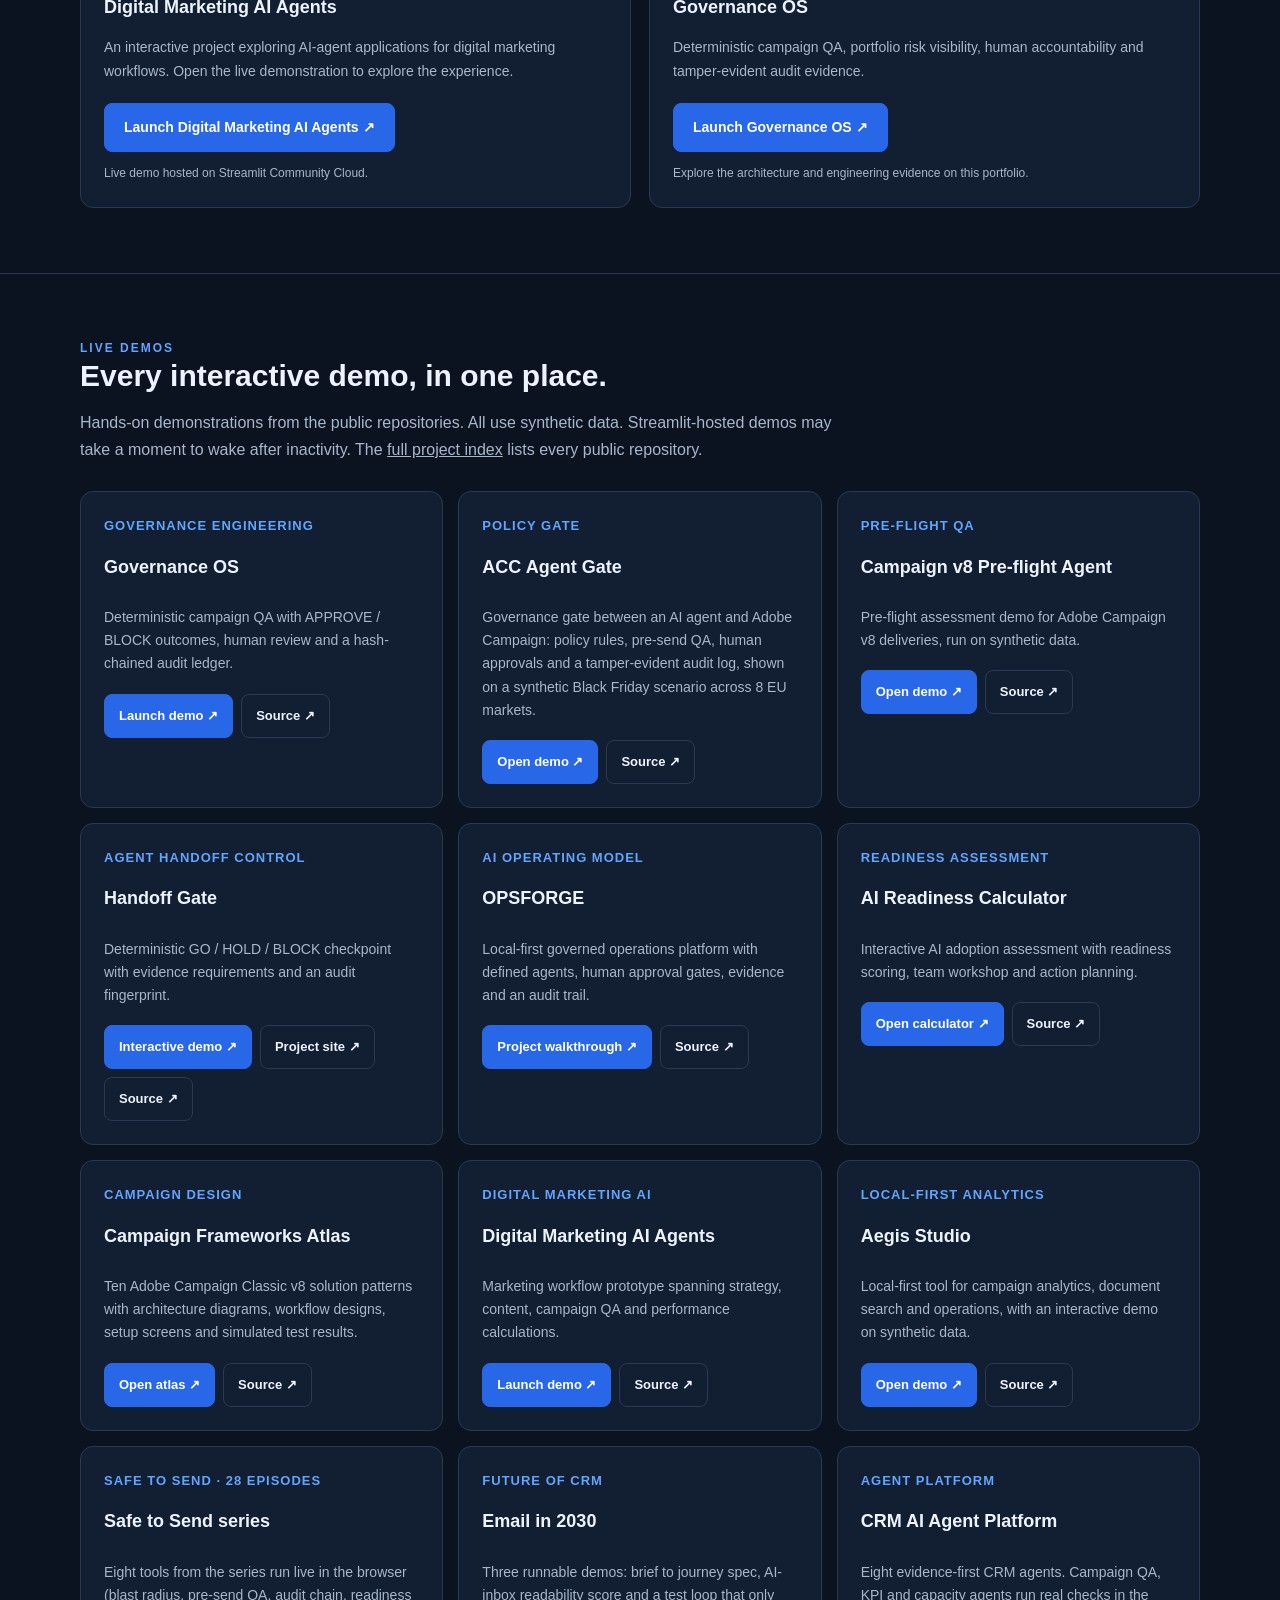
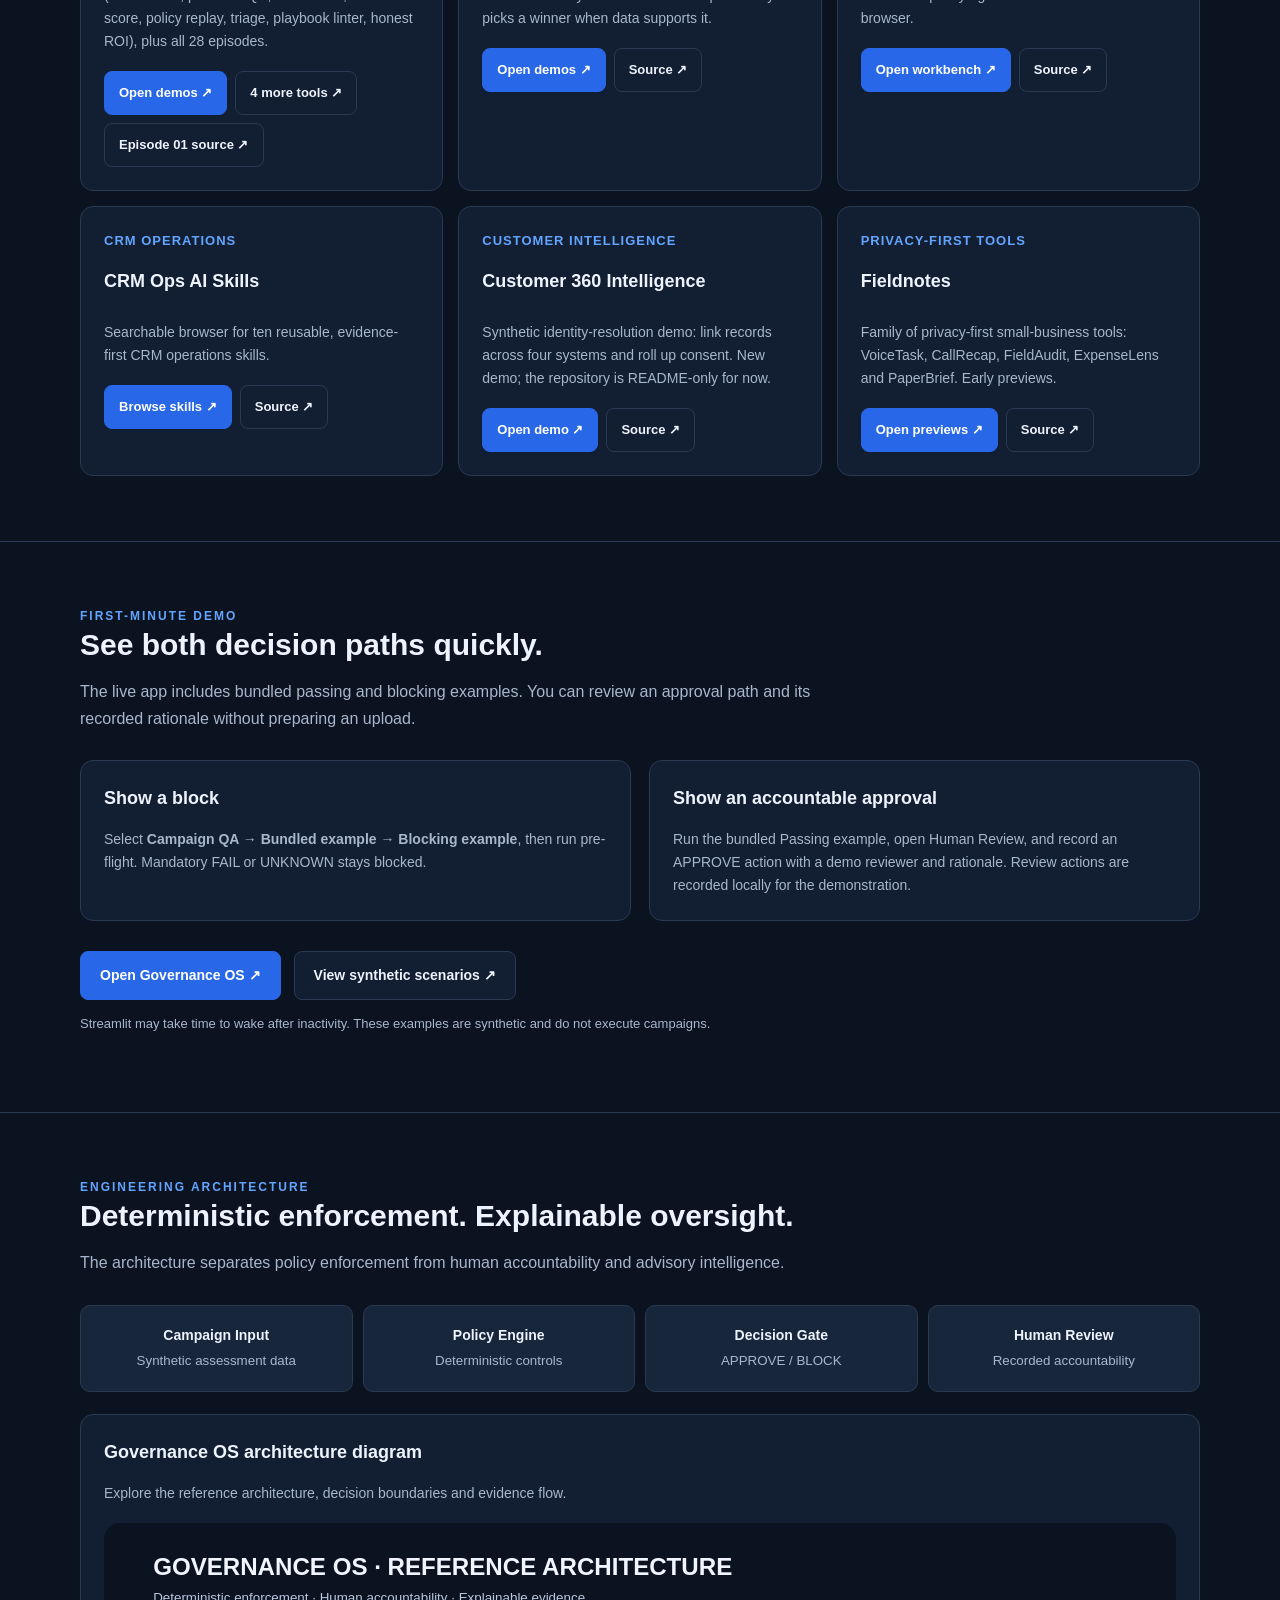
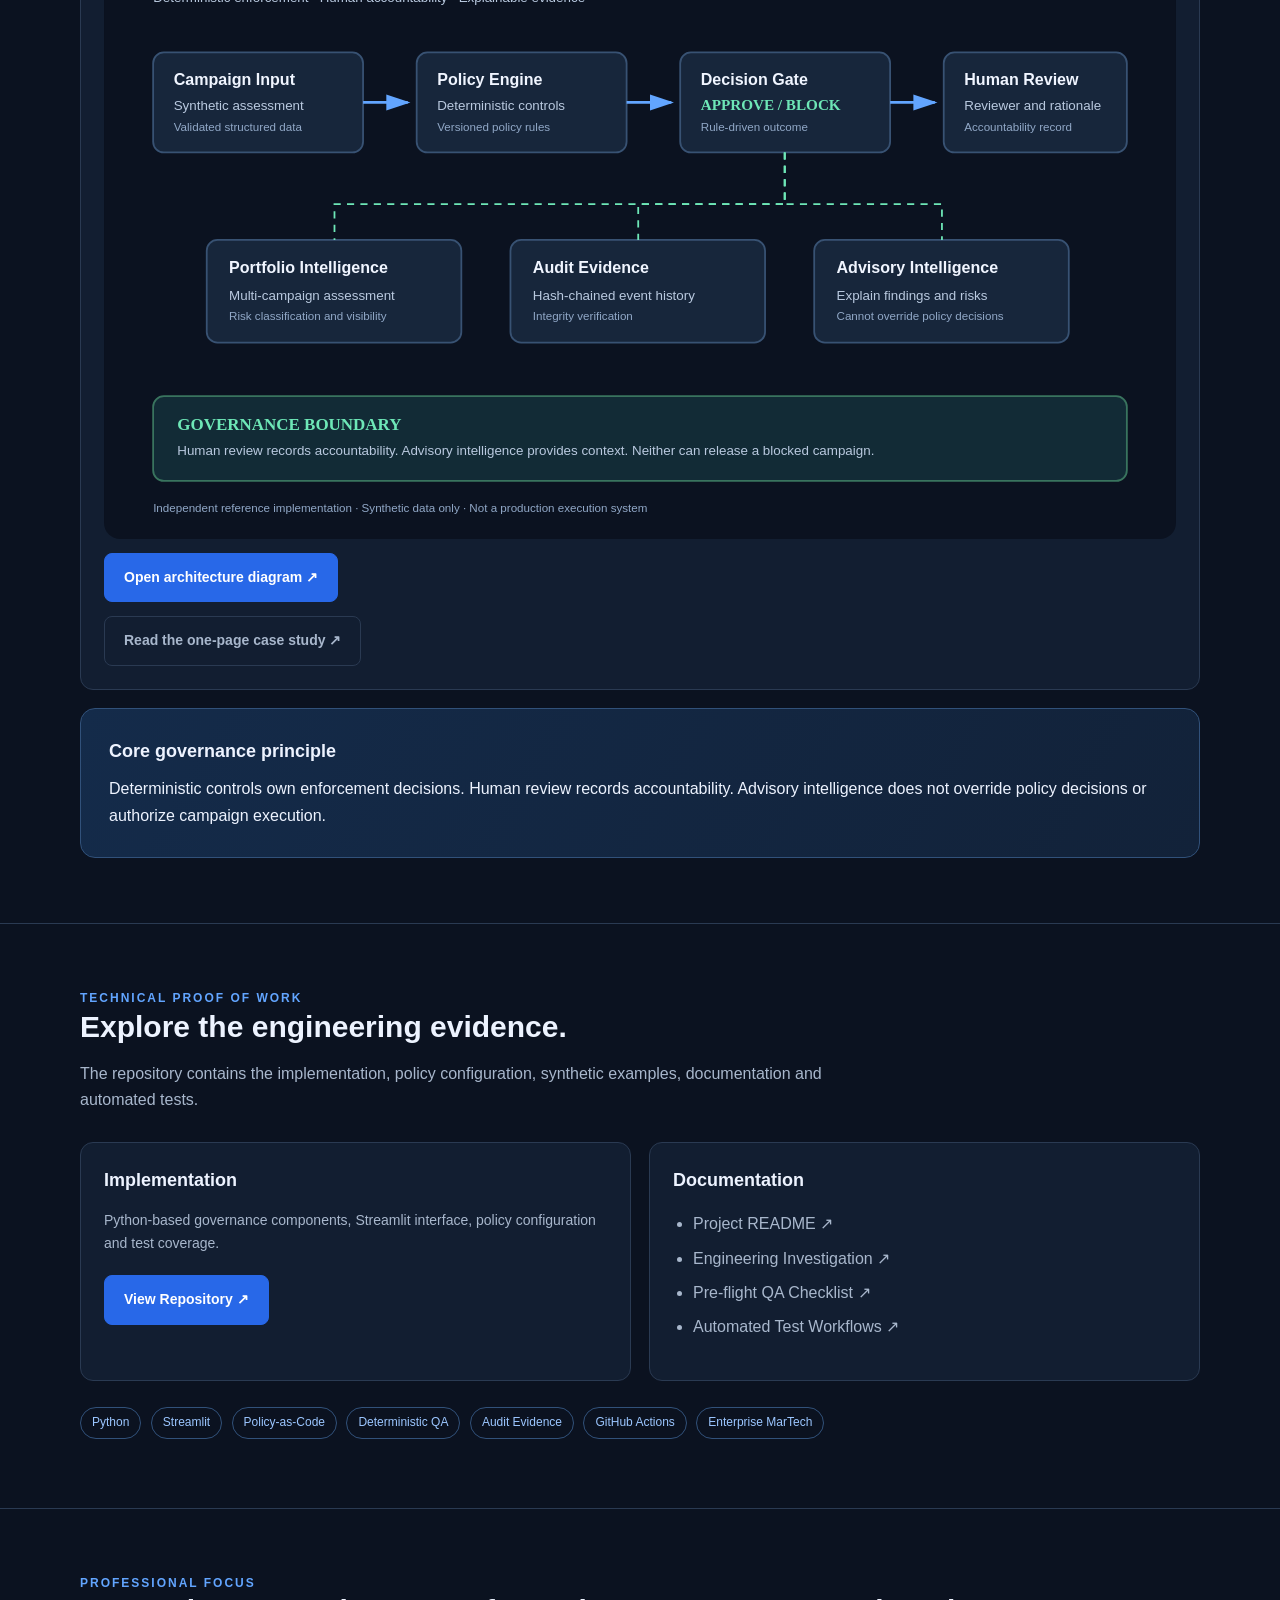
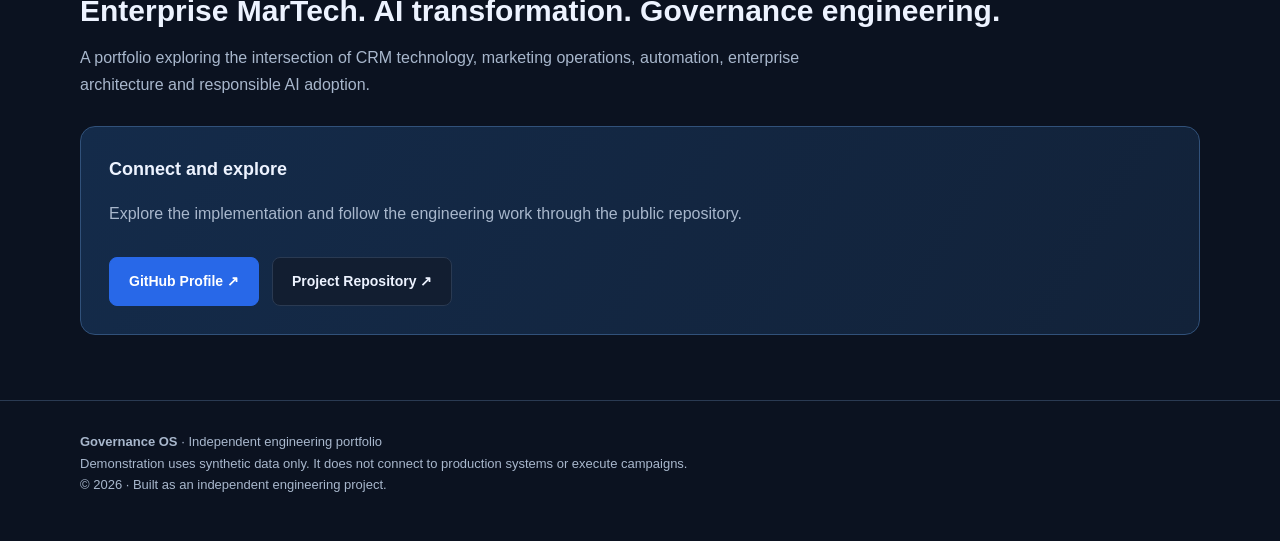
==== commit f2bc6412: "Add four more interactive Safe to Send tools (policy replay, triage, playbook linter, honest ROI) Co" ====
--- a/docs/site/index.html
+++ b/docs/site/index.html
@@ -263,8 +263,8 @@
     <article class="card">
       <div class="number">SAFE TO SEND · 28 EPISODES</div>
       <h3>Safe to Send series</h3>
-      <p>Four tools from the series run live in the browser (blast radius, pre-send QA, audit chain, readiness score), plus all 28 episodes.</p>
-      <div class="links"><a class="btn primary" href="demos/safe-to-send.html">Open demos ↗</a><a class="btn secondary" href="https://github.com/sghatge/safe-to-send-01-agent-blast-radius" target="_blank" rel="noopener">Episode 01 source ↗</a></div>
+      <p>Eight tools from the series run live in the browser (blast radius, pre-send QA, audit chain, readiness score, policy replay, triage, playbook linter, honest ROI), plus all 28 episodes.</p>
+      <div class="links"><a class="btn primary" href="demos/safe-to-send.html">Open demos ↗</a><a class="btn secondary" href="demos/safe-to-send-more.html">4 more tools ↗</a><a class="btn secondary" href="https://github.com/sghatge/safe-to-send-01-agent-blast-radius" target="_blank" rel="noopener">Episode 01 source ↗</a></div>
     </article>
     <article class="card">
       <div class="number">FUTURE OF CRM</div>
